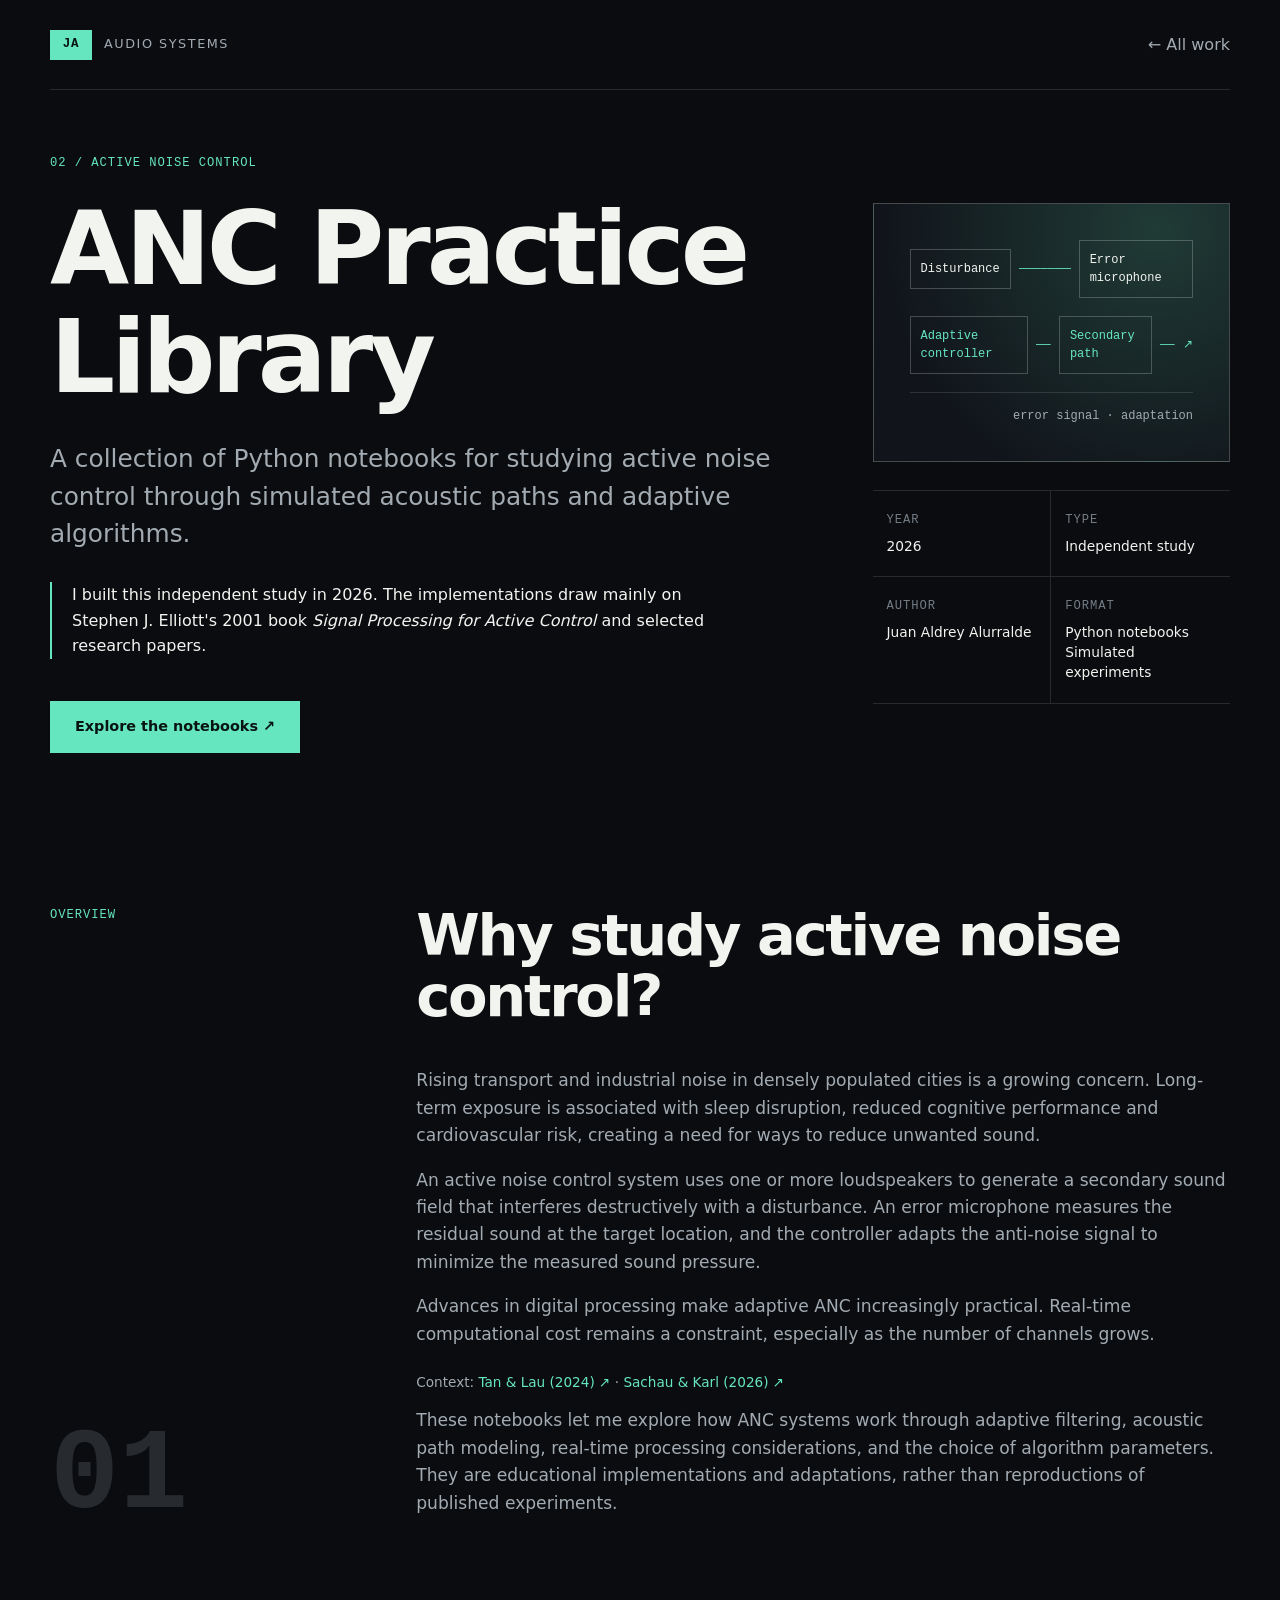
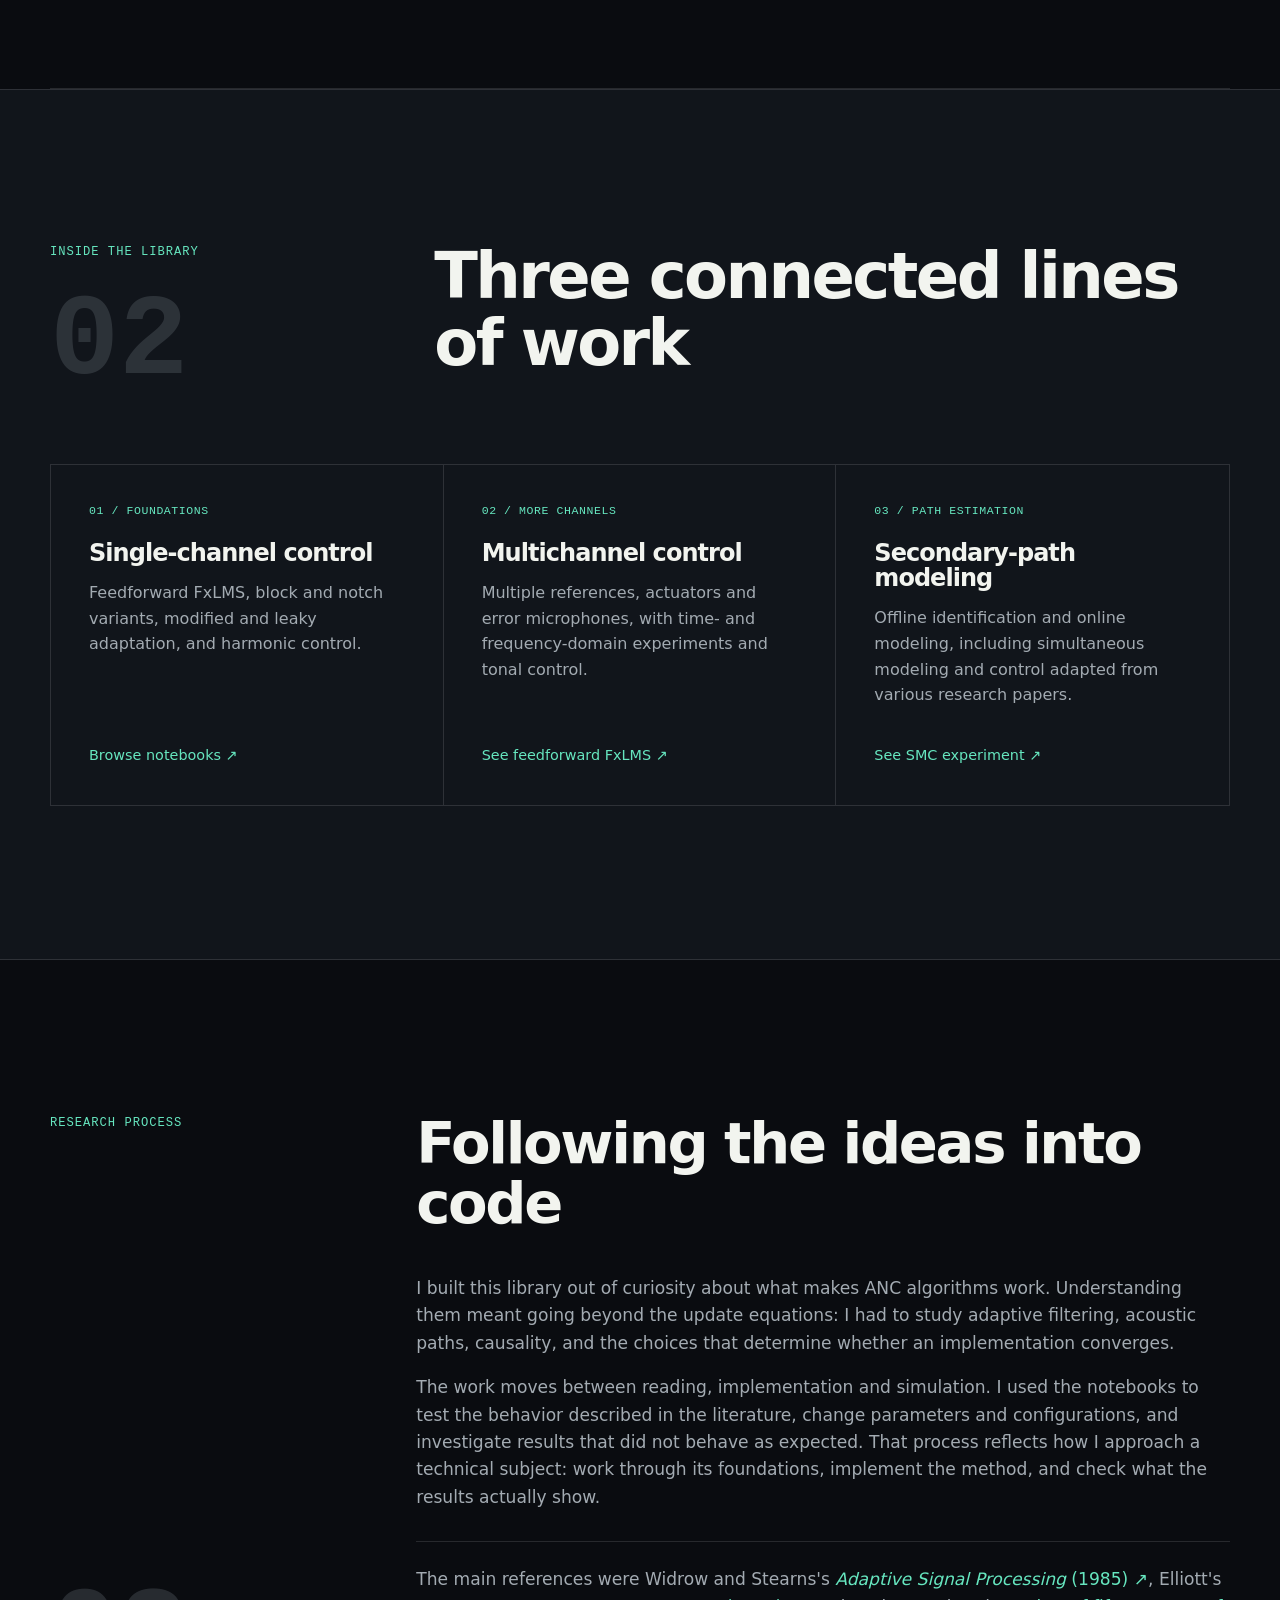
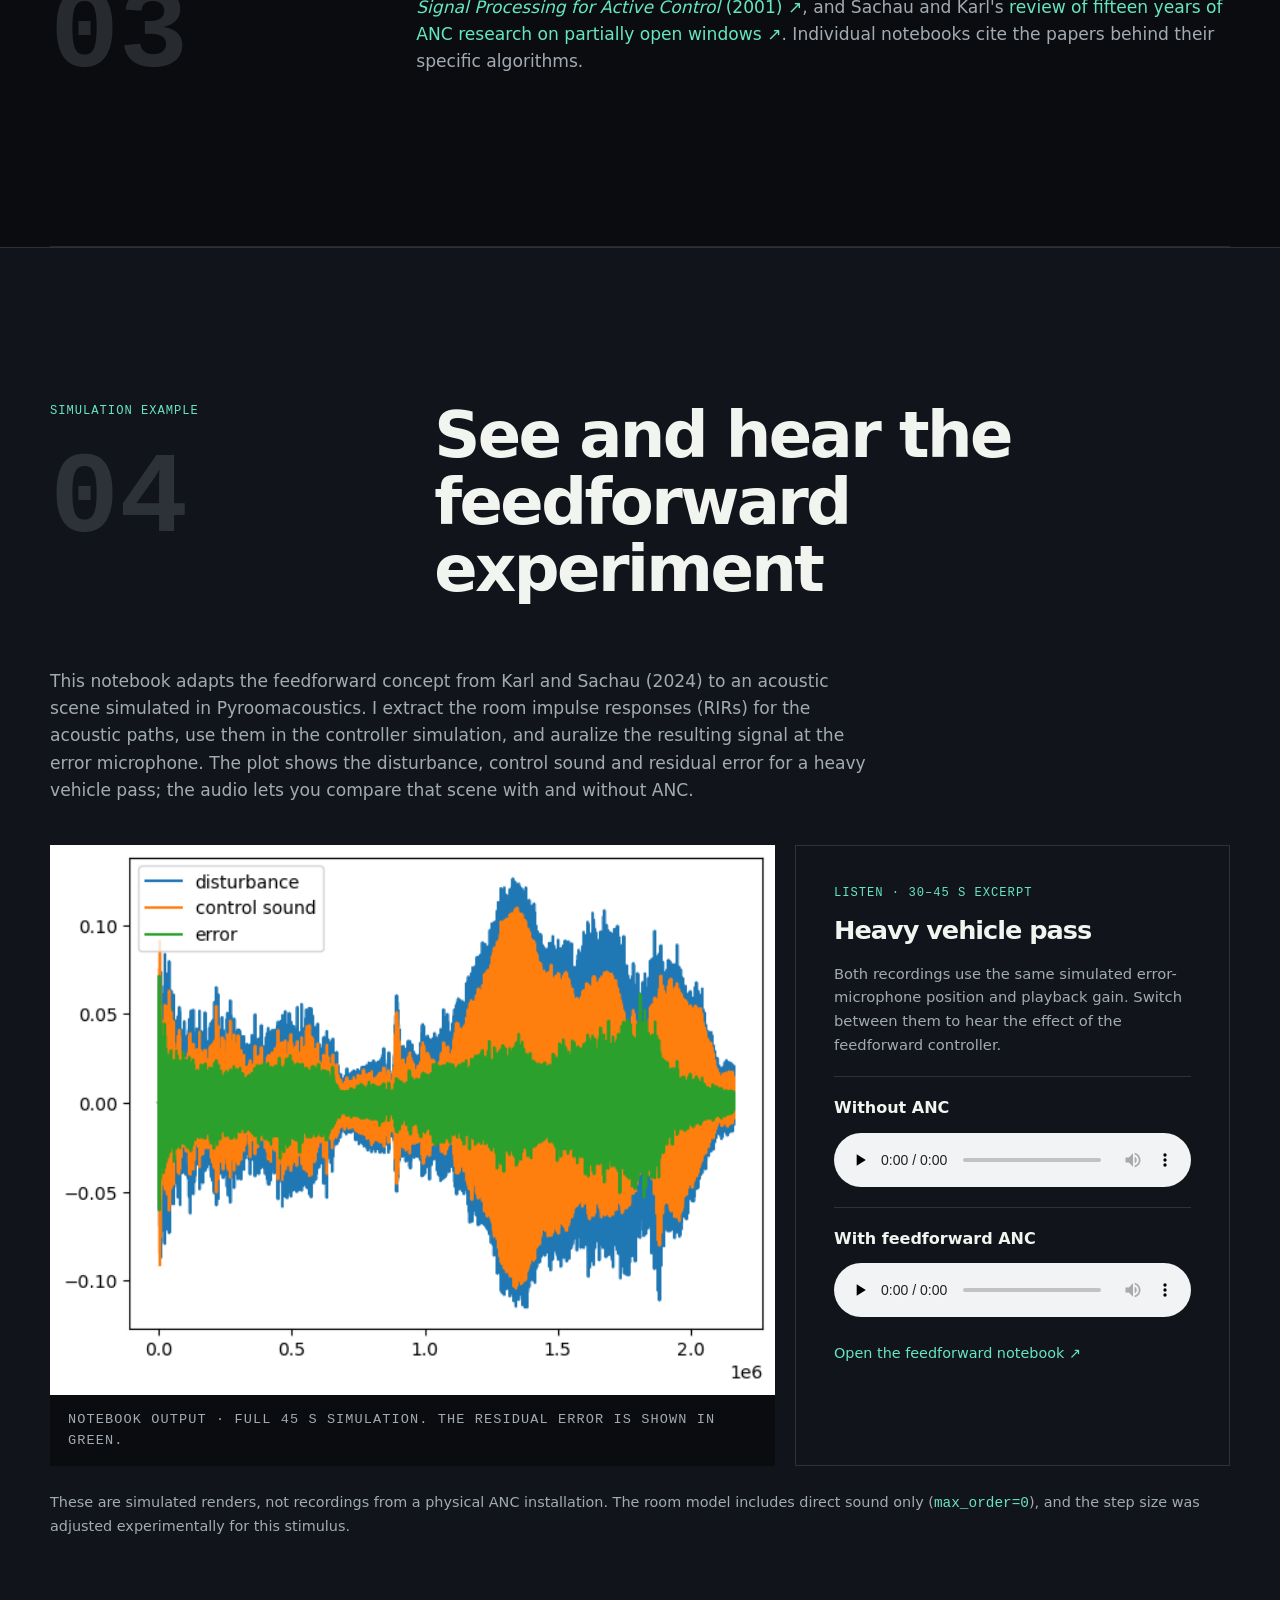
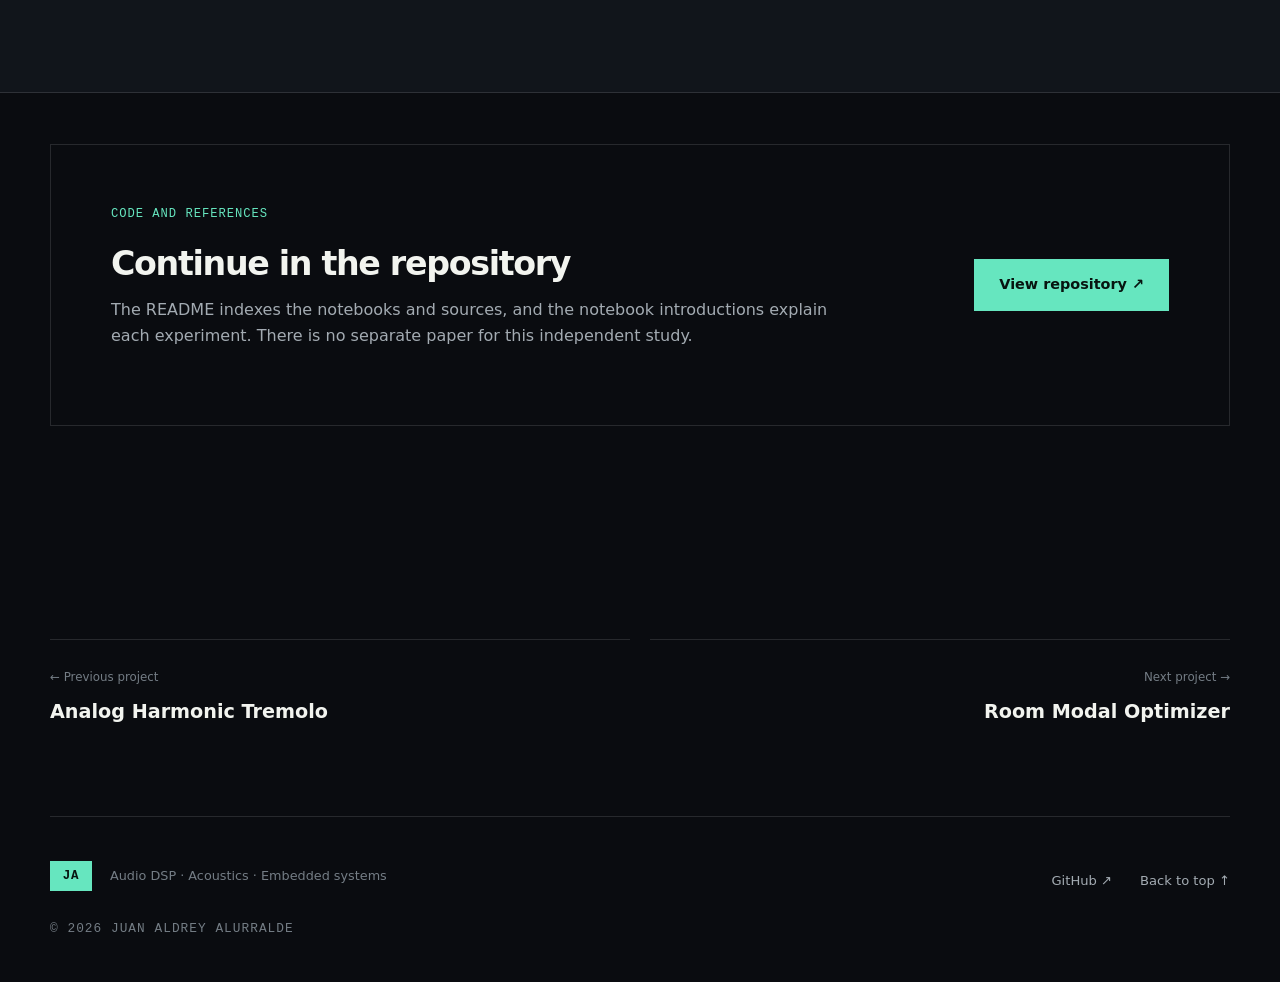
==== projects/anc-practice-library/index.html @ c5799788 "Increase ANC listening level and explain auralization" ====
<!doctype html>
<html lang="en">
  <head>
    <meta charset="utf-8">
    <meta name="viewport" content="width=device-width, initial-scale=1">
    <meta name="description" content="ANC Practice Library — Juan Aldrey Alurralde's 2026 independent study of active noise control algorithms in Python notebooks.">
    <meta name="theme-color" content="#0a0c10">
    <title>ANC Practice Library — Juan Aldrey Alurralde</title>
    <link rel="stylesheet" href="../../styles.css?v=20260929c">
    <script src="../../script.js" defer></script>
  </head>
  <body id="top" class="project-page anc-page">
    <header class="site-header">
      <a class="brand" href="../../" aria-label="Juan Aldrey Alurralde, home"><span class="brand-mark">JA</span><span class="brand-label">audio systems</span></a>
      <a class="back-link" href="../../">← All work</a>
    </header>

    <main>
      <section class="project-hero section-shell">
        <div class="project-hero-copy reveal">
          <p class="eyebrow">02 / Active noise control</p>
          <h1>ANC Practice Library</h1>
          <p class="project-lead">A collection of Python notebooks for studying active noise control through simulated acoustic paths and adaptive algorithms.</p>
          <p class="project-role">I built this independent study in 2026. The implementations draw mainly on Stephen J. Elliott's 2001 book <em>Signal Processing for Active Control</em> and selected research papers.</p>
          <div class="project-actions"><a class="button button-primary" href="https://github.com/JuanAldrey/ANC-practice-library" target="_blank" rel="noreferrer">Explore the notebooks ↗</a></div>
        </div>
        <div class="anc-hero-side reveal">
          <div class="anc-loop" role="img" aria-label="Simplified active noise control loop: disturbance and control sound combine at an error microphone; its error signal guides an adaptive controller.">
            <div class="anc-loop-row"><span>Disturbance</span><span class="anc-loop-line">────────→</span><span>Error microphone</span></div>
            <div class="anc-loop-row"><span>Adaptive controller</span><span class="anc-loop-line">──→</span><span>Secondary path</span><span class="anc-loop-line">──→</span><span>↗</span></div>
            <div class="anc-loop-feedback">error signal · adaptation</div>
          </div>
          <dl class="project-facts">
            <div><dt>Year</dt><dd>2026</dd></div>
            <div><dt>Type</dt><dd>Independent study</dd></div>
            <div><dt>Author</dt><dd>Juan Aldrey Alurralde</dd></div>
            <div><dt>Format</dt><dd>Python notebooks<br>Simulated experiments</dd></div>
          </dl>
        </div>
      </section>

      <section class="case-section section-shell">
        <div class="case-label reveal"><p class="eyebrow">Overview</p><span>01</span></div>
        <div class="case-copy reveal">
          <h2>Why study active noise control?</h2>
          <p>Rising transport and industrial noise in densely populated cities is a growing concern. Long-term exposure is associated with sleep disruption, reduced cognitive performance and cardiovascular risk, creating a need for ways to reduce unwanted sound.</p>
          <p>An active noise control system uses one or more loudspeakers to generate a secondary sound field that interferes destructively with a disturbance. An error microphone measures the residual sound at the target location, and the controller adapts the anti-noise signal to minimize the measured sound pressure.</p>
          <p>Advances in digital processing make adaptive ANC increasingly practical. Real-time computational cost remains a constraint, especially as the number of channels grows.</p>
          <p class="anc-context-sources">Context: <a href="https://doi.org/10.1016/j.apacoust.2024.110120" target="_blank" rel="noreferrer">Tan &amp; Lau (2024) ↗</a> · <a href="https://doi.org/10.1121/2.0002291" target="_blank" rel="noreferrer">Sachau &amp; Karl (2026) ↗</a></p>
          <p>These notebooks let me explore how ANC systems work through adaptive filtering, acoustic path modeling, real-time processing considerations, and the choice of algorithm parameters. They are educational implementations and adaptations, rather than reproductions of published experiments.</p>
        </div>
      </section>

      <section class="anc-tracks section-block">
        <div class="section-shell">
          <div class="section-heading numbered-section-heading reveal"><div class="numbered-heading-label"><p class="eyebrow">Inside the library</p><span aria-hidden="true">02</span></div><h2>Three connected lines of work</h2></div>
          <div class="anc-track-grid reveal">
            <article><span>01 / Foundations</span><h3>Single-channel control</h3><p>Feedforward FxLMS, block and notch variants, modified and leaky adaptation, and harmonic control.</p><a href="https://github.com/JuanAldrey/ANC-practice-library/tree/main/notebooks/Singlechannel" target="_blank" rel="noreferrer">Browse notebooks ↗</a></article>
            <article><span>02 / More channels</span><h3>Multichannel control</h3><p>Multiple references, actuators and error microphones, with time- and frequency-domain experiments and tonal control.</p><a href="https://github.com/JuanAldrey/ANC-practice-library/blob/main/notebooks/Multichannel/FWFxLMS-Karl-Sachau-2024.ipynb" target="_blank" rel="noreferrer">See feedforward FxLMS ↗</a></article>
            <article><span>03 / Path estimation</span><h3>Secondary-path modeling</h3><p>Offline identification and online modeling, including simultaneous modeling and control adapted from various research papers.</p><a href="https://github.com/JuanAldrey/ANC-practice-library/blob/main/notebooks/Multichannel/SMC.ipynb" target="_blank" rel="noreferrer">See SMC experiment ↗</a></article>
          </div>
        </div>
      </section>

      <section class="case-section section-shell anc-examples">
        <div class="case-label reveal"><p class="eyebrow">Research process</p><span>03</span></div>
        <div class="case-copy reveal">
          <h2>Following the ideas into code</h2>
          <p>I built this library out of curiosity about what makes ANC algorithms work. Understanding them meant going beyond the update equations: I had to study adaptive filtering, acoustic paths, causality, and the choices that determine whether an implementation converges.</p>
          <p>The work moves between reading, implementation and simulation. I used the notebooks to test the behavior described in the literature, change parameters and configurations, and investigate results that did not behave as expected. That process reflects how I approach a technical subject: work through its foundations, implement the method, and check what the results actually show.</p>
          <p class="anc-reading">The main references were Widrow and Stearns's <a href="https://isl.stanford.edu/~widrow/publications.html" target="_blank" rel="noreferrer"><em>Adaptive Signal Processing</em> (1985) ↗</a>, Elliott's <a href="https://www.sciencedirect.com/book/monograph/9780122370854/signal-processing-for-active-control" target="_blank" rel="noreferrer"><em>Signal Processing for Active Control</em> (2001) ↗</a>, and Sachau and Karl's <a href="https://doi.org/10.1121/2.0002291" target="_blank" rel="noreferrer">review of fifteen years of ANC research on partially open windows ↗</a>. Individual notebooks cite the papers behind their specific algorithms.</p>
        </div>
      </section>

      <section class="anc-results section-block">
        <div class="section-shell">
          <div class="section-heading numbered-section-heading reveal"><div class="numbered-heading-label"><p class="eyebrow">Simulation example</p><span aria-hidden="true">04</span></div><h2>See and hear the feedforward experiment</h2></div>
          <p class="anc-results-intro reveal">This notebook adapts the feedforward concept from Karl and Sachau (2024) to an acoustic scene simulated in Pyroomacoustics. I extract the room impulse responses (RIRs) for the acoustic paths, use them in the controller simulation, and auralize the resulting signal at the error microphone. The plot shows the disturbance, control sound and residual error for a heavy vehicle pass; the audio lets you compare that scene with and without ANC.</p>
          <div class="anc-demo-grid reveal">
            <figure class="anc-demo-plot"><img src="../../assets/images/anc-feedforward-1.png" alt="Feedforward ANC simulation showing disturbance, control sound and residual error waveforms during a heavy vehicle pass" loading="lazy"><figcaption>Notebook output · full 45 s simulation. The residual error is shown in green.</figcaption></figure>
            <div class="anc-listening-panel">
              <p class="eyebrow">Listen · 30–45 s excerpt</p>
              <h3>Heavy vehicle pass</h3>
              <p>Both recordings use the same simulated error-microphone position and playback gain. Switch between them to hear the effect of the feedforward controller.</p>
              <div class="anc-audio-example"><label for="anc-audio-off">Without ANC</label><audio id="anc-audio-off" controls preload="none" src="../../assets/audio/heavy-vehicle-no-anc.mp3?v=20260929b">Your browser does not support audio playback.</audio></div>
              <div class="anc-audio-example"><label for="anc-audio-on">With feedforward ANC</label><audio id="anc-audio-on" controls preload="none" src="../../assets/audio/heavy-vehicle-feedforward-anc.mp3?v=20260929b">Your browser does not support audio playback.</audio></div>
              <a class="anc-notebook-link" href="https://github.com/JuanAldrey/ANC-practice-library/blob/main/notebooks/Multichannel/FWFxLMS-Karl-Sachau-2024.ipynb" target="_blank" rel="noreferrer">Open the feedforward notebook ↗</a>
            </div>
          </div>
          <p class="anc-results-note reveal">These are simulated renders, not recordings from a physical ANC installation. The room model includes direct sound only (<code>max_order=0</code>), and the step size was adjusted experimentally for this stimulus.</p>
        </div>
      </section>

      <section class="report-section section-block"><div class="section-shell"><div class="report-callout reveal"><div><p class="eyebrow">Code and references</p><h3>Continue in the repository</h3><p>The README indexes the notebooks and sources, and the notebook introductions explain each experiment. There is no separate paper for this independent study.</p></div><a class="button button-primary" href="https://github.com/JuanAldrey/ANC-practice-library" target="_blank" rel="noreferrer">View repository ↗</a></div></div></section>

      <nav class="project-pagination section-shell" aria-label="Project navigation">
        <a href="../harmonic-tremolo/"><span>← Previous project</span><strong>Analog Harmonic Tremolo</strong></a>
        <a href="../room-modal-optimizer/"><span>Next project →</span><strong>Room Modal Optimizer</strong></a>
      </nav>
    </main>
    <footer class="site-footer section-shell"><div><span class="brand-mark">JA</span><p>Audio DSP · Acoustics · Embedded systems</p></div><div class="footer-links"><a href="https://github.com/JuanAldrey" target="_blank" rel="noreferrer">GitHub ↗</a><a href="#top">Back to top ↑</a></div><p class="copyright">© <span data-year></span> Juan Aldrey Alurralde</p></footer>
  </body>
</html>
---- styles.css ----
:root {
  --bg: #0a0c10;
  --bg-elevated: #11151b;
  --surface: #151a21;
  --surface-soft: #1a2028;
  --text: #f2f4ef;
  --muted: #a3abb2;
  --faint: #747d85;
  --line: rgba(255, 255, 255, 0.12);
  --line-strong: rgba(255, 255, 255, 0.22);
  --accent: #66e6bf;
  --accent-dark: #092d27;
  --warm: #ff8b66;
  --shell: min(1180px, calc(100% - 48px));
  --radius: 3px;
}

* { box-sizing: border-box; }
html { scroll-behavior: smooth; }
body {
  margin: 0;
  background: var(--bg);
  color: var(--text);
  font-family: Inter, ui-sans-serif, system-ui, -apple-system, BlinkMacSystemFont, "Segoe UI", sans-serif;
  font-size: 16px;
  line-height: 1.6;
  overflow-x: hidden;
}
body::before {
  content: "";
  position: fixed;
  inset: 0;
  pointer-events: none;
  opacity: 0.28;
  background-image: linear-gradient(rgba(255,255,255,.018) 1px, transparent 1px), linear-gradient(90deg, rgba(255,255,255,.018) 1px, transparent 1px);
  background-size: 32px 32px;
  mask-image: linear-gradient(to bottom, black, transparent 80%);
  z-index: -1;
}

img { display: block; max-width: 100%; }
a { color: inherit; text-decoration: none; }
button, a { -webkit-tap-highlight-color: transparent; }
h1, h2, h3, p { margin-top: 0; }
h1, h2, h3 { letter-spacing: -0.04em; line-height: 1.05; }
h1 { font-size: clamp(3.25rem, 7.8vw, 7.25rem); font-weight: 620; }
h2 { font-size: clamp(2.35rem, 5vw, 4.6rem); font-weight: 590; }
h3 { font-size: clamp(1.6rem, 2.6vw, 2.5rem); font-weight: 580; }

.sr-only { position: absolute; width: 1px; height: 1px; padding: 0; margin: -1px; overflow: hidden; clip: rect(0,0,0,0); white-space: nowrap; border: 0; }
.section-shell { width: var(--shell); margin-inline: auto; }
.section-block { padding-block: clamp(88px, 12vw, 160px); }
.eyebrow, .mono-note, .project-kicker, dt, .copyright, .practice-tools, .flow-title, figcaption {
  font-family: "SFMono-Regular", Consolas, "Liberation Mono", monospace;
  letter-spacing: .08em;
  text-transform: uppercase;
  font-size: .76rem;
}
.eyebrow { color: var(--accent); margin-bottom: 22px; }

.site-header {
  width: var(--shell);
  height: 90px;
  margin-inline: auto;
  display: flex;
  align-items: center;
  justify-content: space-between;
  border-bottom: 1px solid var(--line);
  position: relative;
  z-index: 10;
}
.brand { display: inline-flex; align-items: center; gap: 12px; }
.brand-mark {
  display: inline-grid;
  place-items: center;
  width: 42px;
  height: 30px;
  background: var(--accent);
  color: #071410;
  font: 800 .78rem/1 "SFMono-Regular", Consolas, monospace;
  letter-spacing: .06em;
}
.brand-label { color: var(--muted); font-size: .8rem; letter-spacing: .12em; text-transform: uppercase; }
.site-nav { display: flex; align-items: center; gap: 34px; font-size: .86rem; }
.site-nav a, .back-link { color: var(--muted); transition: color .2s ease; }
.site-nav a:hover, .back-link:hover { color: var(--text); }
.nav-toggle { display: none; background: none; border: 0; padding: 8px; }
.nav-toggle span:not(.sr-only) { display: block; width: 24px; height: 1px; margin: 6px 0; background: var(--text); }

.hero {
  min-height: calc(100vh - 90px);
  padding-top: clamp(42px, 5vw, 72px);
  padding-bottom: clamp(40px, 5vw, 70px);
  display: grid;
  grid-template-columns: minmax(0, 1.35fr) minmax(340px, .65fr);
  align-items: center;
  gap: clamp(50px, 8vw, 120px);
}
.hero { position: relative; isolation: isolate; }
.hero > .scope-display { position: absolute; inset: 8% -8% 0; z-index: -1; display: flex; align-items: center; margin: 0; border: 0; background: none; opacity: .34; pointer-events: none; -webkit-mask-image: linear-gradient(90deg, transparent, #000 18%, #000 82%, transparent); mask-image: linear-gradient(90deg, transparent, #000 18%, #000 82%, transparent); }
.hero > .scope-display svg { width: 100%; height: auto; }
.hero h1 { max-width: 900px; margin-bottom: 34px; font-size: clamp(3.1rem, 6.3vw, 5.8rem); }
.hero-intro { max-width: 700px; color: var(--muted); font-size: clamp(1.08rem, 1.6vw, 1.3rem); line-height: 1.65; }
.status-dot { display: inline-block; width: 7px; height: 7px; margin-right: 9px; background: var(--accent); border-radius: 50%; box-shadow: 0 0 14px var(--accent); }
.hero-actions, .project-actions { display: flex; align-items: center; gap: 28px; margin-top: 42px; }
.button { display: inline-flex; align-items: center; justify-content: center; min-height: 52px; padding: 0 24px; border: 1px solid var(--line-strong); font-weight: 650; font-size: .9rem; transition: transform .2s ease, background .2s ease, border-color .2s ease; }
.button:hover { transform: translateY(-2px); }
.button-primary { background: var(--accent); color: #071410; border-color: var(--accent); }
.button-primary:hover { background: #80edcc; }
.text-link { color: var(--muted); font-size: .92rem; }
.text-link span { color: var(--accent); margin-left: 5px; }

.signal-card { background: rgba(17,21,27,.86); border: 1px solid var(--line); padding: 20px; backdrop-filter: blur(16px); }
.signal-card-top { display: flex; justify-content: space-between; color: var(--faint); font: .68rem/1 "SFMono-Regular", Consolas, monospace; letter-spacing: .1em; }
.live-label { color: var(--accent); }
.grid-line { fill: none; stroke: rgba(102,230,191,.1); stroke-width: 1; }
.signal-line { fill: none; stroke: url(#signalFade); stroke-width: 2.2; vector-effect: non-scaling-stroke; filter: drop-shadow(0 0 6px rgba(102,230,191,.6)); }
.profile-photo { margin: 20px 0 0; overflow: hidden; border: 1px solid var(--line); }
.profile-photo img { display: block; width: 100%; aspect-ratio: 4 / 5; object-fit: cover; object-position: center 45%; }
.profile-grid { margin: 0; display: grid; grid-template-columns: 1fr 1fr; border-top: 1px solid var(--line); }
.profile-grid div { padding: 18px 10px 4px; border-bottom: 1px solid var(--line); }
.profile-grid div:nth-child(odd) { border-right: 1px solid var(--line); }
dt { color: var(--faint); margin-bottom: 6px; }
dd { margin: 0; font-size: .86rem; color: var(--text); }

.section-heading { display: grid; grid-template-columns: .42fr 1fr; column-gap: 50px; align-items: start; margin-bottom: 64px; }
.section-heading .eyebrow { grid-row: 1 / 3; }
.section-heading h2 { margin-bottom: 20px; max-width: 800px; }
.section-heading > p:last-child { color: var(--muted); max-width: 640px; font-size: 1.05rem; }
#work { padding-top: clamp(56px, 5vw, 76px); }

.project-card { display: grid; grid-template-columns: 1.15fr .85fr; min-height: 560px; background: var(--bg-elevated); border: 1px solid var(--line); overflow: hidden; transition: border-color .25s ease, transform .25s ease; }
.project-carousel-track { display: flex; gap: 24px; overflow: hidden; scroll-behavior: smooth; }
.project-carousel-track::-webkit-scrollbar { display: none; }
.project-carousel-track .project-card { flex: 0 0 100%; scroll-snap-align: start; }
.project-carousel-controls { display: flex; align-items: center; justify-content: space-between; margin-top: 22px; }
.project-carousel-count { color: var(--muted); font: .78rem/1 "SFMono-Regular", Consolas, monospace; letter-spacing: .1em; }
.project-carousel-count [data-carousel-current] { color: var(--accent); }
.project-carousel-buttons { display: flex; gap: 10px; }
.project-carousel-arrow { width: 52px; height: 52px; border: 1px solid var(--line-strong); color: var(--text); background: var(--bg-elevated); font-size: 1.4rem; cursor: pointer; transition: color .2s ease, border-color .2s ease; }
.project-carousel-arrow:hover:not(:disabled) { color: var(--accent); border-color: var(--accent); }
.project-carousel-arrow:disabled { opacity: .35; cursor: default; }
.project-carousel-arrow:focus-visible { outline: 2px solid var(--accent); outline-offset: 3px; }
.project-card:hover { border-color: rgba(102,230,191,.55); transform: translateY(-4px); }
.project-visual-anc { background: radial-gradient(circle at 78% 22%, #25433e, #132023 65%, #10181b); }
.project-visual-anc .project-index { color: var(--accent); }
.anc-card-diagram { width: 100%; display: flex; flex-wrap: wrap; align-items: center; justify-content: center; gap: 12px; color: var(--accent); font: .72rem/1.4 "SFMono-Regular", Consolas, monospace; letter-spacing: .07em; text-align: center; }
.anc-card-source { width: 100%; color: var(--muted); }
.anc-card-wave { width: 100%; font-size: 2rem; letter-spacing: .45em; }
.anc-card-node, .anc-card-target { border: 1px solid rgba(102,230,191,.5); padding: 17px 12px; min-height: 66px; display: grid; place-items: center; }
.anc-card-target b { font-size: 1rem; }
.anc-card-arrow { font-size: 1.4rem; }
.project-visual { position: relative; display: grid; place-items: center; min-height: 440px; padding: clamp(24px, 5vw, 70px); background: #f2f2ed; overflow: hidden; }
.project-visual::after { content: ""; position: absolute; inset: 0; background: linear-gradient(135deg, transparent 60%, rgba(10,12,16,.08)); }
.project-visual img { width: 100%; max-height: 420px; object-fit: contain; filter: contrast(1.04); }
.project-visual-interface { padding: clamp(16px, 2vw, 28px); background: #303030; }
.project-visual-interface .project-index { color: #fff; opacity: .25; }
.project-index { position: absolute; left: 22px; bottom: 14px; color: #0a0c10; font: 700 clamp(3rem, 7vw, 6rem)/1 "SFMono-Regular", Consolas, monospace; opacity: .14; }
.project-summary { padding: clamp(36px, 6vw, 80px); display: flex; flex-direction: column; justify-content: center; }
.project-kicker { display: flex; justify-content: space-between; color: var(--accent); margin-bottom: 28px; }
.project-card-note { align-self: flex-start; margin: -10px 0 22px; padding-left: 12px; border-left: 2px solid var(--accent); color: var(--accent); font: .69rem/1.5 "SFMono-Regular", Consolas, monospace; letter-spacing: .055em; text-transform: uppercase; }
.project-summary h3 { margin-bottom: 24px; }
.project-summary > p { color: var(--muted); font-size: 1.05rem; }
.tag-list { display: flex; flex-wrap: wrap; gap: 8px; list-style: none; padding: 0; margin: 26px 0 44px; }
.tag-list li { border: 1px solid var(--line); padding: 7px 10px; color: var(--muted); font-size: .73rem; }
.card-link { margin-top: auto; padding-top: 20px; border-top: 1px solid var(--line); font-weight: 650; }
.card-link span { float: right; color: var(--accent); }

.practice-section, .engineering-material { background: var(--bg-elevated); border-block: 1px solid var(--line); }
.practice-grid { display: grid; grid-template-columns: repeat(3, 1fr); border: 1px solid var(--line); }
.practice-card { position: relative; padding: clamp(32px, 4vw, 56px); min-height: 390px; border-right: 1px solid var(--line); }
.practice-card:last-child { border-right: 0; }
.practice-icon { display: block; width: 58px; height: 58px; margin-bottom: 32px; color: var(--accent); }
.practice-card h3 { margin: 8px 0 22px; font-size: 2rem; }
.practice-card > p:not(.practice-tools) { color: var(--muted); }
.practice-tools { position: absolute; left: clamp(32px, 4vw, 56px); bottom: 36px; color: var(--faint); margin: 0; }

.about { display: grid; grid-template-columns: minmax(260px, 400px) minmax(0, 1fr); align-items: center; gap: clamp(48px, 7vw, 100px); }
.about-copy h2 { margin-bottom: 36px; }
.about-copy p:not(.eyebrow) { max-width: 65ch; color: var(--muted); font-size: clamp(1.05rem, 1.5vw, 1.2rem); line-height: 1.7; }
.about-copy p:not(.eyebrow) + p { margin-top: 26px; }
.about-photo { margin: 0; background: var(--bg-elevated); border: 1px solid var(--line); }
.about-photo img { width: 100%; aspect-ratio: 4 / 5; object-fit: cover; object-position: center 45%; }

.site-footer { padding-block: 44px; border-top: 1px solid var(--line); display: grid; grid-template-columns: 1fr auto; gap: 28px; align-items: end; }
.site-footer > div:first-child { display: flex; align-items: center; gap: 18px; }
.site-footer p { margin: 0; color: var(--faint); font-size: .8rem; }
.footer-links { display: flex; gap: 28px; color: var(--muted); font-size: .82rem; }
.copyright { grid-column: 1 / -1; }

/* Project page */
.project-hero { padding-block: clamp(42px, 5vw, 72px) clamp(70px, 10vw, 120px); display: grid; grid-template-columns: 1.35fr .65fr; gap: 80px; align-items: end; }
.project-hero-side { align-self: stretch; display: flex; flex-direction: column; justify-content: space-between; gap: 52px; }
.tremolo-hero-image { margin: 0; overflow: hidden; }
.tremolo-hero-image img { display: block; width: 100%; height: auto; }
.tremolo-page .project-hero { align-items: start; }
.tremolo-page .project-hero-side { align-self: start; }
.tremolo-motif { margin: 0; padding: 22px 12px 12px; border: 1px solid var(--line); background: rgba(17,21,27,.4); }
.tremolo-motif figcaption, .motif-legend { color: var(--faint); font: .68rem/1.4 "SFMono-Regular", Consolas, monospace; letter-spacing: .1em; text-transform: uppercase; }
.tremolo-motif svg { display: block; width: 100%; height: auto; margin: 16px 0 2px; }
.motif-guide { fill: none; stroke: rgba(255,255,255,.08); stroke-width: 1; }
.motif-low, .motif-high { fill: none; stroke-width: 2; vector-effect: non-scaling-stroke; }
.motif-low { stroke: var(--accent); }
.motif-high { stroke: var(--warm); }
.motif-legend { display: flex; justify-content: space-between; }
.motif-legend span:first-child { color: var(--accent); }
.motif-legend span:last-child { color: var(--warm); }
.project-hero h1 { font-size: clamp(4rem, 9vw, 8.2rem); margin-bottom: 30px; }
.project-lead { color: var(--muted); font-size: clamp(1.2rem, 2vw, 1.55rem); max-width: 820px; line-height: 1.5; }
.project-facts { margin: 0; display: grid; grid-template-columns: 1fr 1fr; border-top: 1px solid var(--line); }
.project-facts div { padding: 20px 14px; border-bottom: 1px solid var(--line); }
.project-facts div:nth-child(odd) { border-right: 1px solid var(--line); }
.project-facts dd { line-height: 1.45; }
.wide-visual { width: min(1480px, calc(100% - 24px)); margin: 0 auto; padding: clamp(20px, 4vw, 60px); background: #efefe9; }
.wide-visual-grid { display: grid; grid-template-columns: 1fr 1fr; gap: clamp(30px, 5vw, 80px); }
.wide-visual figure, .material-grid figure { margin: 0; }
.wide-visual img { width: 100%; height: clamp(300px, 36vw, 540px); object-fit: contain; }
.wide-visual figcaption { color: #333a3d; border-top: 1px solid rgba(0,0,0,.16); padding-top: 12px; }
.case-section { padding-block: clamp(90px, 12vw, 160px); display: grid; grid-template-columns: .34fr 1fr; gap: clamp(40px, 7vw, 100px); border-bottom: 1px solid var(--line); }
.case-label { display: flex; flex-direction: column; justify-content: space-between; }
.case-label > span { color: var(--faint); font: 700 clamp(4rem, 9vw, 8rem)/1 "SFMono-Regular", Consolas, monospace; opacity: .28; }
.case-copy { max-width: 840px; }
.case-copy h2 { font-size: clamp(2.4rem, 4.5vw, 4.3rem); margin-bottom: 40px; }
.case-copy > p, .numbered-list { color: var(--muted); font-size: 1.07rem; }
.numbered-list { list-style: none; counter-reset: sections; margin: 32px 0 0; padding: 0; }
.numbered-list li { counter-increment: sections; position: relative; padding: 22px 0 22px 58px; border-top: 1px solid var(--line); }
.numbered-list li::before { content: "0" counter(sections); position: absolute; left: 0; color: var(--accent); font-family: "SFMono-Regular", Consolas, monospace; }
.signal-flow-section { background: var(--bg-elevated); border-bottom: 1px solid var(--line); }
.flow-grid { border: 1px solid var(--line); }
.flow-lane { display: grid; grid-template-columns: .32fr 1fr .58fr; align-items: center; gap: 30px; padding: 36px; border-bottom: 1px solid var(--line); }
.flow-lane:last-child { border-bottom: 0; }
.flow-title { color: var(--text); }
.flow-title span { color: var(--accent); display: block; margin-bottom: 7px; }
.flow-steps { display: flex; align-items: center; flex-wrap: wrap; gap: 10px; }
.flow-steps span { border: 1px solid var(--line-strong); padding: 9px 12px; font-size: .78rem; }
.flow-steps i { color: var(--accent); font-style: normal; }
.flow-lane p { color: var(--muted); margin: 0; font-size: .9rem; }
.spec-grid { display: grid; grid-template-columns: repeat(3, 1fr); border: 1px solid var(--line); }
.spec-grid article { min-height: 170px; padding: 30px; border-right: 1px solid var(--line); border-bottom: 1px solid var(--line); display: flex; flex-direction: column; justify-content: space-between; }
.spec-grid article:nth-child(3n) { border-right: 0; }
.spec-grid article:nth-last-child(-n+3) { border-bottom: 0; }
.spec-grid strong { color: var(--accent); font: 600 clamp(1.7rem, 3vw, 2.6rem)/1 "SFMono-Regular", Consolas, monospace; letter-spacing: -.06em; }
.spec-grid span { color: var(--muted); font-size: .83rem; }
.collaboration-section { border-bottom: 0; }
.presentation-gallery { display: grid; grid-template-columns: repeat(4, minmax(0, 1fr)); gap: 16px; }
.presentation-photo { display: flex; flex-direction: column; margin: 0; min-width: 0; background: var(--bg-elevated); border: 1px solid var(--line); }
.presentation-photo img { width: 100%; height: 260px; object-fit: contain; }
.presentation-photo figcaption { margin-top: auto; color: var(--muted); padding: 16px; border-top: 1px solid var(--line); font-size: .76rem; }
.report-section { padding-top: clamp(32px, 4vw, 56px); }
.material-grid { display: grid; grid-template-columns: 1fr 1fr; gap: 20px; }
.material-grid figure { background: #efefe9; padding: clamp(22px, 4vw, 50px); }
.material-grid img { width: 100%; height: clamp(280px, 34vw, 500px); object-fit: contain; }
.material-grid figcaption { color: #333a3d; padding-top: 22px; border-top: 1px solid rgba(0,0,0,.15); }
.material-grid figcaption span { color: #0d755f; margin-right: 14px; }
.report-callout { padding: clamp(30px, 5vw, 60px); border: 1px solid var(--line); display: flex; justify-content: space-between; align-items: center; gap: 60px; }
.report-callout h3 { max-width: 650px; margin-bottom: 16px; }
.report-callout p:not(.eyebrow) { color: var(--muted); max-width: 730px; }
.report-callout .button { flex: 0 0 auto; }
.project-pagination { padding-block: 60px; display: grid; grid-template-columns: 1fr; gap: 20px; }
.project-pagination > * { padding: 28px 0; border-top: 1px solid var(--line); }
.project-pagination a { transition: border-color .2s ease; }
.project-pagination a:hover { border-color: var(--accent); }
.project-pagination span { display: block; color: var(--faint); font-size: .74rem; margin-bottom: 10px; }
.project-pagination strong { font-size: 1.2rem; }

.reveal { opacity: 0; transform: translateY(18px); transition: opacity .7s ease, transform .7s ease; }
.reveal.is-visible { opacity: 1; transform: none; }
@media (prefers-reduced-motion: reduce) {
  html { scroll-behavior: auto; }
  .reveal { opacity: 1; transform: none; transition: none; }
  .project-card, .button { transition: none; }
}

@media (max-width: 980px) {
  :root { --shell: min(100% - 36px, 760px); }
  .hero, .project-hero { grid-template-columns: 1fr; min-height: auto; }
  .hero { padding-block: 48px; }
  .hero > .scope-display { inset: 0; opacity: .18; }
  .signal-card { max-width: 620px; }
  .section-heading, .case-section { grid-template-columns: 1fr; }
  .about { grid-template-columns: minmax(220px, .75fr) minmax(0, 1.25fr); gap: 36px; }
  .section-heading .eyebrow { grid-row: auto; }
  .project-card { grid-template-columns: 1fr; }
  .practice-grid { grid-template-columns: 1fr; }
  .practice-card { min-height: 0; border-right: 0; border-bottom: 1px solid var(--line); display: flex; flex-direction: column; }
  .practice-tools { position: static; margin-top: auto; padding-top: 32px; }
  .practice-card:last-child { border-bottom: 0; }
  .case-label { flex-direction: row; }
  .case-label > span { font-size: 4rem; }
  .flow-lane { grid-template-columns: 1fr; }
  .presentation-gallery { grid-template-columns: repeat(2, minmax(0, 1fr)); }
  .report-callout { align-items: flex-start; flex-direction: column; }
}

@media (max-width: 680px) {
  :root { --shell: calc(100% - 28px); }
  .site-header { height: 74px; }
  .brand-label { display: none; }
  .nav-toggle { display: block; }
  .site-nav { position: absolute; left: 0; right: 0; top: 74px; display: none; flex-direction: column; align-items: flex-start; gap: 0; padding: 16px; background: var(--bg-elevated); border: 1px solid var(--line); }
  .site-nav.is-open { display: flex; }
  .site-nav a { width: 100%; padding: 14px 4px; border-bottom: 1px solid var(--line); }
  h1 { font-size: clamp(3rem, 16vw, 5rem); }
  .hero { overflow: clip; }
  .hero > .scope-display { inset: 0; align-items: flex-start; padding-top: clamp(110px, 35vw, 190px); opacity: .15; -webkit-mask-image: linear-gradient(to bottom, transparent, #000 20%, #000 45%, transparent 67%); mask-image: linear-gradient(to bottom, transparent, #000 20%, #000 45%, transparent 67%); }
  .hero > .scope-display svg { width: 100%; }
  .hero-copy, .signal-card, .project-carousel, .project-carousel-track, .project-card, .project-summary { min-width: 0; }
  .project-carousel-track { max-width: 100%; }
  .practice-card { padding-block: 34px; }
  .practice-icon { margin-bottom: 20px; }
  .hero-actions, .project-actions { align-items: flex-start; flex-direction: column; }
  #work .project-card { min-height: 0; }
  #work .project-visual { min-height: 0; aspect-ratio: 16 / 10; padding: 20px; }
  #work .project-visual img { max-height: 210px; }
  #work .project-summary { padding: 28px; }
  #work .project-kicker { margin-bottom: 20px; }
  #work .project-card-note { margin: 0 0 18px; font-size: .64rem; }
  #work .project-summary h3 { margin-bottom: 16px; }
  #work .tag-list { margin: 18px 0 26px; }
  .project-visual { min-height: 320px; }
  .profile-grid { grid-template-columns: 1fr; }
  .profile-grid div:nth-child(odd) { border-right: 0; }
  .project-kicker { flex-direction: column; gap: 6px; }
  .wide-visual-grid, .material-grid, .presentation-gallery, .spec-grid, .project-pagination { grid-template-columns: 1fr; }
  .about { grid-template-columns: 1fr; gap: 36px; }
  .about-photo { max-width: 340px; }
  .wide-visual { width: 100%; }
  .spec-grid article, .spec-grid article:nth-child(3n) { border-right: 0; border-bottom: 1px solid var(--line); }
  .spec-grid article:last-child { border-bottom: 0; }
  .flow-lane { padding: 26px 20px; }
  .flow-steps { gap: 7px; }
  .site-footer { grid-template-columns: 1fr; align-items: start; }
  .footer-links { flex-direction: column; gap: 10px; }
  .copyright { grid-column: 1; }
}

/* Room Modal Optimizer */
.modal-page .project-hero { align-items: stretch; padding-bottom: clamp(36px, 5vw, 64px); }
.modal-page .project-hero + .case-section { padding-top: clamp(54px, 7vw, 90px); }
.modal-page .project-hero h1 { font-size: clamp(4rem, 8.2vw, 7.3rem); }
.project-role { color: var(--text); max-width: 700px; border-left: 2px solid var(--accent); padding-left: 20px; margin-top: 30px; }
.modal-hero-side { align-self: stretch; display: flex; flex-direction: column; justify-content: flex-end; }
.modal-hero-image { margin: 0 0 32px; }
.modal-hero-image img { width: 100%; height: auto; max-height: 340px; object-fit: contain; }
.modal-section-heading .modal-heading-label { display: flex; flex-direction: column; justify-content: space-between; grid-row: 1 / 3; min-height: 120px; }
.numbered-section-heading .numbered-heading-label { display: flex; flex-direction: column; justify-content: space-between; grid-row: 1 / 3; min-height: 120px; }
.numbered-heading-label > span { color: var(--faint); font: 700 clamp(4rem, 9vw, 8rem)/1 "SFMono-Regular", Consolas, monospace; opacity: .28; }
.numbered-section-heading .eyebrow { grid-row: auto; }
.numbered-section-heading h2 { grid-column: 2; }
.modal-heading-label > span { color: var(--faint); font: 700 clamp(4rem, 9vw, 8rem)/1 "SFMono-Regular", Consolas, monospace; opacity: .28; }
.modal-section-heading .eyebrow { grid-row: auto; }
.modal-section-heading h2 { grid-column: 2; }
.modal-flow { list-style: none; padding: 0; margin: 0; display: grid; grid-template-columns: repeat(5, minmax(0, 1fr)); border: 1px solid var(--line); }
.modal-flow li { min-width: 0; padding: 25px 18px; border-right: 1px solid var(--line); }
.modal-flow li:last-child { border-right: 0; }
.modal-flow li > span, .modal-checks article > span { color: var(--accent); font: .72rem/1.4 "SFMono-Regular", Consolas, monospace; letter-spacing: .05em; }
.modal-flow strong { display: block; margin: 20px 0 12px; font-size: 1.1rem; line-height: 1.25; }
.modal-flow p, .flow-note { color: var(--muted); font-size: .87rem; line-height: 1.55; }
.flow-note { margin: 22px 0 0; }
.modal-checks { border-top: 1px solid var(--line); }
.modal-checks article { padding: 26px 0; border-bottom: 1px solid var(--line); }
.modal-checks h3 { margin: 12px 0; font-size: 1.35rem; }
.modal-checks p { color: var(--muted); margin: 0; }
.modal-results { padding-block: clamp(90px, 12vw, 160px); background: var(--bg-elevated); border-block: 1px solid var(--line); }
.modal-results-intro { color: var(--muted); width: 100%; max-width: none; margin-bottom: 54px; font-size: 1.1rem; }
.modal-result-grid { display: grid; grid-template-columns: 1fr 1fr; gap: clamp(30px, 5vw, 70px); align-items: start; }
.modal-table { width: 100%; border-collapse: collapse; font-size: .9rem; }
.modal-table caption { text-align: left; font-size: 1.25rem; font-weight: 700; margin-bottom: 22px; }
.modal-table th, .modal-table td { text-align: left; border-bottom: 1px solid var(--line); padding: 16px 10px; }
.modal-table th:first-child, .modal-table td:first-child { padding-left: 0; }
.modal-table thead { color: var(--faint); font-size: .74rem; }
.modal-table tbody th { font-weight: 500; }
.modal-table .modal-best { color: var(--accent); }
.modal-table-wrap > p { color: var(--muted); line-height: 1.7; margin-top: 34px; }
.modal-result-figure, .modal-convergence { margin: 0; }
.modal-result-figure img, .modal-convergence img { width: 100%; display: block; background: #fff; }
.modal-result-figure figcaption, .modal-convergence figcaption { color: var(--muted); font-size: .85rem; padding-top: 14px; }
.modal-convergence-panel { display: grid; grid-template-columns: 1fr 1fr; gap: clamp(30px, 5vw, 70px); align-items: center; margin-top: 70px; padding-top: 48px; border-top: 1px solid var(--line); }
.modal-convergence-copy h3 { font-size: clamp(1.7rem, 2.8vw, 2.6rem); margin-bottom: 22px; }
.modal-convergence-copy p:last-child { color: var(--muted); max-width: 52ch; }
.modal-convergence img { max-height: 350px; object-fit: contain; }
.project-pagination:has(a + a) { grid-template-columns: 1fr 1fr; }
.project-pagination:has(a + a) a:last-child { text-align: right; }

/* ANC Practice Library */
.anc-page .project-hero { align-items: center; padding-bottom: clamp(36px, 5vw, 64px); }
.anc-page .project-hero h1 { font-size: clamp(3.6rem, 8vw, 7.3rem); }
.anc-page .project-hero + .case-section { padding-top: clamp(54px, 7vw, 90px); }
.anc-hero-side { display: grid; gap: 28px; }
.anc-loop { padding: clamp(22px, 3vw, 36px); border: 1px solid var(--line-strong); background: radial-gradient(circle at 80% 10%, #203b36, var(--bg-elevated) 75%); font: .75rem/1.5 "SFMono-Regular", Consolas, monospace; }
.anc-loop-row { display: flex; align-items: center; justify-content: space-between; gap: 8px; margin-bottom: 18px; }
.anc-loop-row span:first-child, .anc-loop-row span:nth-child(3):not(.anc-loop-line) { border: 1px solid var(--line-strong); padding: 10px; }
.anc-loop-row:first-child { color: var(--text); }
.anc-loop-row:nth-child(2) { color: var(--accent); }
.anc-loop-line { color: var(--accent); white-space: nowrap; overflow: hidden; }
.anc-loop-feedback { border-top: 1px solid var(--line); padding-top: 14px; color: var(--muted); text-align: right; }
.anc-tracks, .anc-results { background: var(--bg-elevated); border-block: 1px solid var(--line); }
.anc-track-grid { display: grid; grid-template-columns: repeat(3, minmax(0, 1fr)); border: 1px solid var(--line); }
.anc-track-grid article { padding: clamp(24px, 3vw, 38px); border-right: 1px solid var(--line); display: flex; flex-direction: column; }
.anc-track-grid article:last-child { border-right: 0; }
.anc-track-grid article > span { color: var(--accent); font: .72rem/1.4 "SFMono-Regular", Consolas, monospace; letter-spacing: .05em; text-transform: uppercase; }
.anc-track-grid h3 { font-size: 1.5rem; margin: 22px 0 14px; }
.anc-track-grid p { color: var(--muted); }
.anc-track-grid a { color: var(--accent); font-size: .9rem; margin-top: auto; padding-top: 20px; }
.anc-reading { border-top: 1px solid var(--line); padding-top: 24px; margin-top: 30px; }
.anc-reading a { color: var(--accent); }
.anc-results-intro { max-width: 830px; margin: -20px 0 40px; color: var(--muted); font-size: 1.07rem; }
.anc-demo-grid { display: grid; grid-template-columns: minmax(0, 1.25fr) minmax(300px, .75fr); gap: 20px; align-items: stretch; }
.anc-demo-plot { margin: 0; min-width: 0; background: #fff; display: flex; flex-direction: column; }
.anc-demo-plot img { display: block; width: 100%; flex: 1; object-fit: contain; }
.anc-demo-plot figcaption { padding: 14px 18px; background: var(--bg); color: var(--muted); font-size: .85rem; }
.anc-listening-panel { border: 1px solid var(--line); padding: clamp(24px, 3vw, 38px); }
.anc-listening-panel .eyebrow { margin-bottom: 14px; }
.anc-listening-panel h3 { margin: 0 0 18px; font-size: 1.6rem; }
.anc-listening-panel > p:not(.eyebrow) { color: var(--muted); font-size: .92rem; }
.anc-audio-example { border-top: 1px solid var(--line); padding-top: 18px; margin-top: 20px; }
.anc-audio-example label { display: block; margin-bottom: 12px; font-weight: 650; }
.anc-audio-example audio { display: block; width: 100%; }
.anc-notebook-link { display: inline-block; color: var(--accent); margin-top: 25px; font-size: .9rem; }
.anc-results-note { color: var(--muted); margin: 25px 0 0; font-size: .9rem; }
.anc-results-note code { color: var(--accent); }
.anc-context-sources { margin-top: 24px; font-size: .85rem !important; }
.anc-context-sources a { color: var(--accent); }
@media (max-width: 980px) {
  .anc-track-grid { grid-template-columns: 1fr; }
  .anc-track-grid article { border-right: 0; border-bottom: 1px solid var(--line); }
  .anc-track-grid article:last-child { border-bottom: 0; }
  .anc-demo-grid { grid-template-columns: 1fr; }
}
@media (max-width: 680px) {
  .anc-card-diagram { font-size: .56rem; gap: 5px; }
  .anc-card-node, .anc-card-target { padding: 8px 5px; min-height: 50px; }
  .anc-loop { font-size: .62rem; }
  .anc-loop-row { gap: 4px; }
}
@media (max-width: 980px) {
  .modal-flow { grid-template-columns: repeat(2, minmax(0, 1fr)); }
  .modal-flow li { border-bottom: 1px solid var(--line); }
  .modal-result-grid, .modal-convergence-panel { grid-template-columns: 1fr; }
  .modal-section-heading .modal-heading-label { min-height: 0; flex-direction: row; align-items: start; }
  .modal-heading-label > span { font-size: 4rem; }
  .modal-section-heading h2 { grid-column: 1; }
  .numbered-section-heading .numbered-heading-label { min-height: 0; flex-direction: row; align-items: start; }
  .numbered-heading-label > span { font-size: 4rem; }
  .numbered-section-heading h2 { grid-column: 1; }
}
@media (max-width: 680px) {
  .modal-flow { grid-template-columns: 1fr; }
  .modal-flow li { border-right: 0; }
  .modal-table { font-size: .78rem; }
  .modal-table th, .modal-table td { padding: 12px 5px; }
  .project-pagination:has(a + a) { grid-template-columns: 1fr; }
  .project-pagination:has(a + a) a:last-child { text-align: left; }
}

/* Paper presentation */
.modal-paper-note, .project-presentation-note { display: inline-block; margin: 0 0 20px; padding-bottom: 9px; border-bottom: 1px solid var(--accent); color: var(--accent); font: .78rem/1.4 "SFMono-Regular", Consolas, monospace; letter-spacing: .06em; text-transform: uppercase; }
.button-pending, .button-pending:disabled { color: var(--muted); background: transparent; border-color: var(--line-strong); cursor: not-allowed; opacity: .75; }
.report-actions { display: flex; flex-wrap: wrap; justify-content: flex-end; gap: 12px; }
@media (max-width: 980px) { .report-actions { justify-content: flex-start; } }
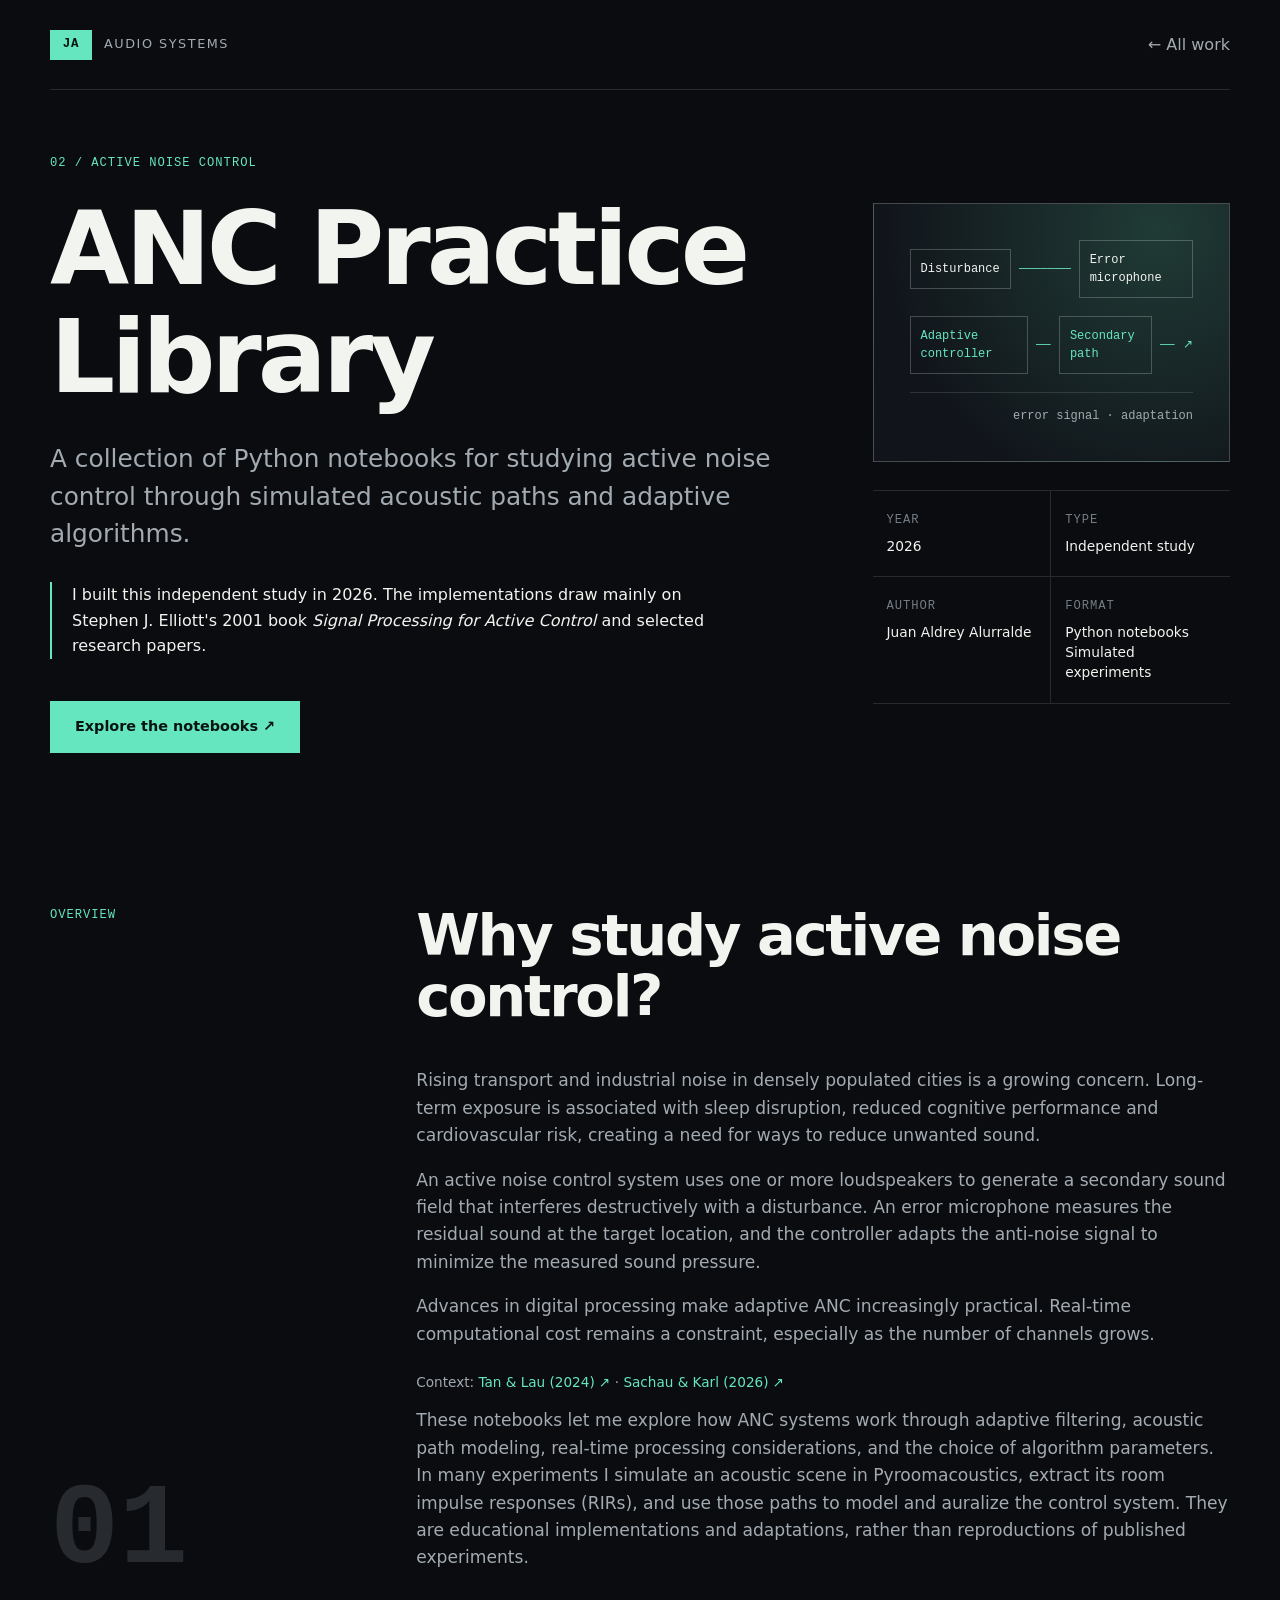
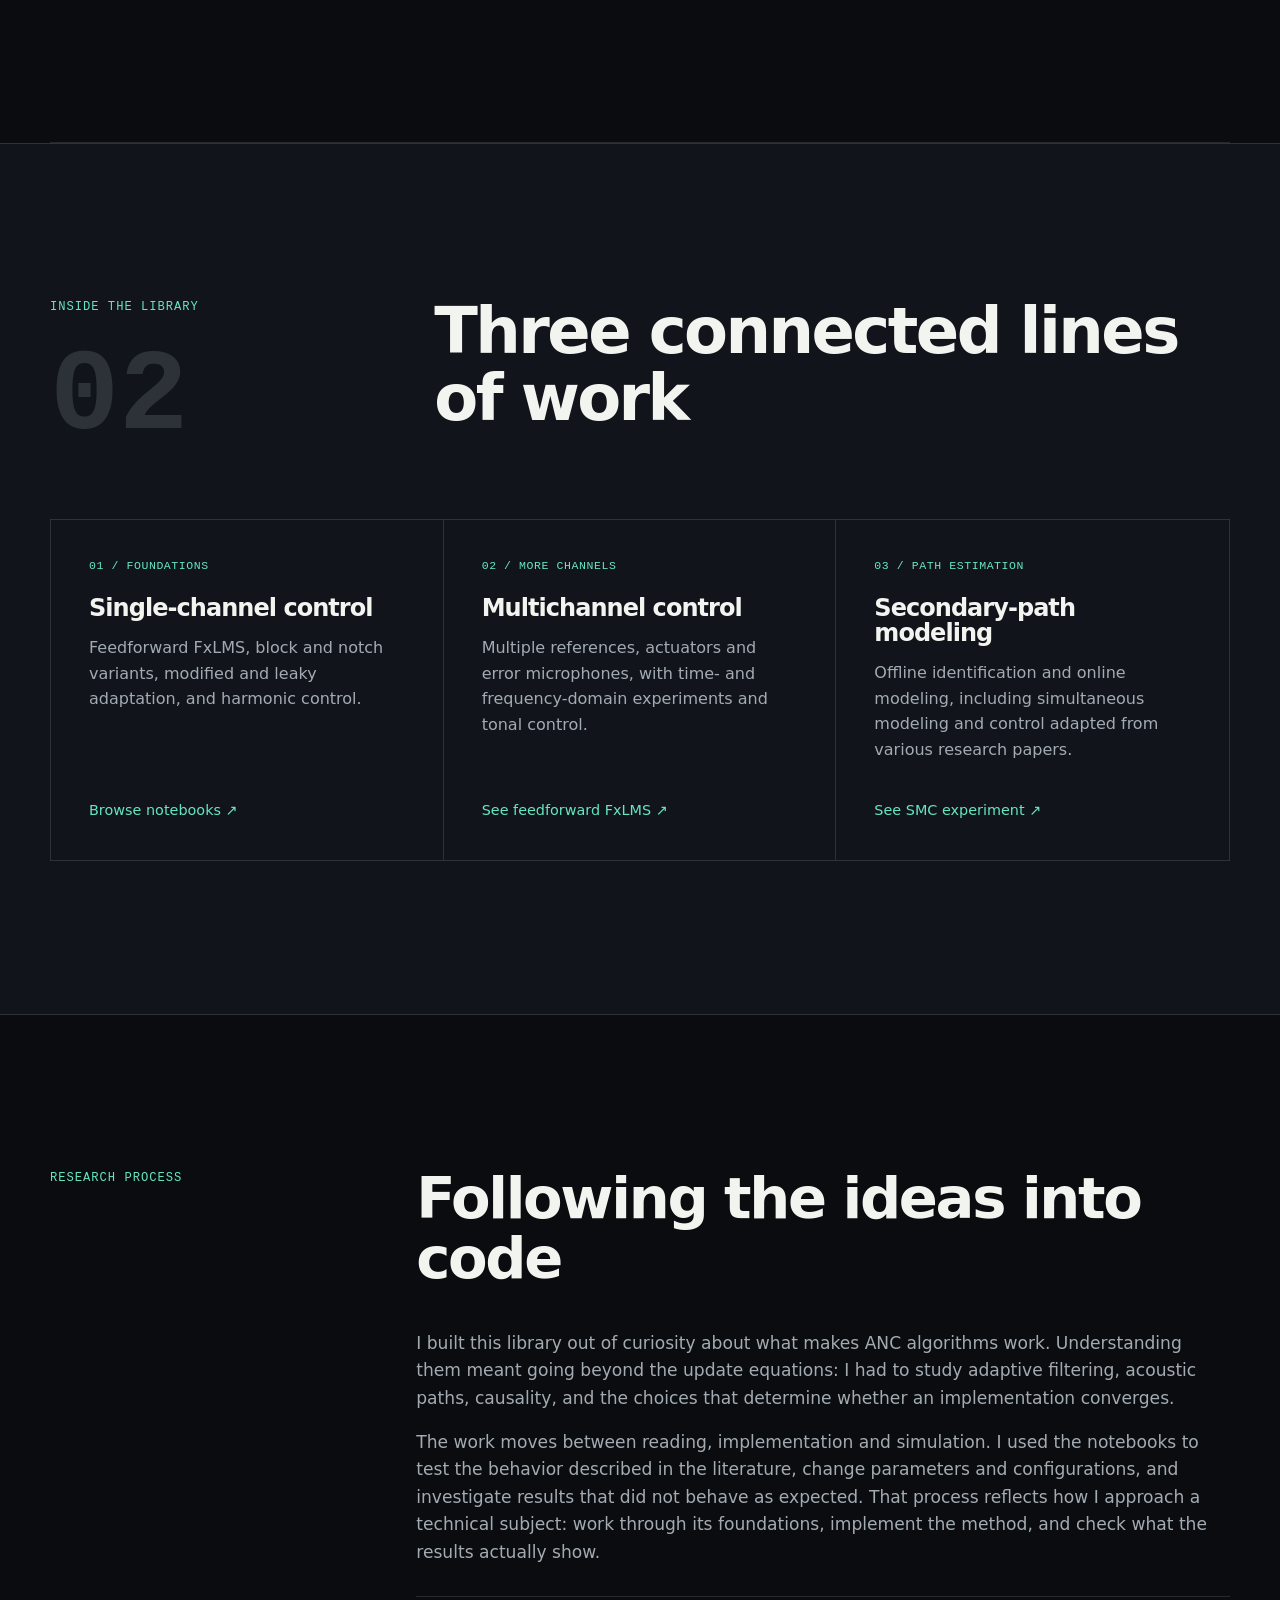
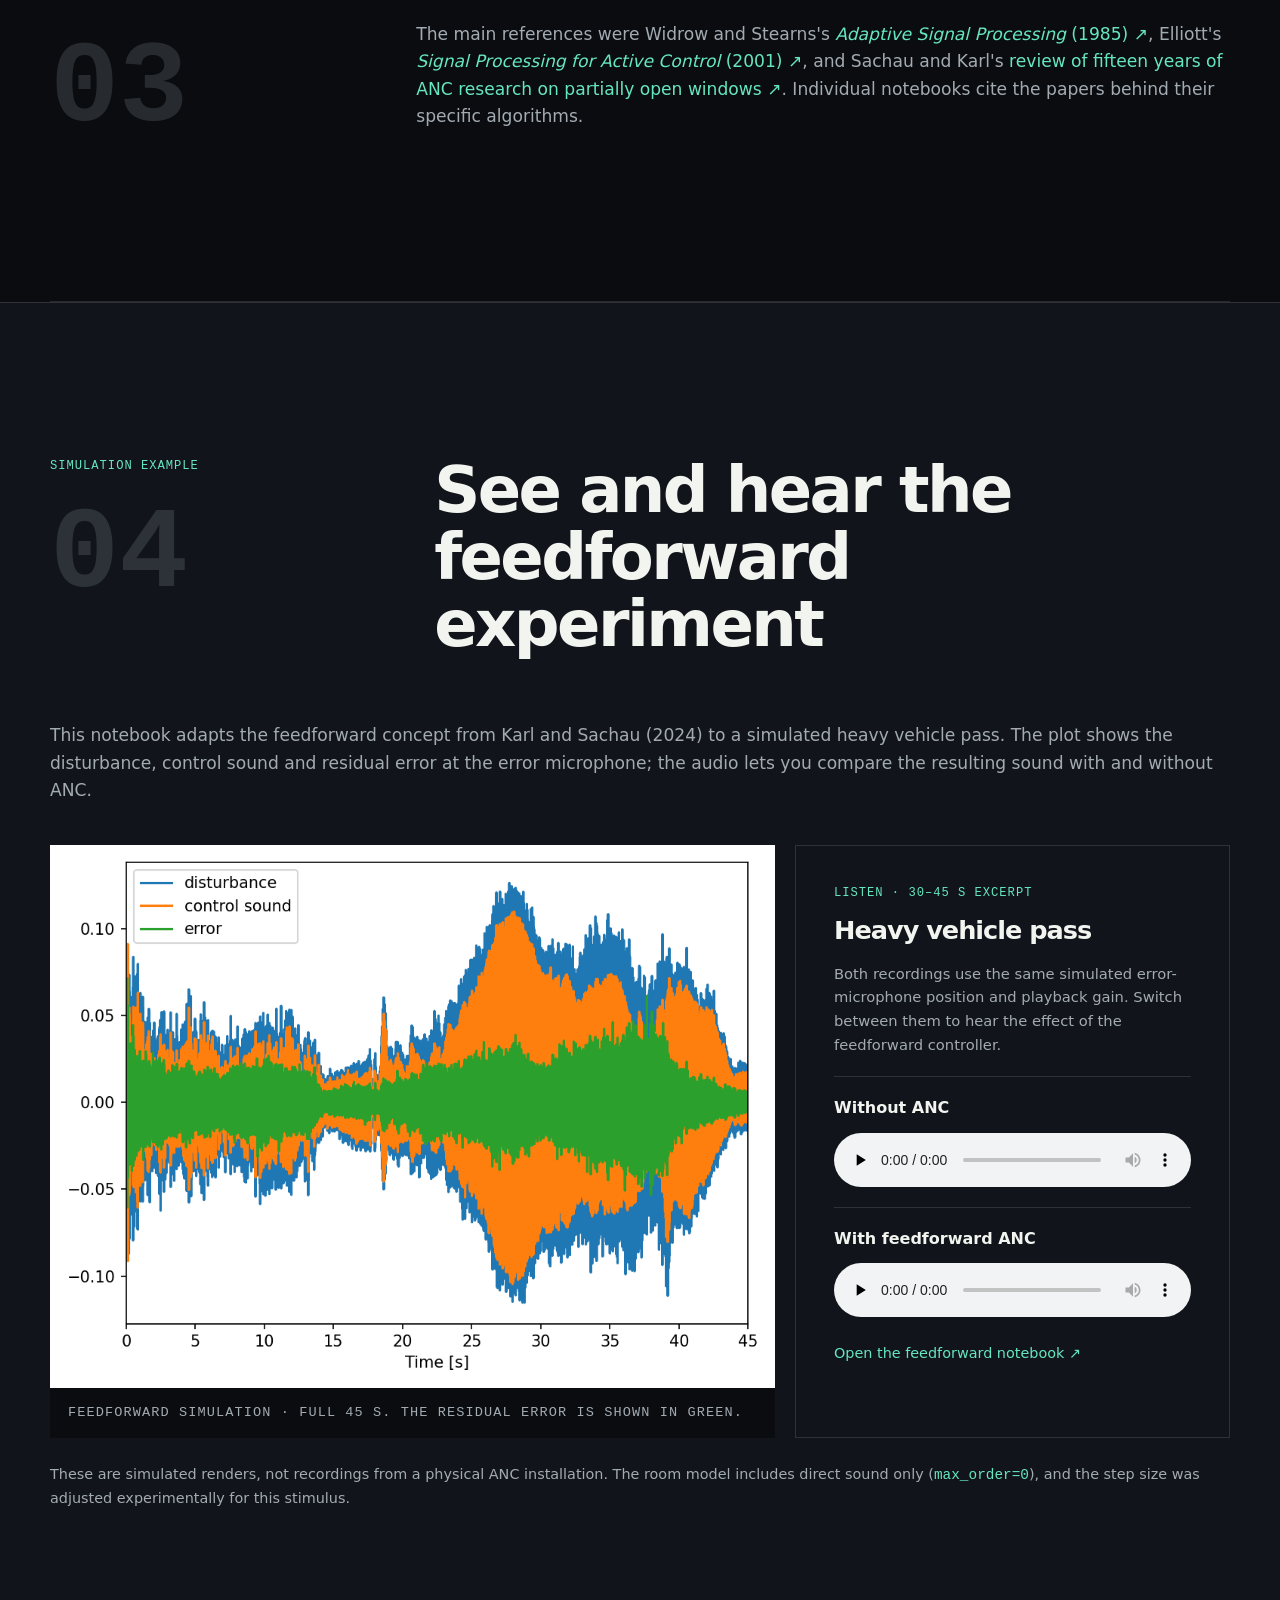
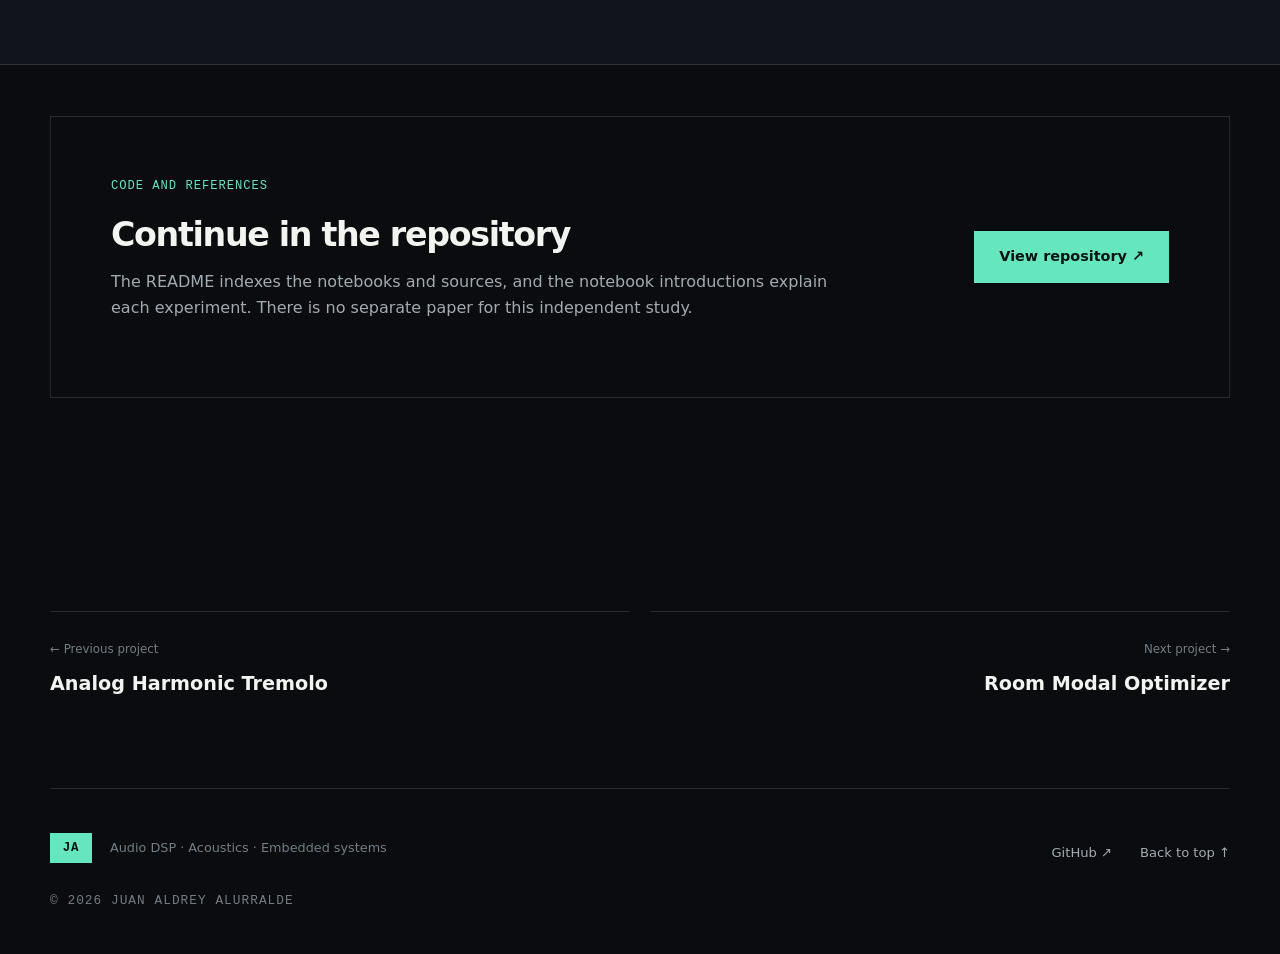
==== commit e2da75cc: "Move simulation method earlier and plot ANC time in seconds" ====
--- a/projects/anc-practice-library/index.html
+++ b/projects/anc-practice-library/index.html
@@ -6,7 +6,7 @@
     <meta name="description" content="ANC Practice Library — Juan Aldrey Alurralde's 2026 independent study of active noise control algorithms in Python notebooks.">
     <meta name="theme-color" content="#0a0c10">
     <title>ANC Practice Library — Juan Aldrey Alurralde</title>
-    <link rel="stylesheet" href="../../styles.css?v=20260929c">
+    <link rel="stylesheet" href="../../styles.css?v=20260929d">
     <script src="../../script.js" defer></script>
   </head>
   <body id="top" class="project-page anc-page">
@@ -47,7 +47,7 @@
           <p>An active noise control system uses one or more loudspeakers to generate a secondary sound field that interferes destructively with a disturbance. An error microphone measures the residual sound at the target location, and the controller adapts the anti-noise signal to minimize the measured sound pressure.</p>
           <p>Advances in digital processing make adaptive ANC increasingly practical. Real-time computational cost remains a constraint, especially as the number of channels grows.</p>
           <p class="anc-context-sources">Context: <a href="https://doi.org/10.1016/j.apacoust.2024.110120" target="_blank" rel="noreferrer">Tan &amp; Lau (2024) ↗</a> · <a href="https://doi.org/10.1121/2.0002291" target="_blank" rel="noreferrer">Sachau &amp; Karl (2026) ↗</a></p>
-          <p>These notebooks let me explore how ANC systems work through adaptive filtering, acoustic path modeling, real-time processing considerations, and the choice of algorithm parameters. They are educational implementations and adaptations, rather than reproductions of published experiments.</p>
+          <p>These notebooks let me explore how ANC systems work through adaptive filtering, acoustic path modeling, real-time processing considerations, and the choice of algorithm parameters. In many experiments I simulate an acoustic scene in Pyroomacoustics, extract its room impulse responses (RIRs), and use those paths to model and auralize the control system. They are educational implementations and adaptations, rather than reproductions of published experiments.</p>
         </div>
       </section>
 
@@ -75,9 +75,9 @@
       <section class="anc-results section-block">
         <div class="section-shell">
           <div class="section-heading numbered-section-heading reveal"><div class="numbered-heading-label"><p class="eyebrow">Simulation example</p><span aria-hidden="true">04</span></div><h2>See and hear the feedforward experiment</h2></div>
-          <p class="anc-results-intro reveal">This notebook adapts the feedforward concept from Karl and Sachau (2024) to an acoustic scene simulated in Pyroomacoustics. I extract the room impulse responses (RIRs) for the acoustic paths, use them in the controller simulation, and auralize the resulting signal at the error microphone. The plot shows the disturbance, control sound and residual error for a heavy vehicle pass; the audio lets you compare that scene with and without ANC.</p>
+          <p class="anc-results-intro reveal">This notebook adapts the feedforward concept from Karl and Sachau (2024) to a simulated heavy vehicle pass. The plot shows the disturbance, control sound and residual error at the error microphone; the audio lets you compare the resulting sound with and without ANC.</p>
           <div class="anc-demo-grid reveal">
-            <figure class="anc-demo-plot"><img src="../../assets/images/anc-feedforward-1.png" alt="Feedforward ANC simulation showing disturbance, control sound and residual error waveforms during a heavy vehicle pass" loading="lazy"><figcaption>Notebook output · full 45 s simulation. The residual error is shown in green.</figcaption></figure>
+            <figure class="anc-demo-plot"><img src="../../assets/images/anc-feedforward-seconds.png" alt="Feedforward ANC simulation showing disturbance, control sound and residual error over 45 seconds during a heavy vehicle pass" loading="lazy"><figcaption>Feedforward simulation · full 45 s. The residual error is shown in green.</figcaption></figure>
             <div class="anc-listening-panel">
               <p class="eyebrow">Listen · 30–45 s excerpt</p>
               <h3>Heavy vehicle pass</h3>
--- a/styles.css
+++ b/styles.css
@@ -404,7 +404,7 @@
 .anc-track-grid a { color: var(--accent); font-size: .9rem; margin-top: auto; padding-top: 20px; }
 .anc-reading { border-top: 1px solid var(--line); padding-top: 24px; margin-top: 30px; }
 .anc-reading a { color: var(--accent); }
-.anc-results-intro { max-width: 830px; margin: -20px 0 40px; color: var(--muted); font-size: 1.07rem; }
+.anc-results-intro { width: 100%; margin: -20px 0 40px; color: var(--muted); font-size: 1.07rem; }
 .anc-demo-grid { display: grid; grid-template-columns: minmax(0, 1.25fr) minmax(300px, .75fr); gap: 20px; align-items: stretch; }
 .anc-demo-plot { margin: 0; min-width: 0; background: #fff; display: flex; flex-direction: column; }
 .anc-demo-plot img { display: block; width: 100%; flex: 1; object-fit: contain; }
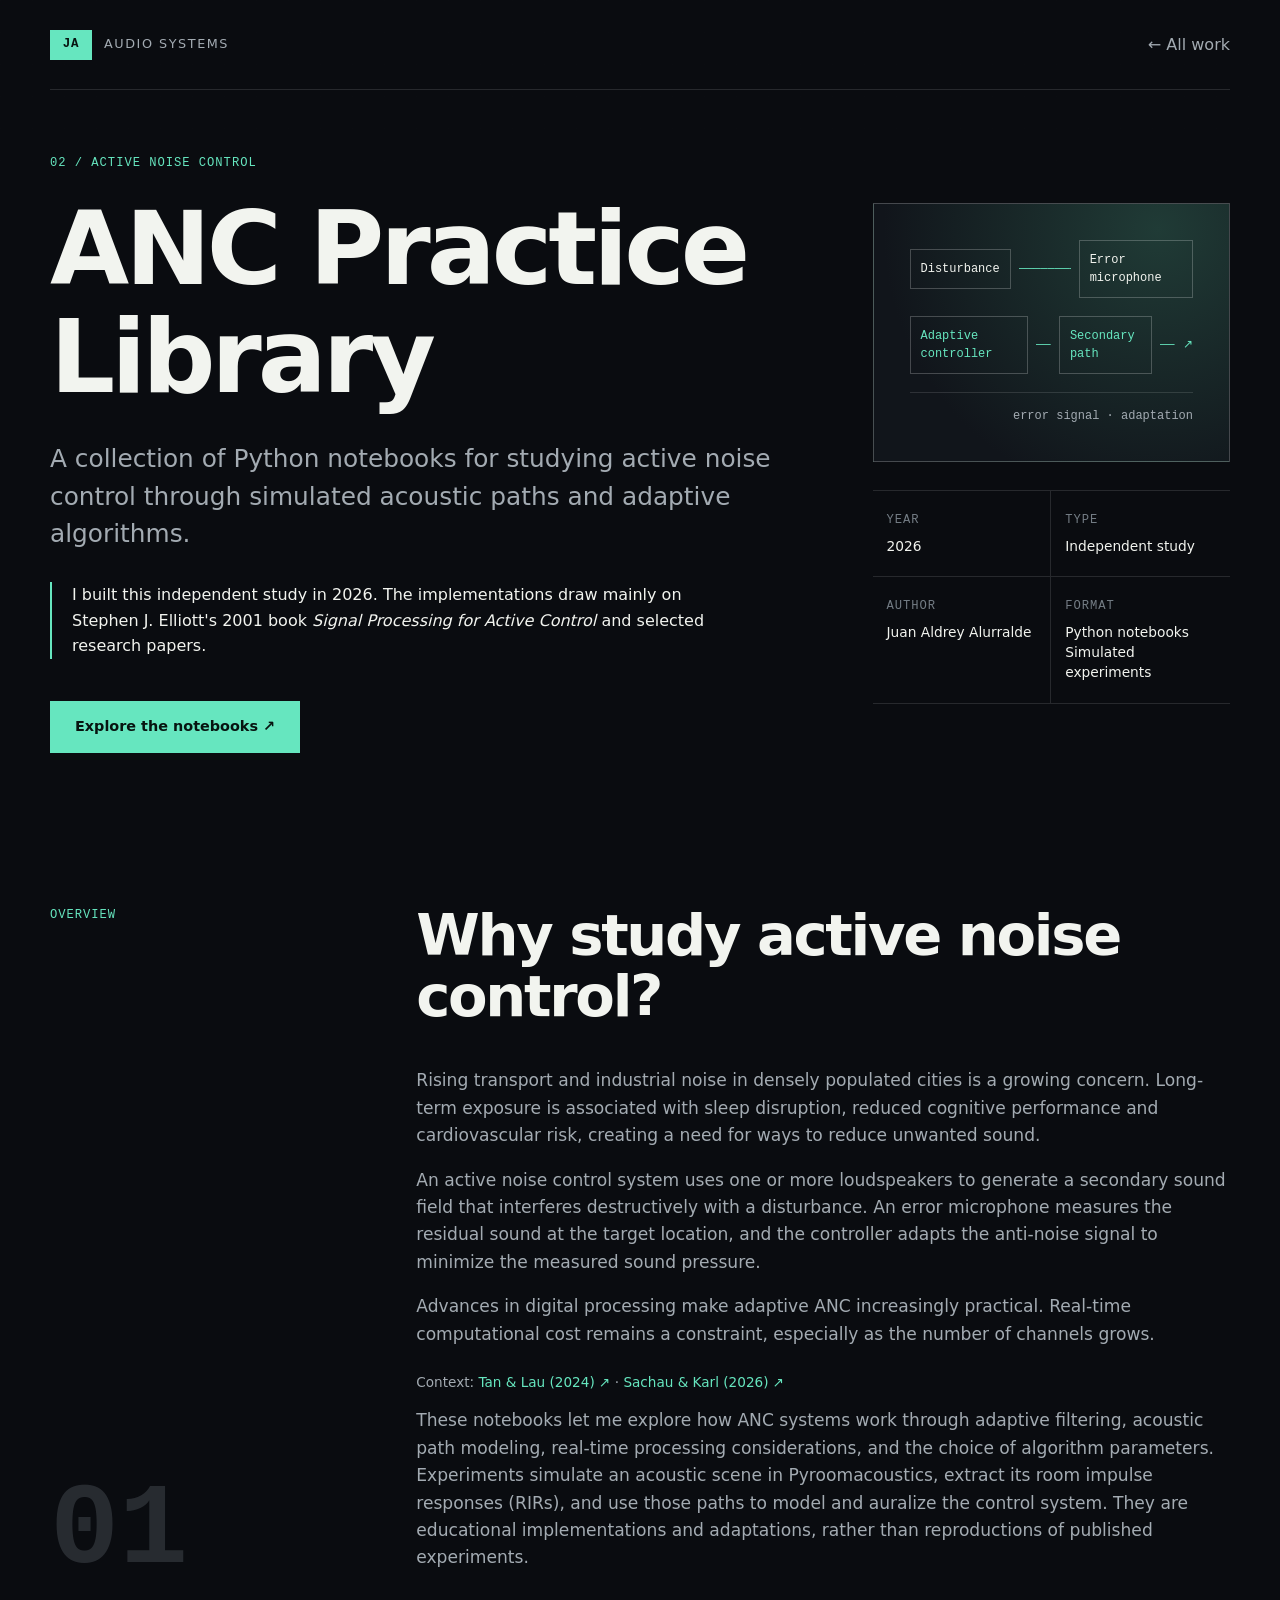
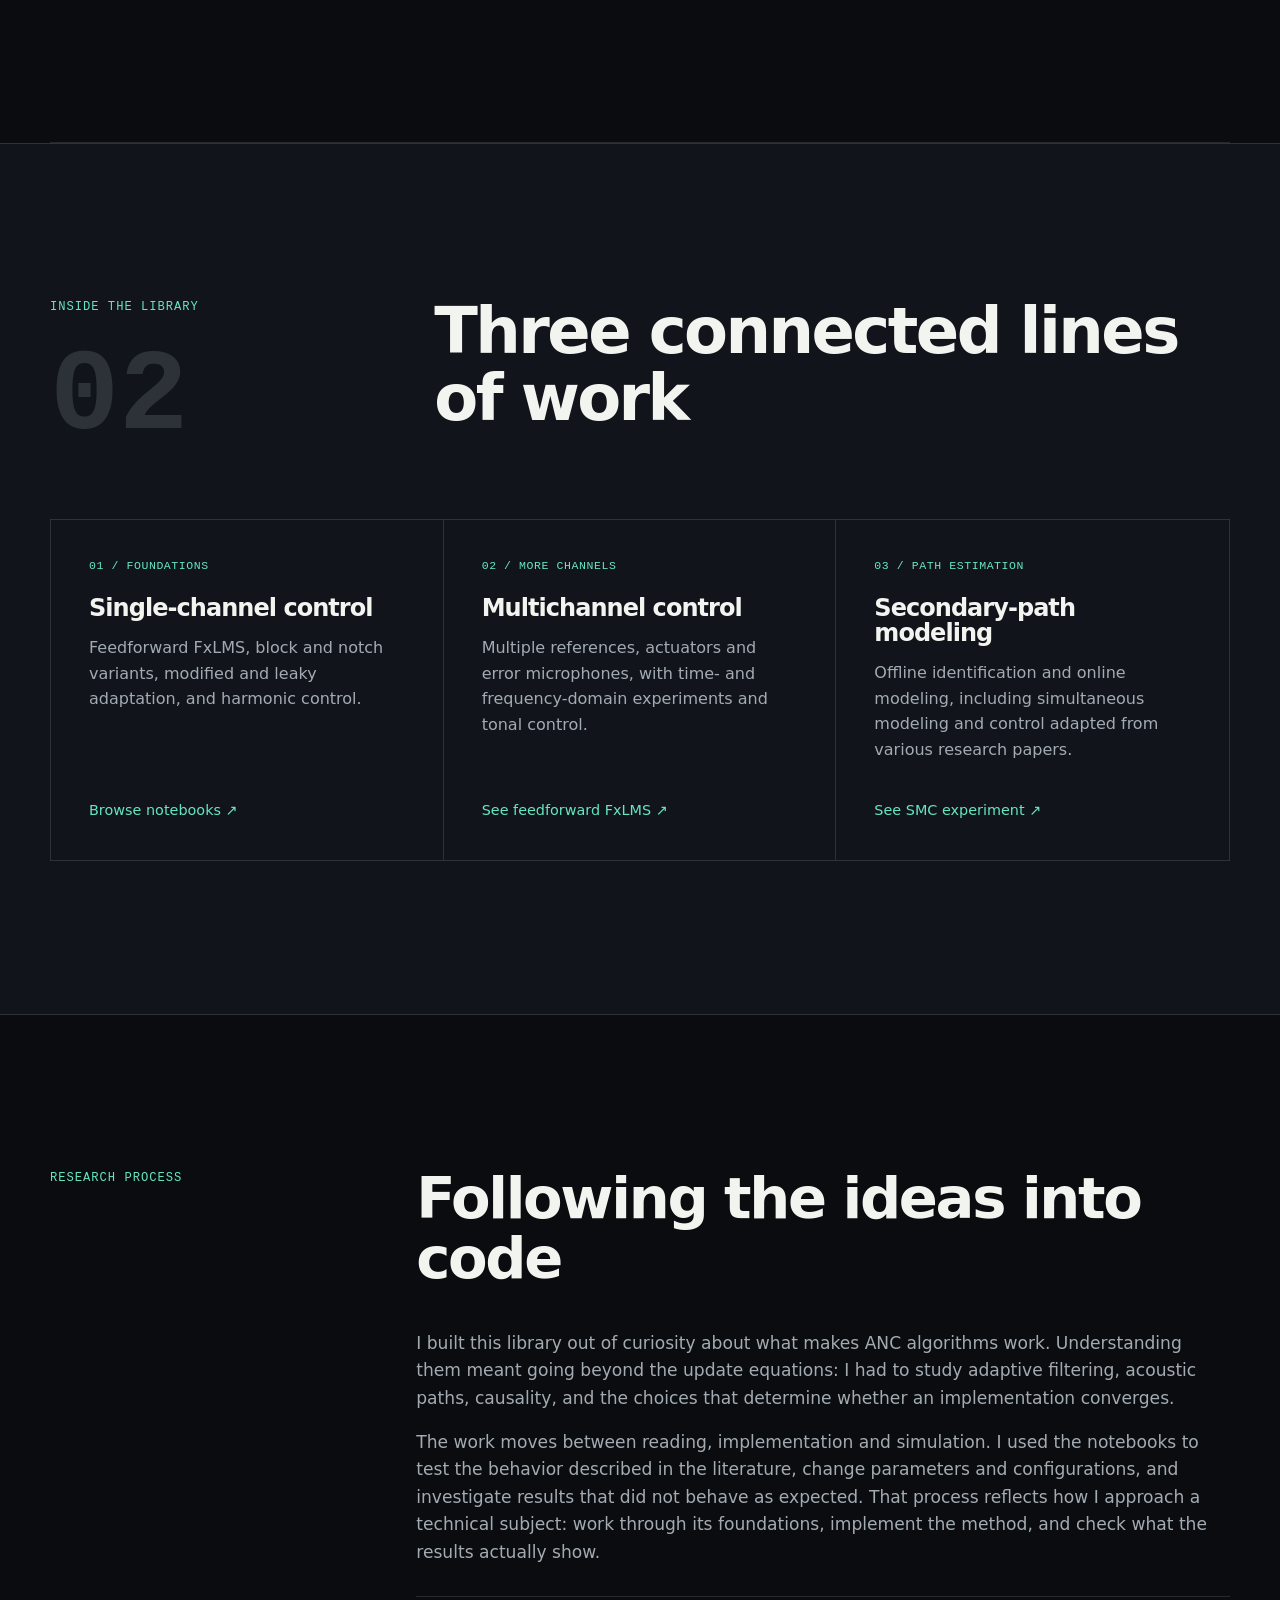
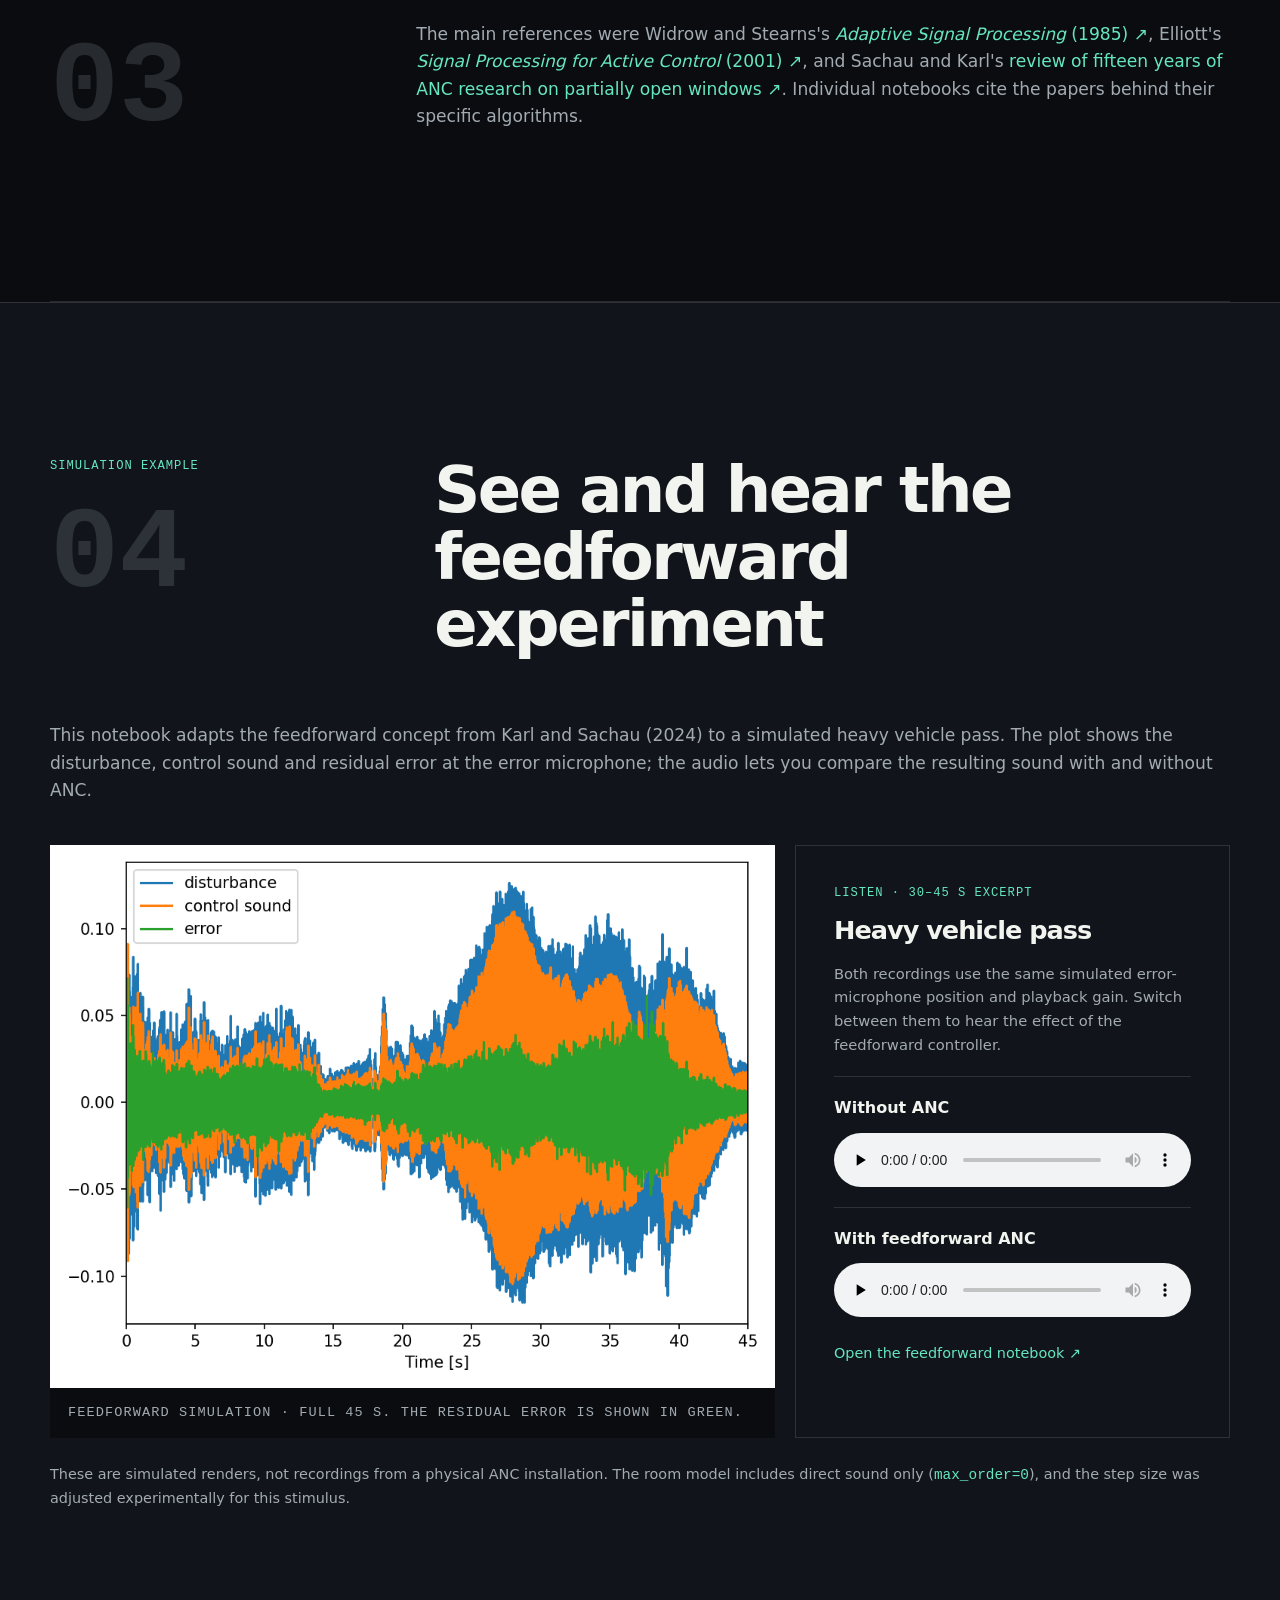
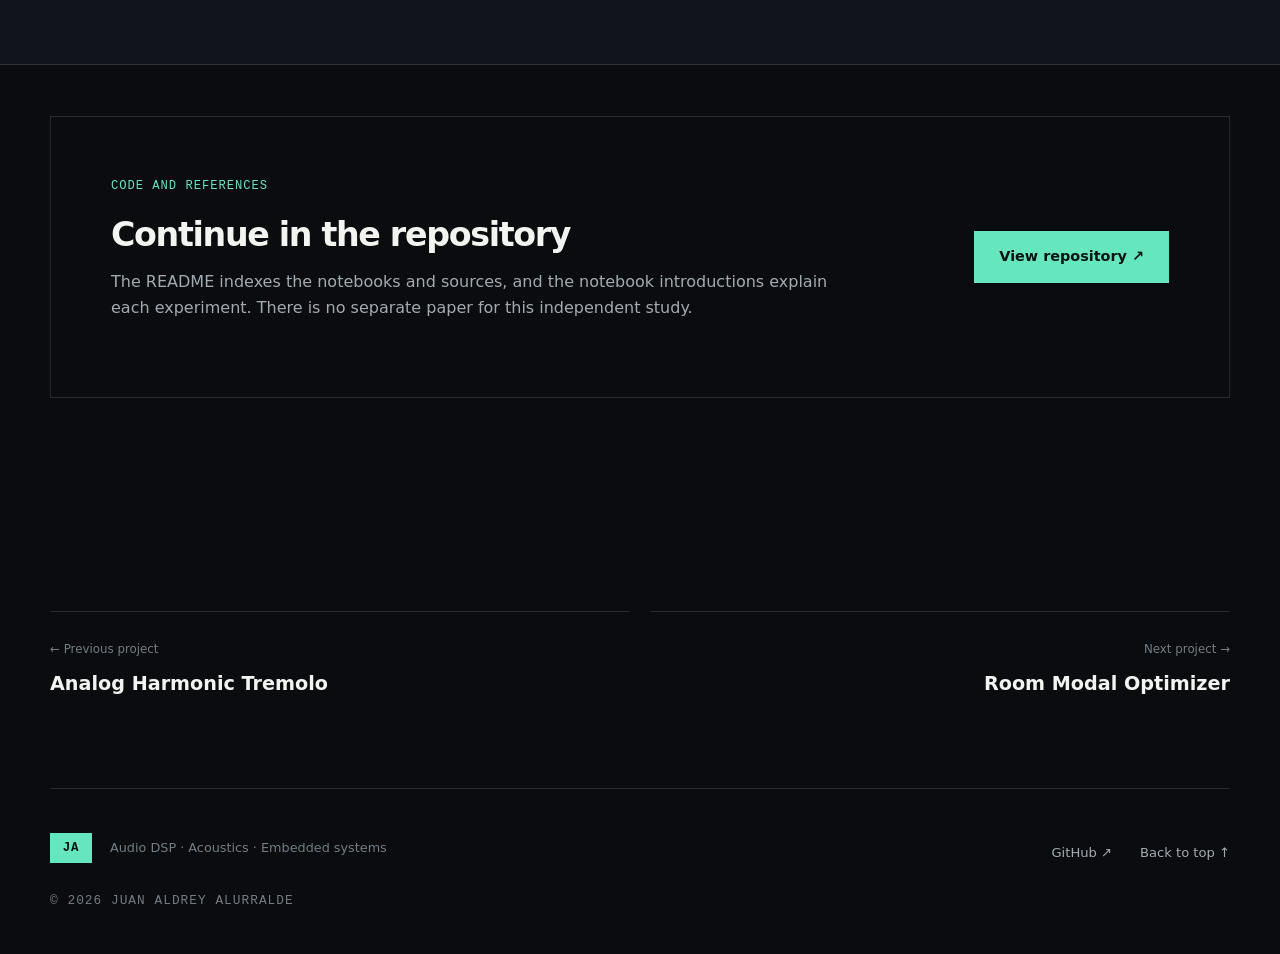
==== commit 2cc9f430: "Update index.html" ====
--- a/projects/anc-practice-library/index.html
+++ b/projects/anc-practice-library/index.html
@@ -47,7 +47,7 @@
           <p>An active noise control system uses one or more loudspeakers to generate a secondary sound field that interferes destructively with a disturbance. An error microphone measures the residual sound at the target location, and the controller adapts the anti-noise signal to minimize the measured sound pressure.</p>
           <p>Advances in digital processing make adaptive ANC increasingly practical. Real-time computational cost remains a constraint, especially as the number of channels grows.</p>
           <p class="anc-context-sources">Context: <a href="https://doi.org/10.1016/j.apacoust.2024.110120" target="_blank" rel="noreferrer">Tan &amp; Lau (2024) ↗</a> · <a href="https://doi.org/10.1121/2.0002291" target="_blank" rel="noreferrer">Sachau &amp; Karl (2026) ↗</a></p>
-          <p>These notebooks let me explore how ANC systems work through adaptive filtering, acoustic path modeling, real-time processing considerations, and the choice of algorithm parameters. In many experiments I simulate an acoustic scene in Pyroomacoustics, extract its room impulse responses (RIRs), and use those paths to model and auralize the control system. They are educational implementations and adaptations, rather than reproductions of published experiments.</p>
+          <p>These notebooks let me explore how ANC systems work through adaptive filtering, acoustic path modeling, real-time processing considerations, and the choice of algorithm parameters. Experiments simulate an acoustic scene in Pyroomacoustics, extract its room impulse responses (RIRs), and use those paths to model and auralize the control system. They are educational implementations and adaptations, rather than reproductions of published experiments.</p>
         </div>
       </section>
 
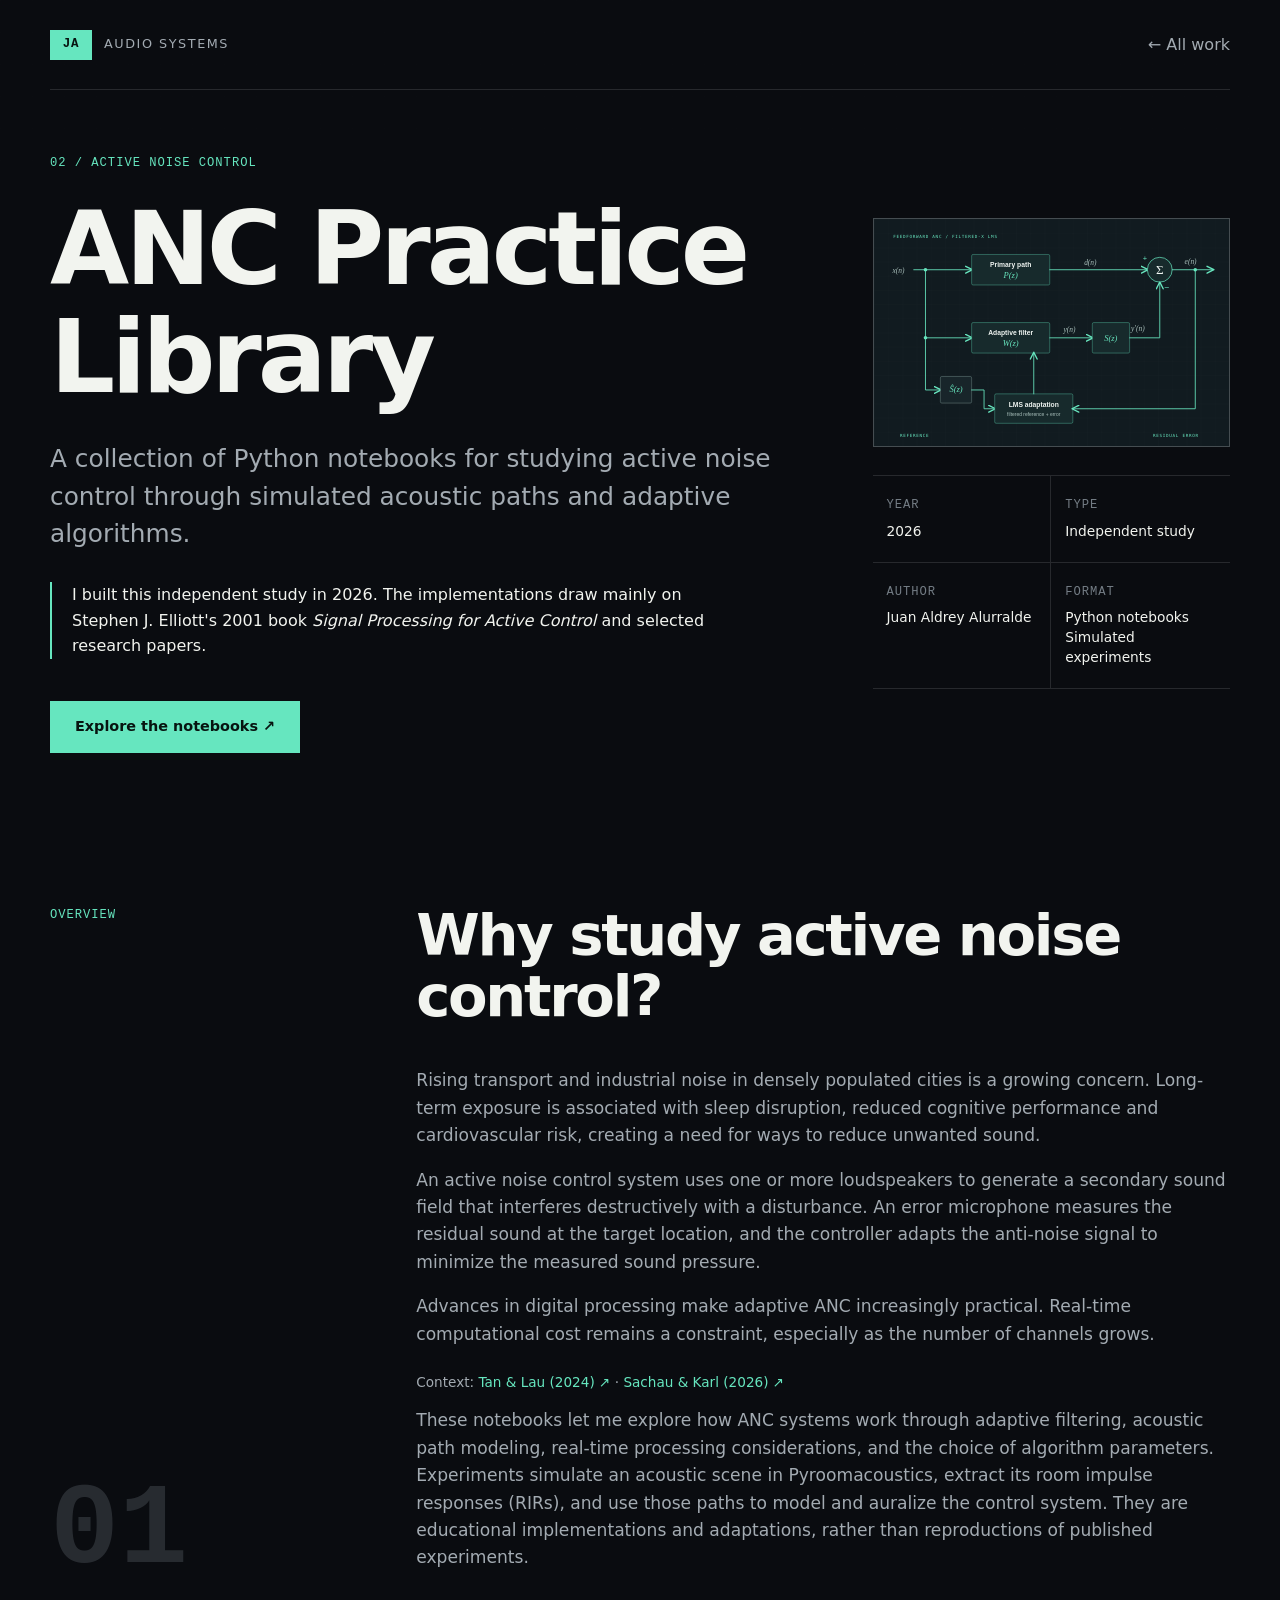
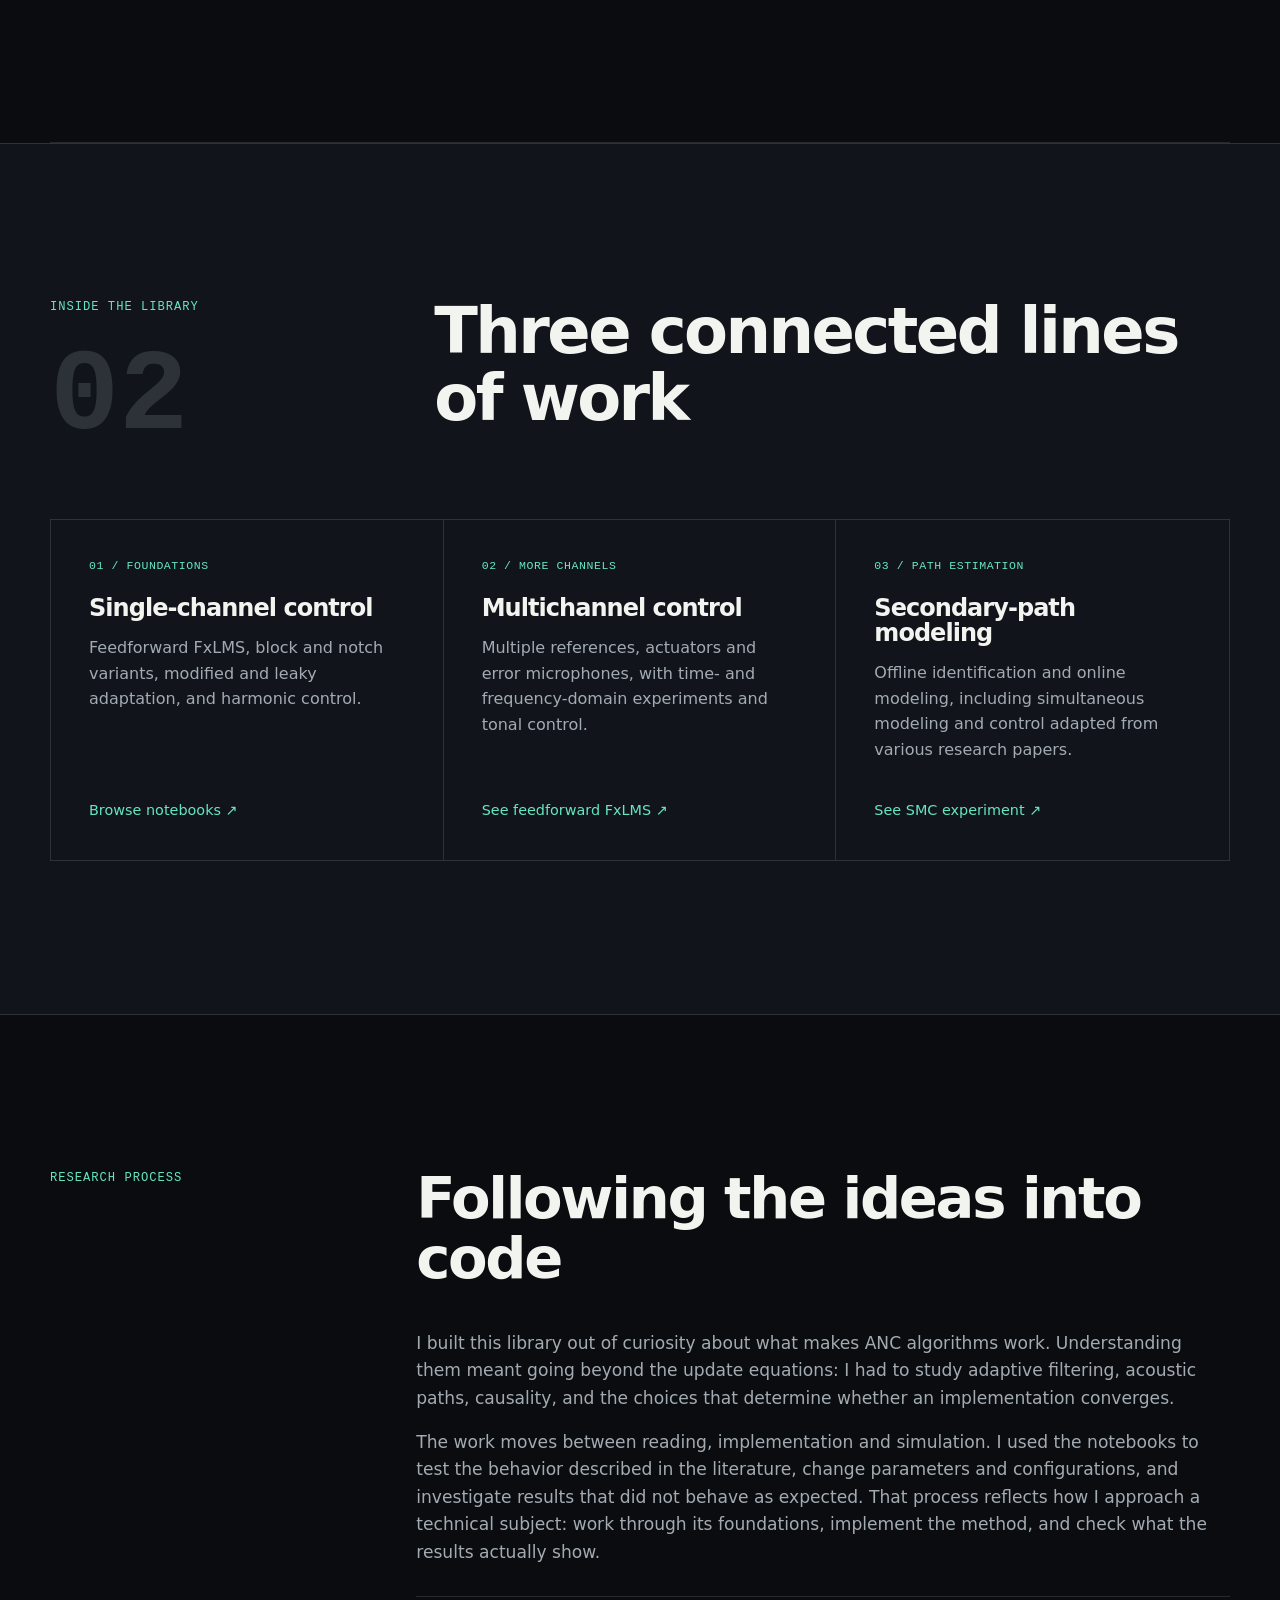
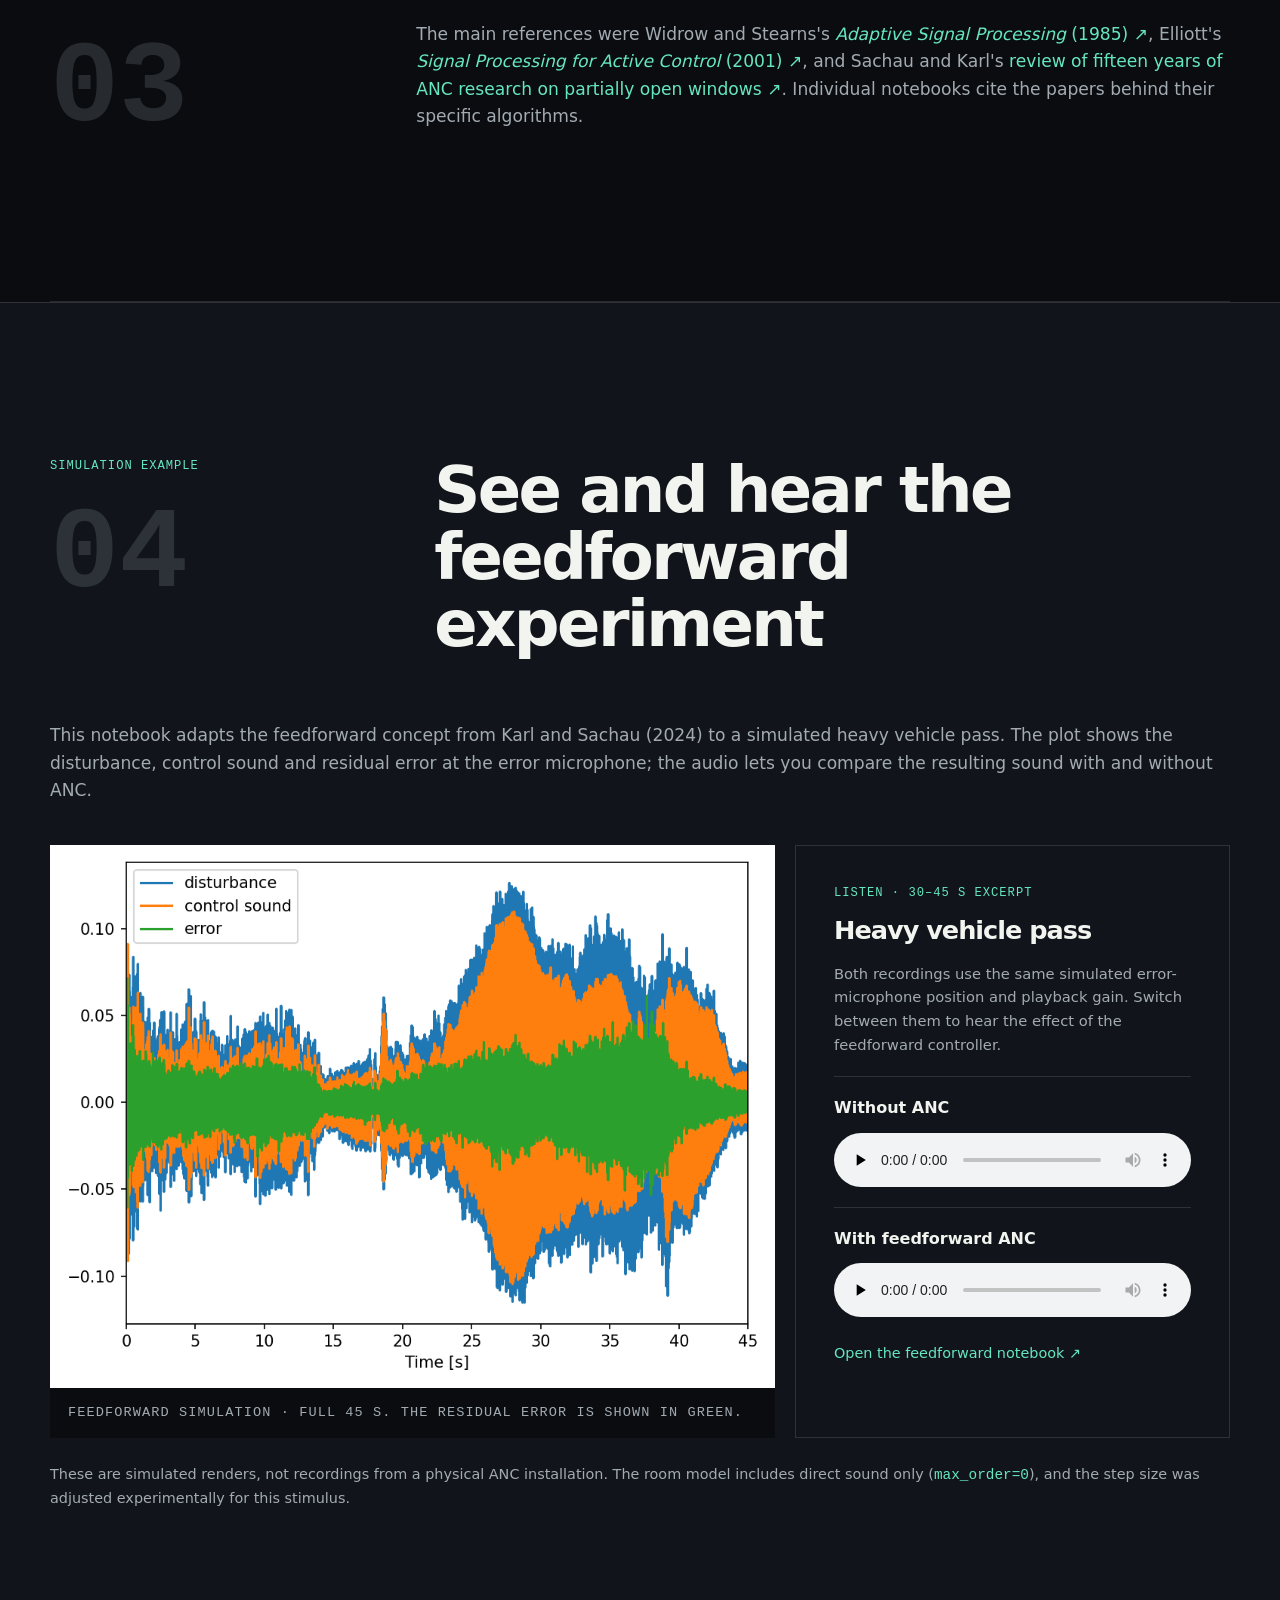
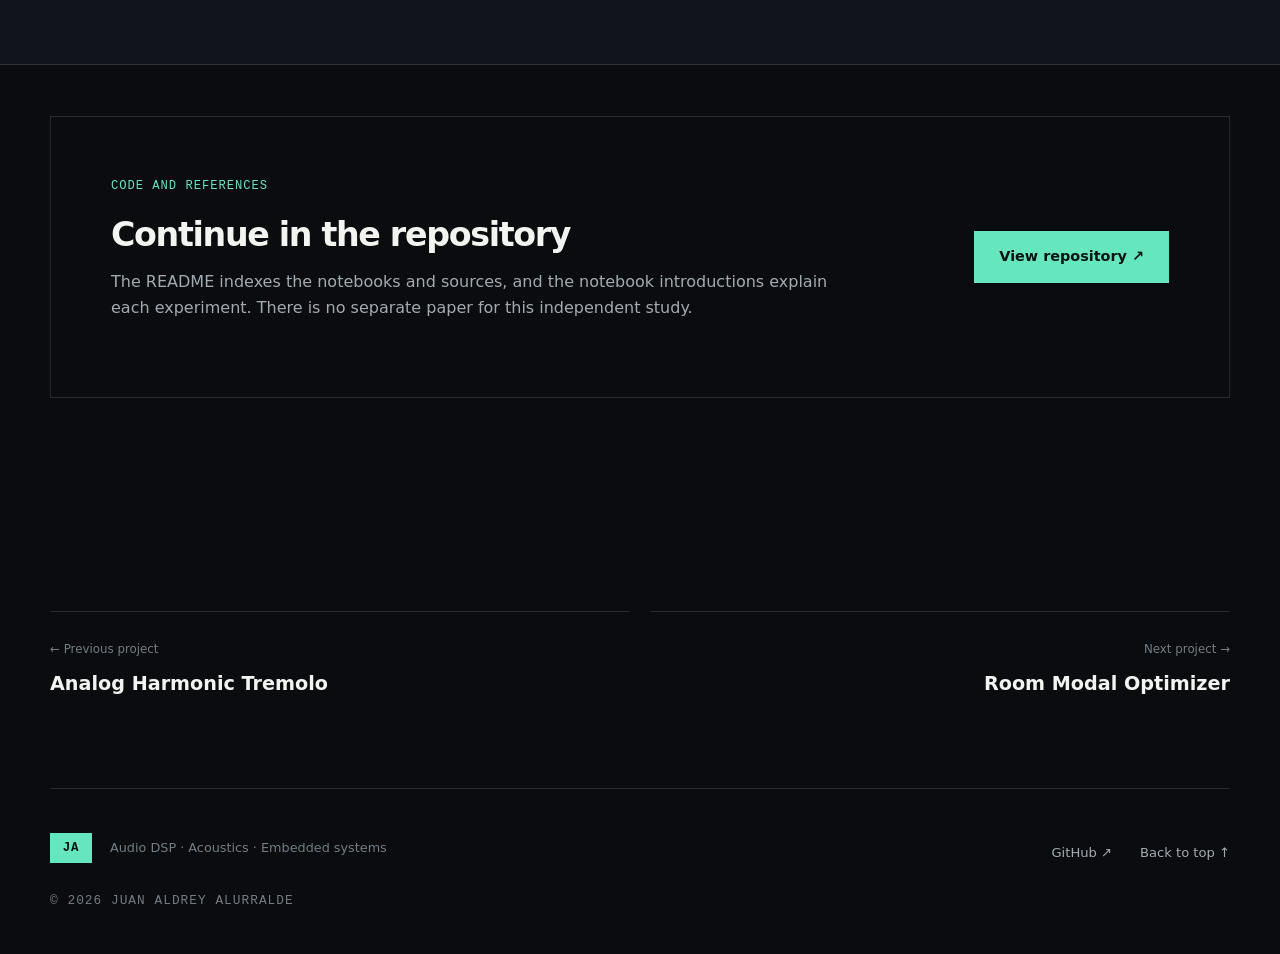
==== commit 61cebfa2: "Replace ANC visuals with FxLMS block diagram" ====
--- a/projects/anc-practice-library/index.html
+++ b/projects/anc-practice-library/index.html
@@ -6,7 +6,7 @@
     <meta name="description" content="ANC Practice Library — Juan Aldrey Alurralde's 2026 independent study of active noise control algorithms in Python notebooks.">
     <meta name="theme-color" content="#0a0c10">
     <title>ANC Practice Library — Juan Aldrey Alurralde</title>
-    <link rel="stylesheet" href="../../styles.css?v=20260929d">
+    <link rel="stylesheet" href="../../styles.css?v=20260929e">
     <script src="../../script.js" defer></script>
   </head>
   <body id="top" class="project-page anc-page">
@@ -25,11 +25,7 @@
           <div class="project-actions"><a class="button button-primary" href="https://github.com/JuanAldrey/ANC-practice-library" target="_blank" rel="noreferrer">Explore the notebooks ↗</a></div>
         </div>
         <div class="anc-hero-side reveal">
-          <div class="anc-loop" role="img" aria-label="Simplified active noise control loop: disturbance and control sound combine at an error microphone; its error signal guides an adaptive controller.">
-            <div class="anc-loop-row"><span>Disturbance</span><span class="anc-loop-line">────────→</span><span>Error microphone</span></div>
-            <div class="anc-loop-row"><span>Adaptive controller</span><span class="anc-loop-line">──→</span><span>Secondary path</span><span class="anc-loop-line">──→</span><span>↗</span></div>
-            <div class="anc-loop-feedback">error signal · adaptation</div>
-          </div>
+          <div class="anc-loop"><img src="../../assets/images/anc-fxlms-diagram.svg" alt="Filtered-x LMS block diagram showing the primary path P(z), adaptive filter W(z), secondary path S(z), estimated secondary path, LMS adaptation, and error feedback"></div>
           <dl class="project-facts">
             <div><dt>Year</dt><dd>2026</dd></div>
             <div><dt>Type</dt><dd>Independent study</dd></div>
--- a/styles.css
+++ b/styles.css
@@ -144,12 +144,7 @@
 .project-card:hover { border-color: rgba(102,230,191,.55); transform: translateY(-4px); }
 .project-visual-anc { background: radial-gradient(circle at 78% 22%, #25433e, #132023 65%, #10181b); }
 .project-visual-anc .project-index { color: var(--accent); }
-.anc-card-diagram { width: 100%; display: flex; flex-wrap: wrap; align-items: center; justify-content: center; gap: 12px; color: var(--accent); font: .72rem/1.4 "SFMono-Regular", Consolas, monospace; letter-spacing: .07em; text-align: center; }
-.anc-card-source { width: 100%; color: var(--muted); }
-.anc-card-wave { width: 100%; font-size: 2rem; letter-spacing: .45em; }
-.anc-card-node, .anc-card-target { border: 1px solid rgba(102,230,191,.5); padding: 17px 12px; min-height: 66px; display: grid; place-items: center; }
-.anc-card-target b { font-size: 1rem; }
-.anc-card-arrow { font-size: 1.4rem; }
+.project-visual-anc .anc-diagram-image { width: 112%; max-width: none; max-height: none; filter: none; }
 .project-visual { position: relative; display: grid; place-items: center; min-height: 440px; padding: clamp(24px, 5vw, 70px); background: #f2f2ed; overflow: hidden; }
 .project-visual::after { content: ""; position: absolute; inset: 0; background: linear-gradient(135deg, transparent 60%, rgba(10,12,16,.08)); }
 .project-visual img { width: 100%; max-height: 420px; object-fit: contain; filter: contrast(1.04); }
@@ -387,13 +382,8 @@
 .anc-page .project-hero h1 { font-size: clamp(3.6rem, 8vw, 7.3rem); }
 .anc-page .project-hero + .case-section { padding-top: clamp(54px, 7vw, 90px); }
 .anc-hero-side { display: grid; gap: 28px; }
-.anc-loop { padding: clamp(22px, 3vw, 36px); border: 1px solid var(--line-strong); background: radial-gradient(circle at 80% 10%, #203b36, var(--bg-elevated) 75%); font: .75rem/1.5 "SFMono-Regular", Consolas, monospace; }
-.anc-loop-row { display: flex; align-items: center; justify-content: space-between; gap: 8px; margin-bottom: 18px; }
-.anc-loop-row span:first-child, .anc-loop-row span:nth-child(3):not(.anc-loop-line) { border: 1px solid var(--line-strong); padding: 10px; }
-.anc-loop-row:first-child { color: var(--text); }
-.anc-loop-row:nth-child(2) { color: var(--accent); }
-.anc-loop-line { color: var(--accent); white-space: nowrap; overflow: hidden; }
-.anc-loop-feedback { border-top: 1px solid var(--line); padding-top: 14px; color: var(--muted); text-align: right; }
+.anc-loop { border: 1px solid var(--line-strong); background: #111b20; }
+.anc-loop img { display: block; width: 100%; height: auto; }
 .anc-tracks, .anc-results { background: var(--bg-elevated); border-block: 1px solid var(--line); }
 .anc-track-grid { display: grid; grid-template-columns: repeat(3, minmax(0, 1fr)); border: 1px solid var(--line); }
 .anc-track-grid article { padding: clamp(24px, 3vw, 38px); border-right: 1px solid var(--line); display: flex; flex-direction: column; }
@@ -428,10 +418,6 @@
   .anc-demo-grid { grid-template-columns: 1fr; }
 }
 @media (max-width: 680px) {
-  .anc-card-diagram { font-size: .56rem; gap: 5px; }
-  .anc-card-node, .anc-card-target { padding: 8px 5px; min-height: 50px; }
-  .anc-loop { font-size: .62rem; }
-  .anc-loop-row { gap: 4px; }
 }
 @media (max-width: 980px) {
   .modal-flow { grid-template-columns: repeat(2, minmax(0, 1fr)); }
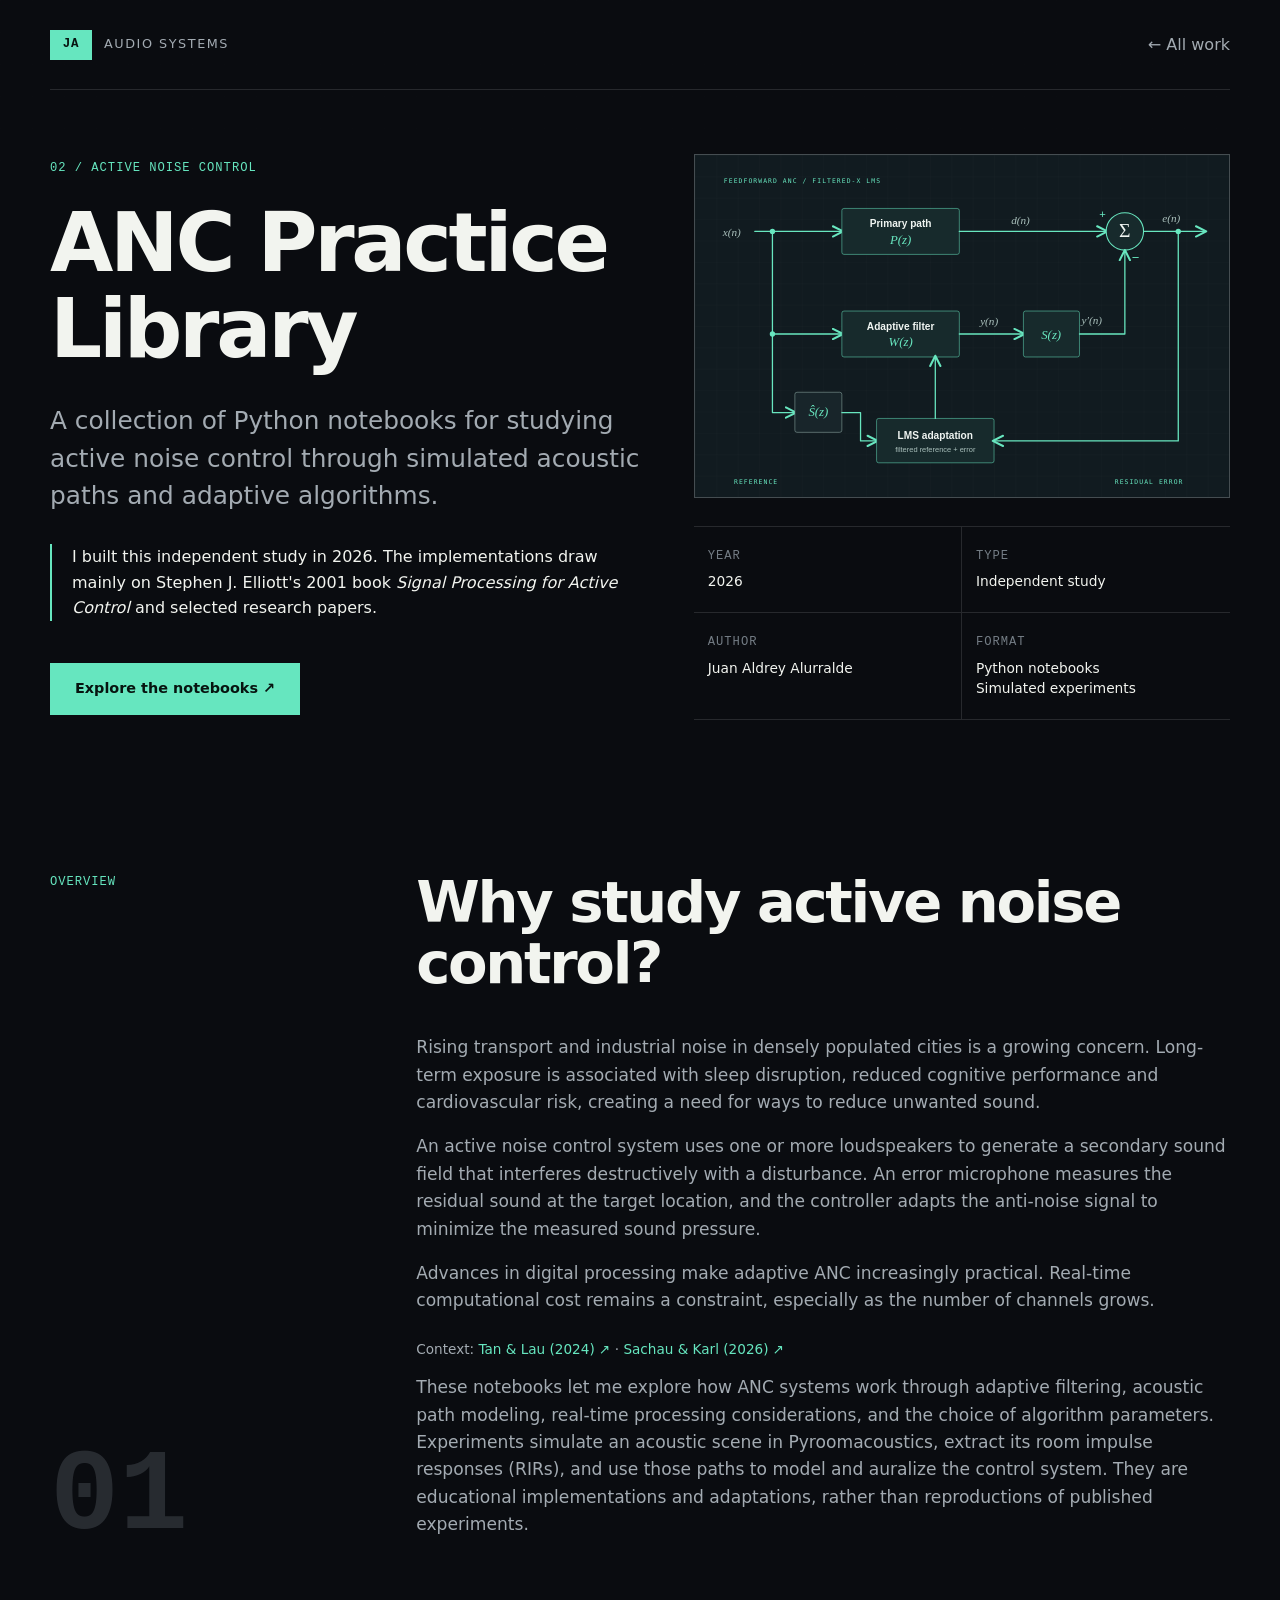
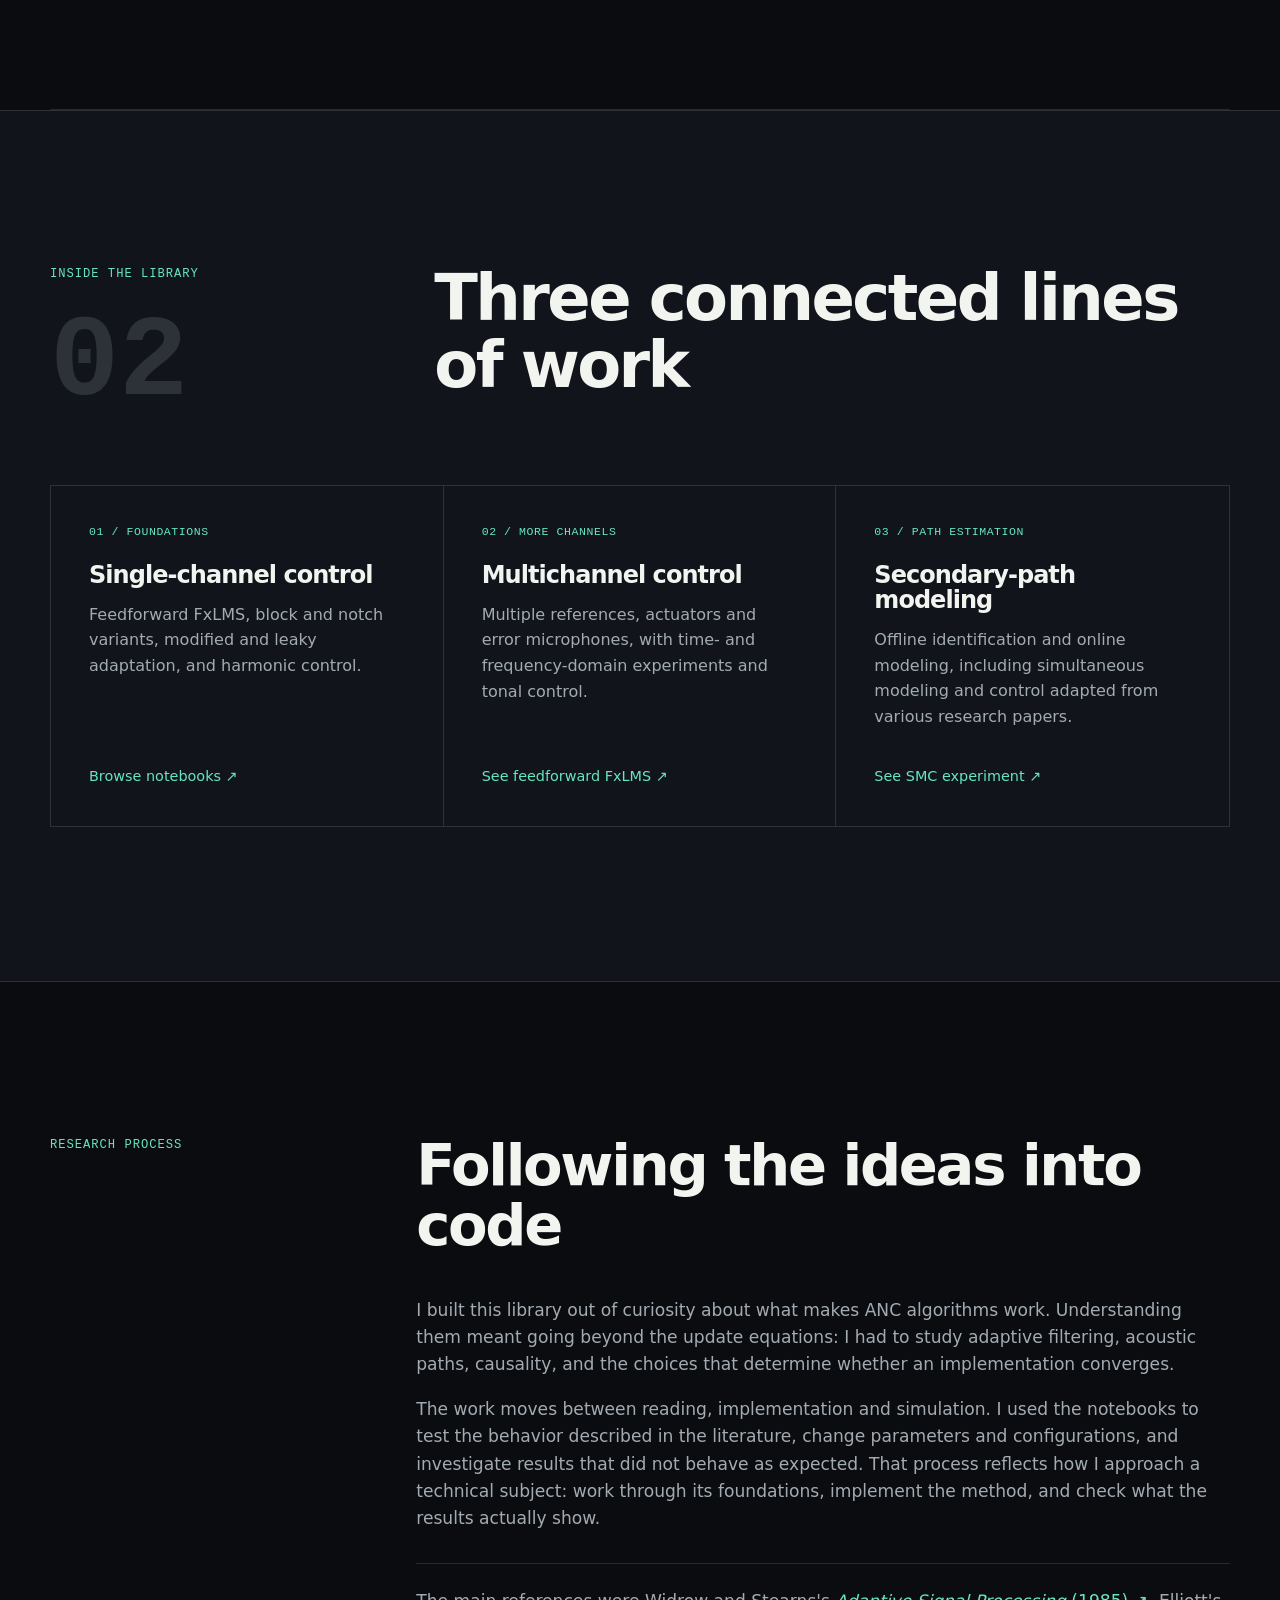
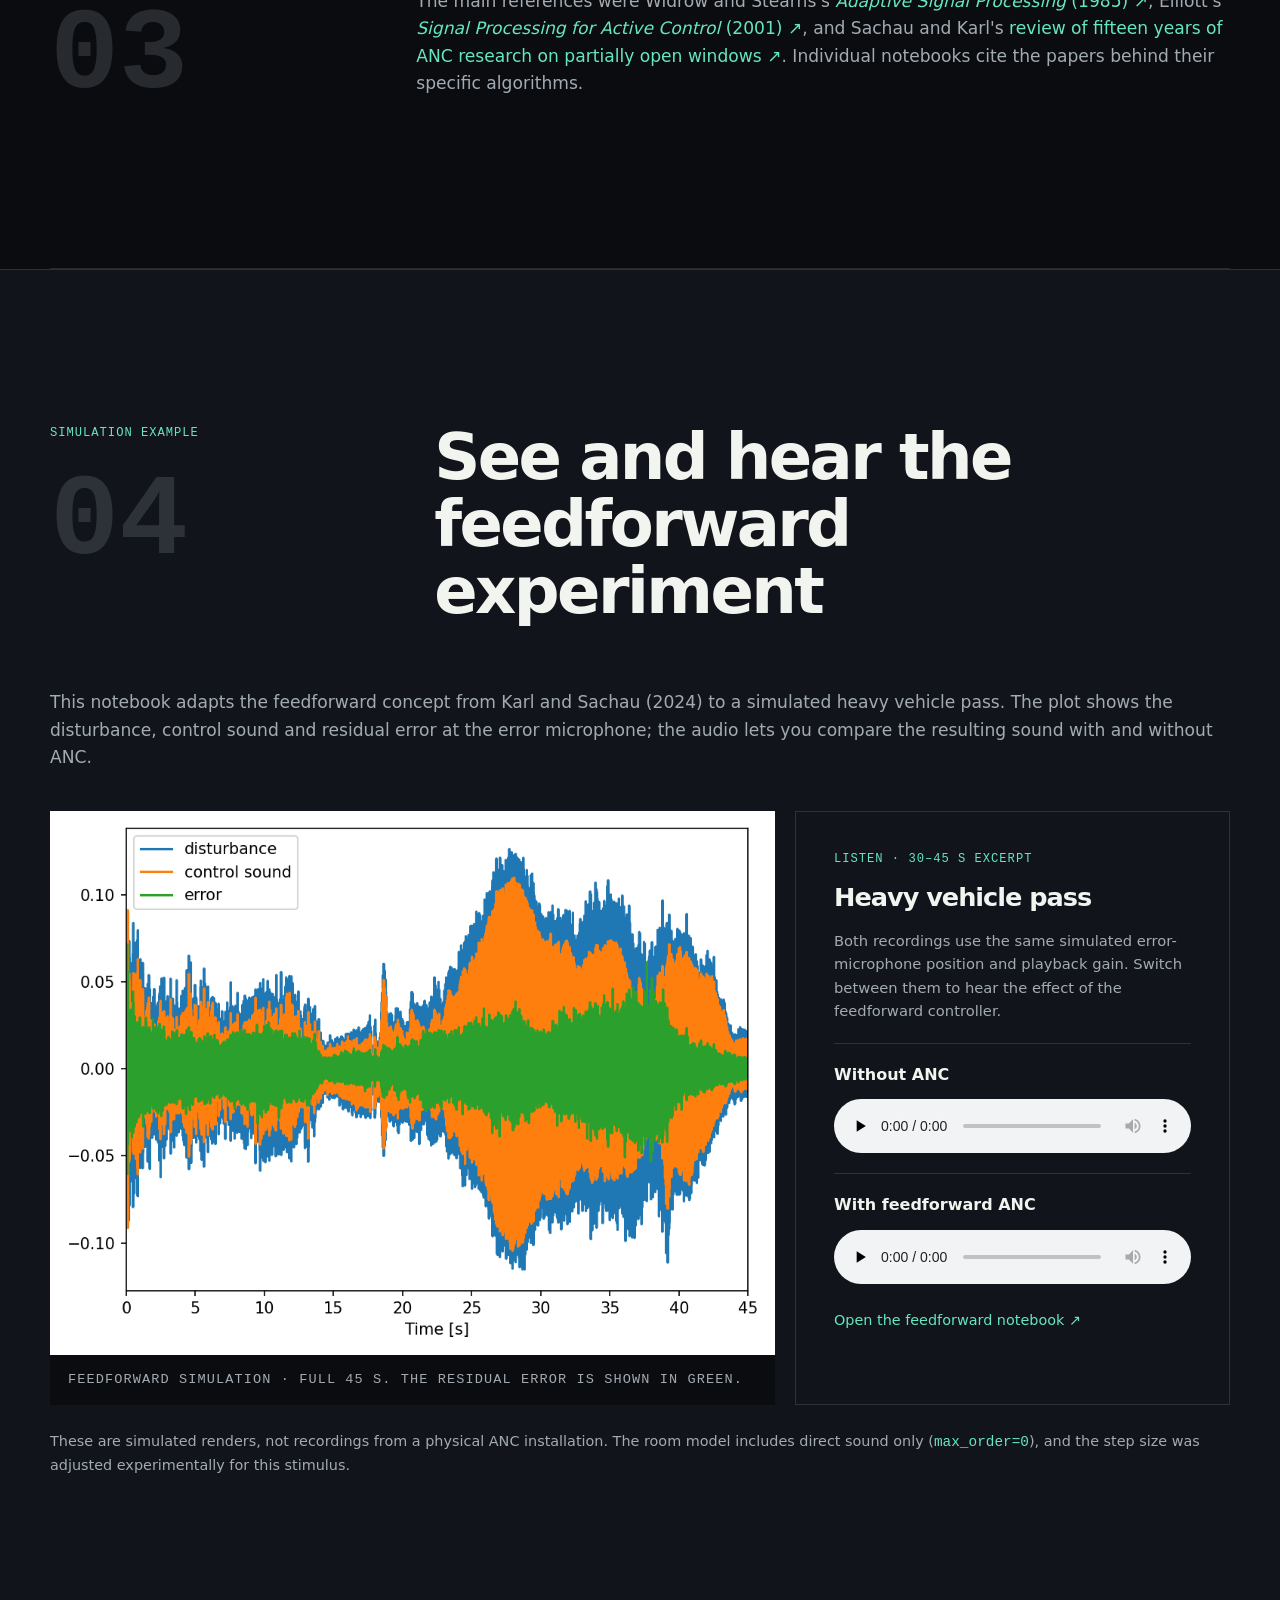
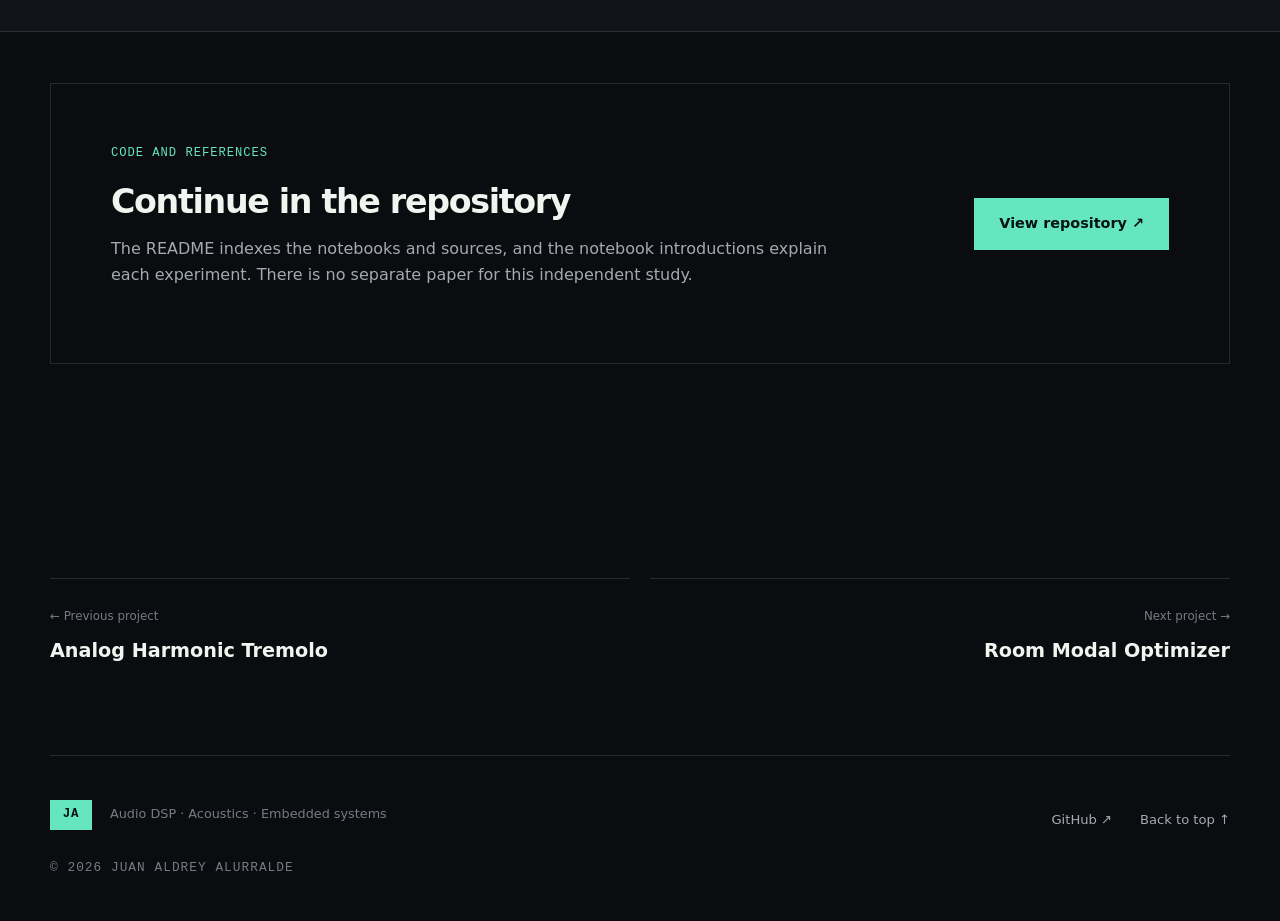
==== commit 6c8468a6: "Improve ANC diagram prominence and carousel contrast" ====
--- a/projects/anc-practice-library/index.html
+++ b/projects/anc-practice-library/index.html
@@ -6,7 +6,7 @@
     <meta name="description" content="ANC Practice Library — Juan Aldrey Alurralde's 2026 independent study of active noise control algorithms in Python notebooks.">
     <meta name="theme-color" content="#0a0c10">
     <title>ANC Practice Library — Juan Aldrey Alurralde</title>
-    <link rel="stylesheet" href="../../styles.css?v=20260929e">
+    <link rel="stylesheet" href="../../styles.css?v=20260929f">
     <script src="../../script.js" defer></script>
   </head>
   <body id="top" class="project-page anc-page">
--- a/styles.css
+++ b/styles.css
@@ -142,8 +142,8 @@
 .project-carousel-arrow:disabled { opacity: .35; cursor: default; }
 .project-carousel-arrow:focus-visible { outline: 2px solid var(--accent); outline-offset: 3px; }
 .project-card:hover { border-color: rgba(102,230,191,.55); transform: translateY(-4px); }
-.project-visual-anc { background: radial-gradient(circle at 78% 22%, #25433e, #132023 65%, #10181b); }
-.project-visual-anc .project-index { color: var(--accent); }
+.project-visual.project-visual-anc { background: radial-gradient(circle at 78% 22%, #25433e, #132023 65%, #10181b); }
+.project-visual-anc .project-index { color: var(--accent); opacity: .7; z-index: 1; }
 .project-visual-anc .anc-diagram-image { width: 112%; max-width: none; max-height: none; filter: none; }
 .project-visual { position: relative; display: grid; place-items: center; min-height: 440px; padding: clamp(24px, 5vw, 70px); background: #f2f2ed; overflow: hidden; }
 .project-visual::after { content: ""; position: absolute; inset: 0; background: linear-gradient(135deg, transparent 60%, rgba(10,12,16,.08)); }
@@ -378,12 +378,15 @@
 .project-pagination:has(a + a) a:last-child { text-align: right; }
 
 /* ANC Practice Library */
-.anc-page .project-hero { align-items: center; padding-bottom: clamp(36px, 5vw, 64px); }
-.anc-page .project-hero h1 { font-size: clamp(3.6rem, 8vw, 7.3rem); }
+.anc-page .project-hero { grid-template-columns: 1.05fr .95fr; gap: clamp(28px, 4vw, 60px); align-items: center; padding-bottom: clamp(36px, 5vw, 64px); }
+.anc-page .project-hero h1 { font-size: clamp(3.6rem, 6.4vw, 6.4rem); }
 .anc-page .project-hero + .case-section { padding-top: clamp(54px, 7vw, 90px); }
 .anc-hero-side { display: grid; gap: 28px; }
 .anc-loop { border: 1px solid var(--line-strong); background: #111b20; }
 .anc-loop img { display: block; width: 100%; height: auto; }
+@media (max-width: 980px) {
+  .anc-page .project-hero { grid-template-columns: 1fr; }
+}
 .anc-tracks, .anc-results { background: var(--bg-elevated); border-block: 1px solid var(--line); }
 .anc-track-grid { display: grid; grid-template-columns: repeat(3, minmax(0, 1fr)); border: 1px solid var(--line); }
 .anc-track-grid article { padding: clamp(24px, 3vw, 38px); border-right: 1px solid var(--line); display: flex; flex-direction: column; }
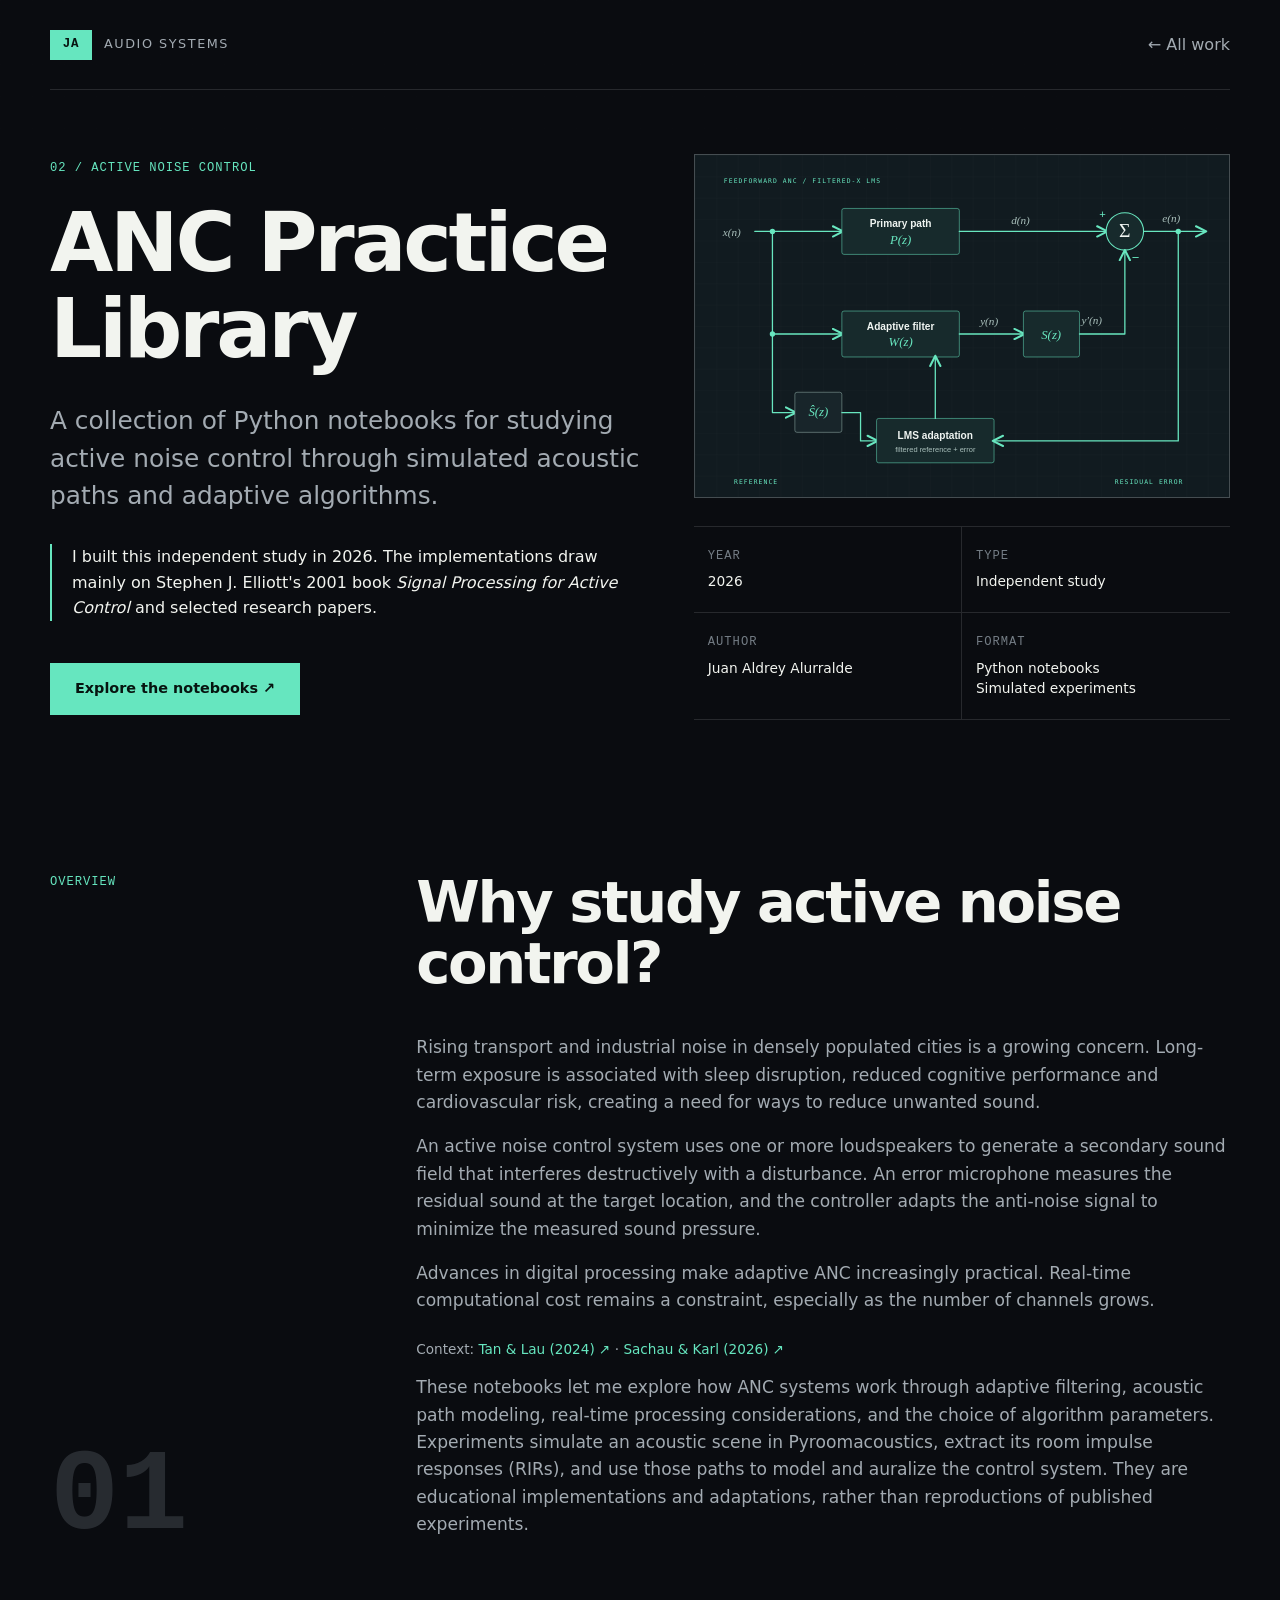
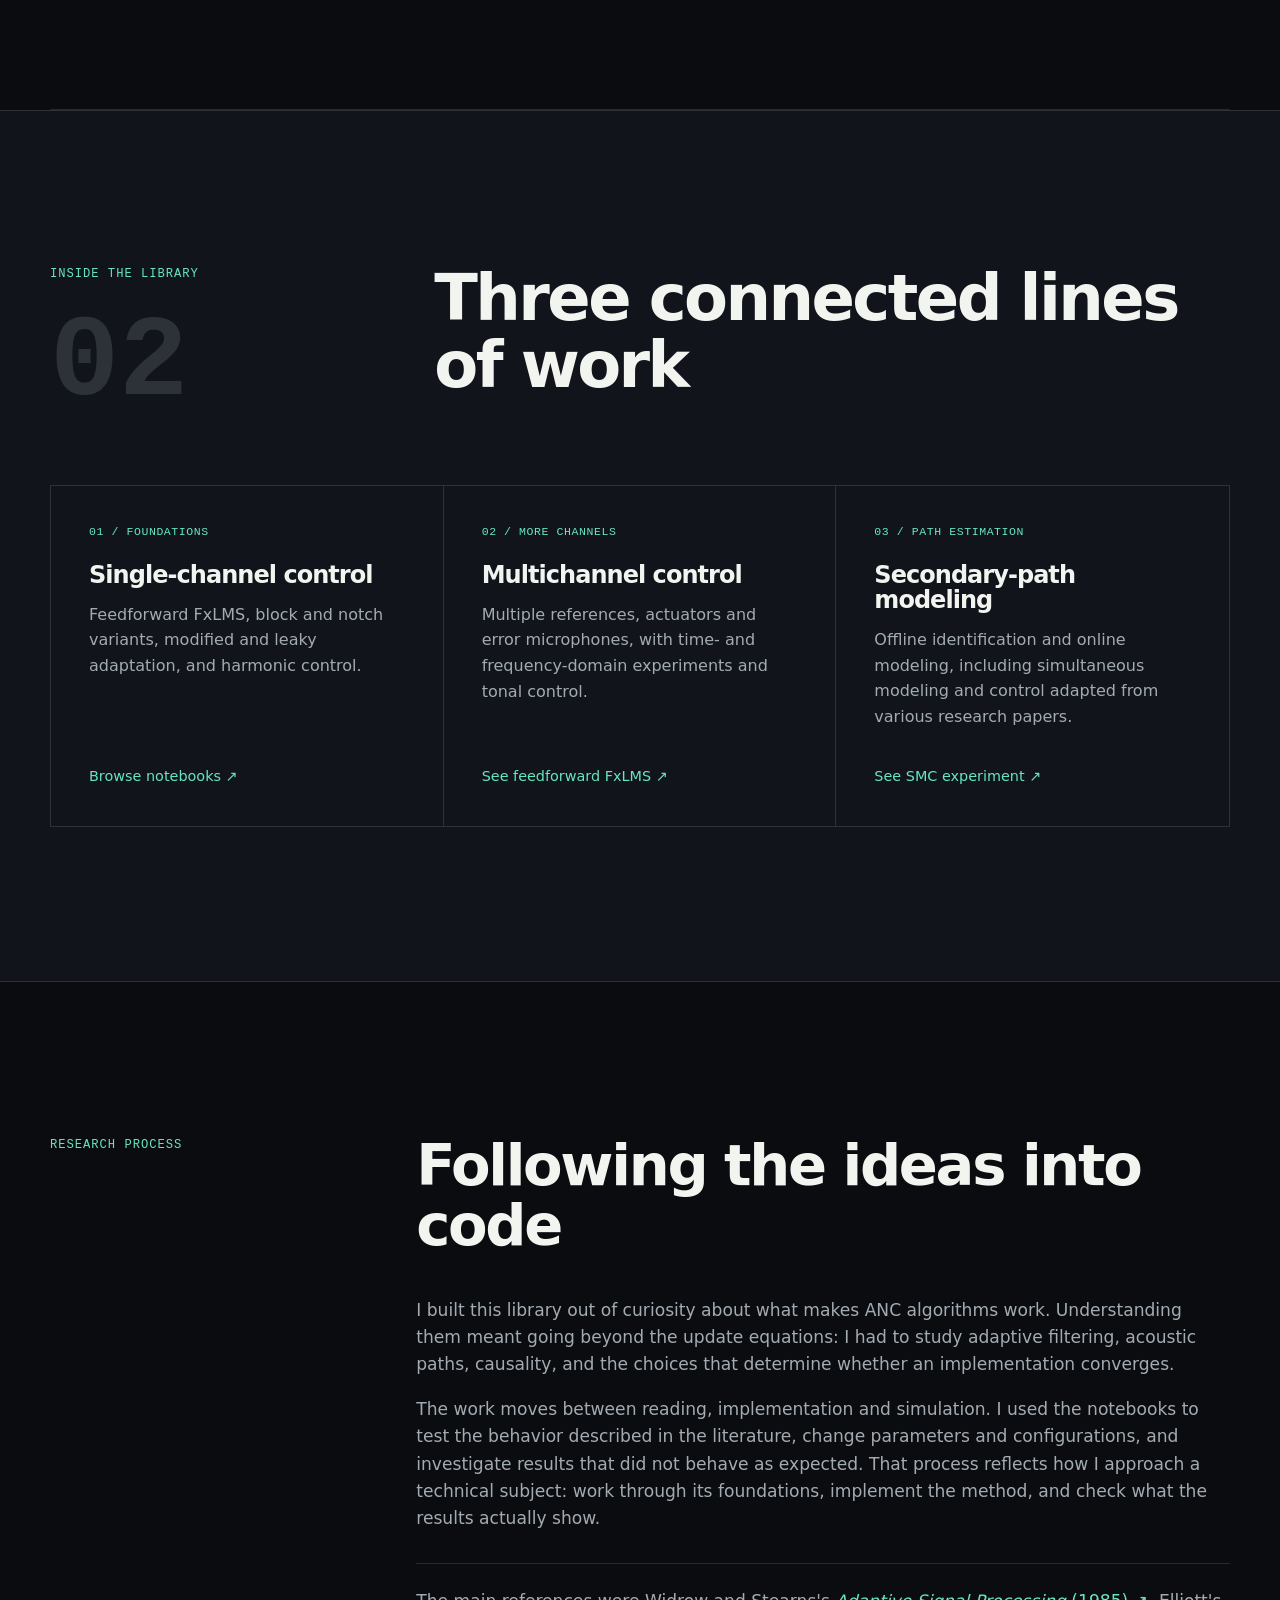
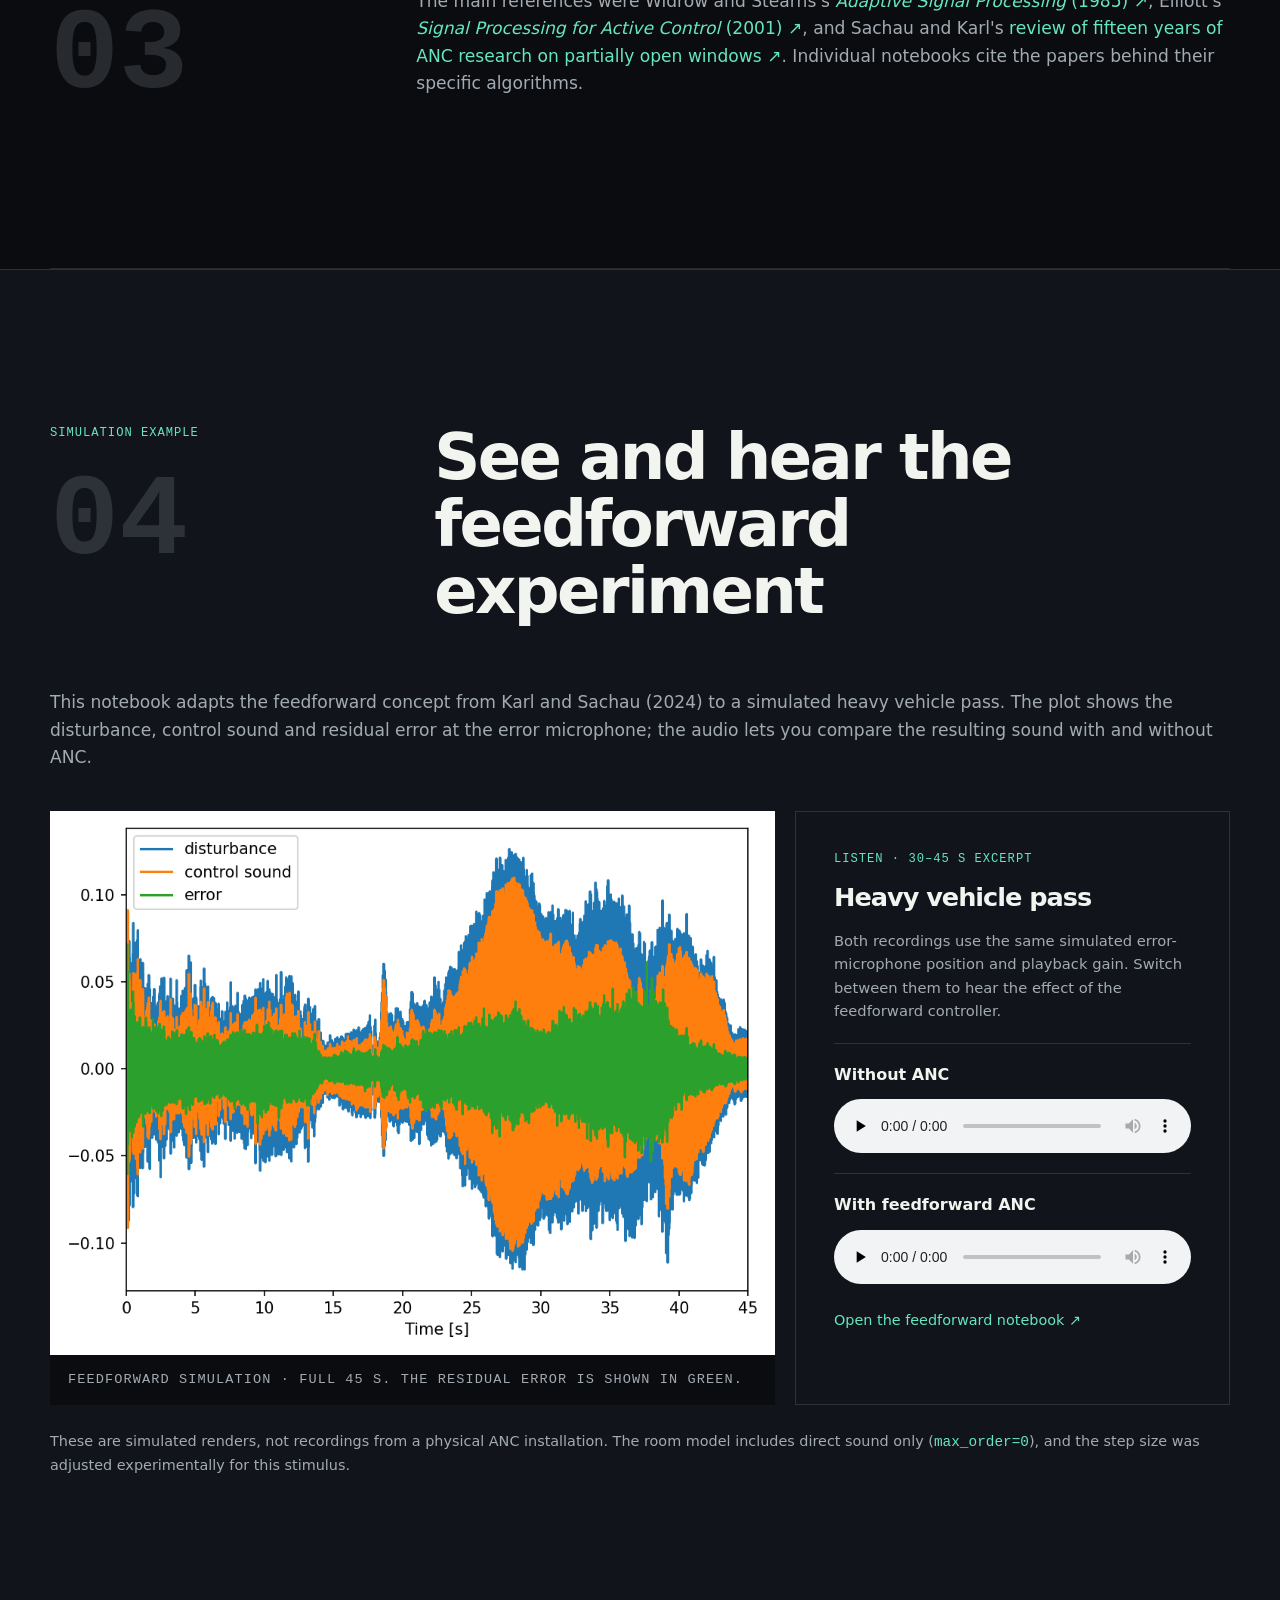
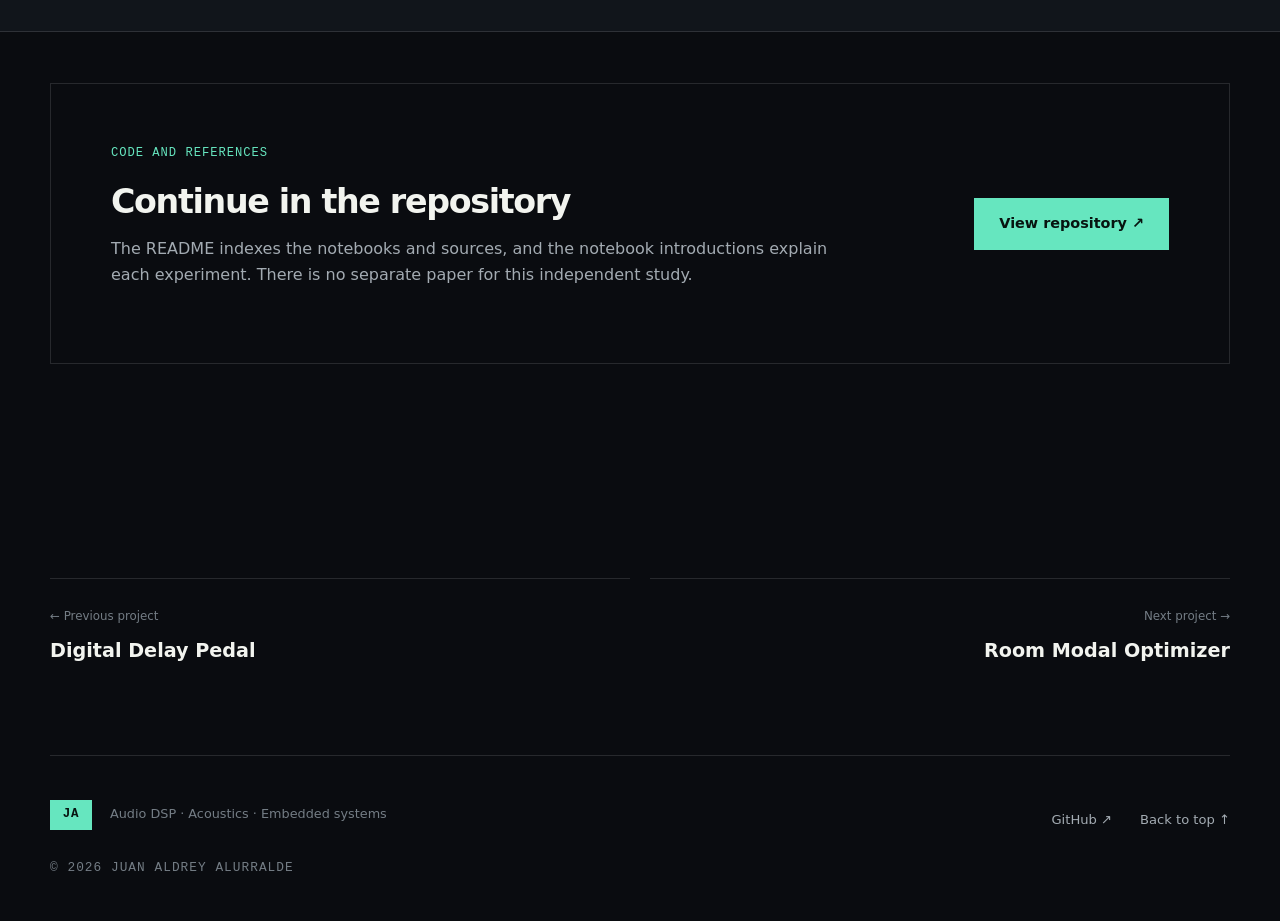
==== commit 8cbfecc7: "Fix project footer navigation to follow chronological sequence" ====
--- a/projects/anc-practice-library/index.html
+++ b/projects/anc-practice-library/index.html
@@ -90,7 +90,7 @@
       <section class="report-section section-block"><div class="section-shell"><div class="report-callout reveal"><div><p class="eyebrow">Code and references</p><h3>Continue in the repository</h3><p>The README indexes the notebooks and sources, and the notebook introductions explain each experiment. There is no separate paper for this independent study.</p></div><a class="button button-primary" href="https://github.com/JuanAldrey/ANC-practice-library" target="_blank" rel="noreferrer">View repository ↗</a></div></div></section>
 
       <nav class="project-pagination section-shell" aria-label="Project navigation">
-        <a href="../harmonic-tremolo/"><span>← Previous project</span><strong>Analog Harmonic Tremolo</strong></a>
+        <a href="../digital-delay/"><span>← Previous project</span><strong>Digital Delay Pedal</strong></a>
         <a href="../room-modal-optimizer/"><span>Next project →</span><strong>Room Modal Optimizer</strong></a>
       </nav>
     </main>
--- a/styles.css
+++ b/styles.css
@@ -447,3 +447,44 @@
 .button-pending, .button-pending:disabled { color: var(--muted); background: transparent; border-color: var(--line-strong); cursor: not-allowed; opacity: .75; }
 .report-actions { display: flex; flex-wrap: wrap; justify-content: flex-end; gap: 12px; }
 @media (max-width: 980px) { .report-actions { justify-content: flex-start; } }
+
+/* Digital delay: circuit simulation and PCB design. */
+.delay-page .project-hero { grid-template-columns: 1.1fr .9fr; align-items: start; gap: clamp(32px, 5vw, 72px); }
+.delay-page .project-hero h1 { font-size: clamp(3.8rem, 7vw, 7rem); }
+.delay-page .project-hero-side { gap: 28px; }
+.delay-hero-image { width: 100%; max-width: 340px; margin: 0 auto; }
+.delay-hero-image img { width: 100%; max-height: 340px; object-fit: contain; display: block; }
+.delay-hero-image figcaption, .delay-figure figcaption { color: var(--muted); padding-top: 14px; font-size: .72rem; }
+.delay-figure { margin: 0; min-width: 0; }
+.delay-figure img { display: block; width: 100%; height: auto; }
+.delay-schematic { padding-bottom: 40px; }
+.delay-schematic img { background: #fff; }
+.delay-plot-grid, .delay-board-grid { display: grid; grid-template-columns: 1fr 1fr; gap: 36px; padding-bottom: clamp(60px, 8vw, 100px); }
+.delay-board-grid img { height: 460px; object-fit: contain; background: #f2f2ed; }
+.project-visual-delay { background: #e8ece5; }
+@media (max-width: 900px) { .delay-page .project-hero { grid-template-columns: 1fr; } .delay-hero-image img { max-height: 340px; } }
+@media (max-width: 600px) { .delay-plot-grid, .delay-board-grid { grid-template-columns: 1fr; gap: 28px; } .delay-board-grid img { height: auto; max-height: 460px; } }
+
+.delay-page .project-hero { padding-bottom: clamp(28px, 4vw, 48px); }
+.delay-page .project-hero + .case-section { padding-top: clamp(36px, 5vw, 64px); }
+
+/* Compact delay case study visuals. */
+.delay-page .case-section { padding-block: clamp(48px, 6vw, 80px); }
+.delay-page .case-copy h2 { margin-bottom: 24px; }
+.delay-page .delay-schematic { padding-block: 24px 44px; }
+.delay-architecture { padding-block: 48px 56px; }
+.delay-flow-frame { padding: 20px; border: 1px solid var(--line); background: var(--bg-elevated); border-radius: 12px; overflow-x: auto; }
+.delay-flow-frame img { display: block; width: 100%; min-width: 650px; }
+.delay-page .delay-plot-grid { grid-template-columns: repeat(4, minmax(0,1fr)); gap: 16px; padding-bottom: 36px; }
+.delay-plot-grid .delay-figure { padding: 10px; border: 1px solid var(--line); border-radius: 8px; background: var(--bg-elevated); }
+.delay-plot-grid img { border-radius: 3px; }
+.delay-plot-grid figcaption { font-size: .65rem; padding: 12px 4px 2px; }
+.delay-board-carousel { padding-bottom: 56px; }
+.delay-board-track { display: flex; gap: 20px; overflow-x: auto; scroll-snap-type: x mandatory; scrollbar-width: thin; scrollbar-color: var(--line-strong) transparent; border-radius: 12px; }
+.delay-board-track figure { flex: 0 0 68%; margin: 0; padding: 22px; border: 1px solid var(--line); border-radius: 12px; background: #e8ece5; scroll-snap-align: start; }
+.delay-board-track img { display: block; width: 100%; height: clamp(260px, 34vw, 400px); object-fit: contain; }
+.delay-board-controls { display: flex; justify-content: flex-end; gap: 10px; margin-top: 16px; }
+.delay-board-controls button { width: 44px; height: 44px; background: var(--bg-elevated); color: var(--text); border: 1px solid var(--line-strong); border-radius: 50%; cursor: pointer; font-size: 1.3rem; }
+.delay-board-controls button:hover, .delay-board-controls button:focus-visible { border-color: var(--accent); color: var(--accent); }
+@media (max-width: 900px) { .delay-page .delay-plot-grid { grid-template-columns: repeat(2,minmax(0,1fr)); } }
+@media (max-width: 600px) { .delay-flow-frame { padding: 10px; } .delay-board-track figure { flex-basis: 84%; padding: 14px; } .delay-board-track { gap: 14px; } .delay-board-track img { height: 280px; } .delay-page .delay-plot-grid { gap: 12px; } }
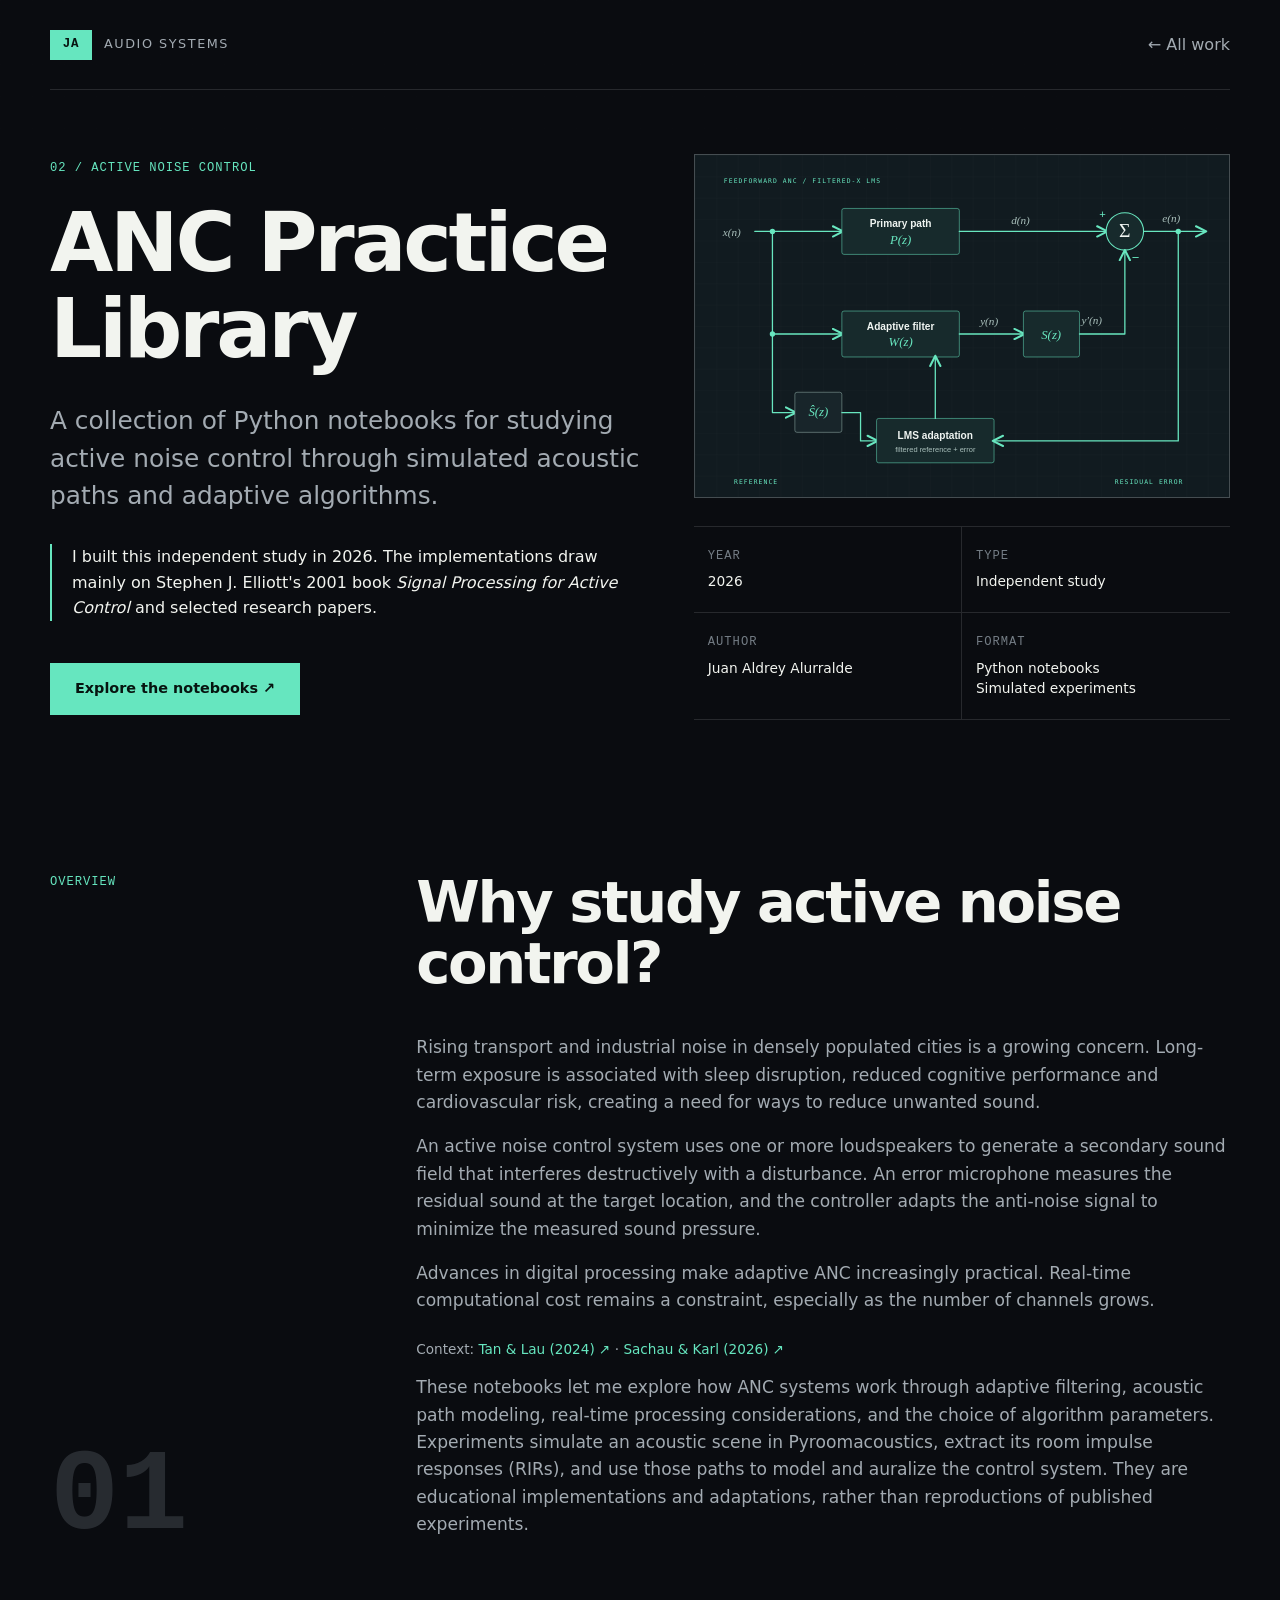
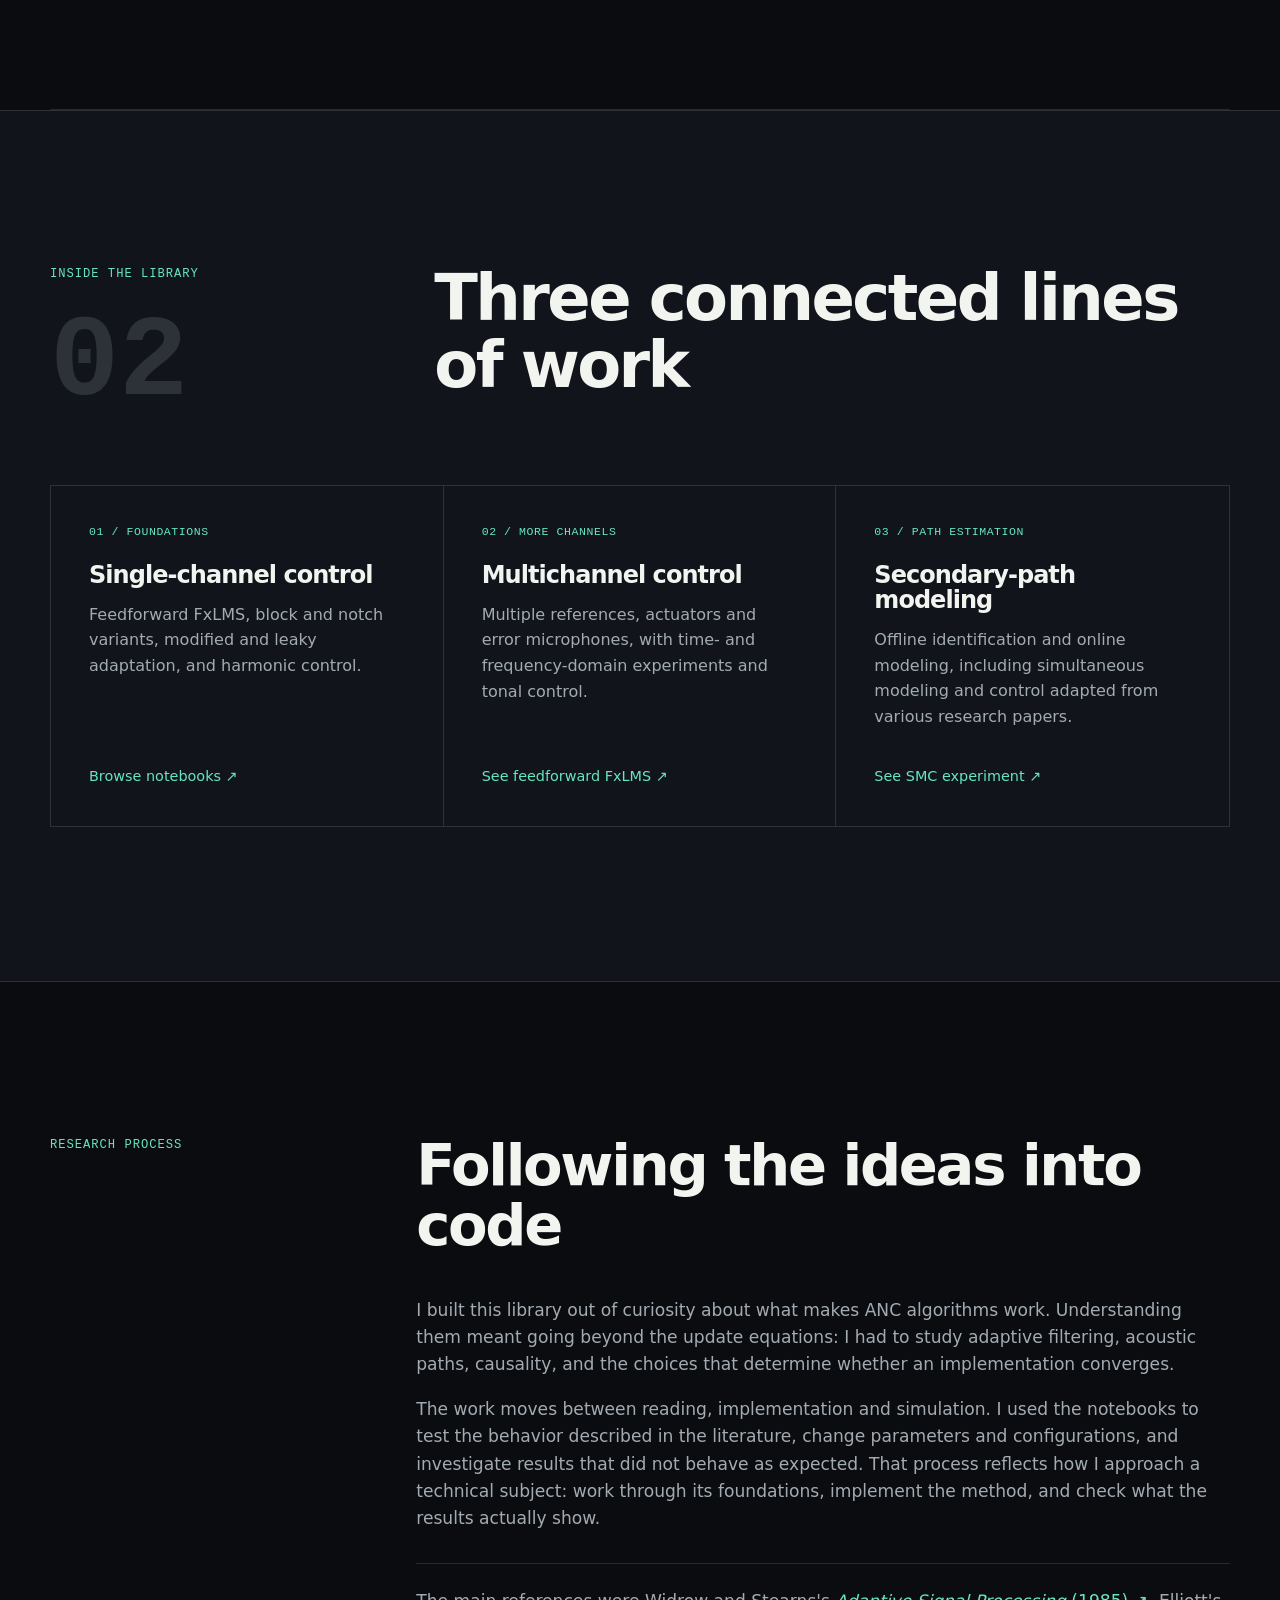
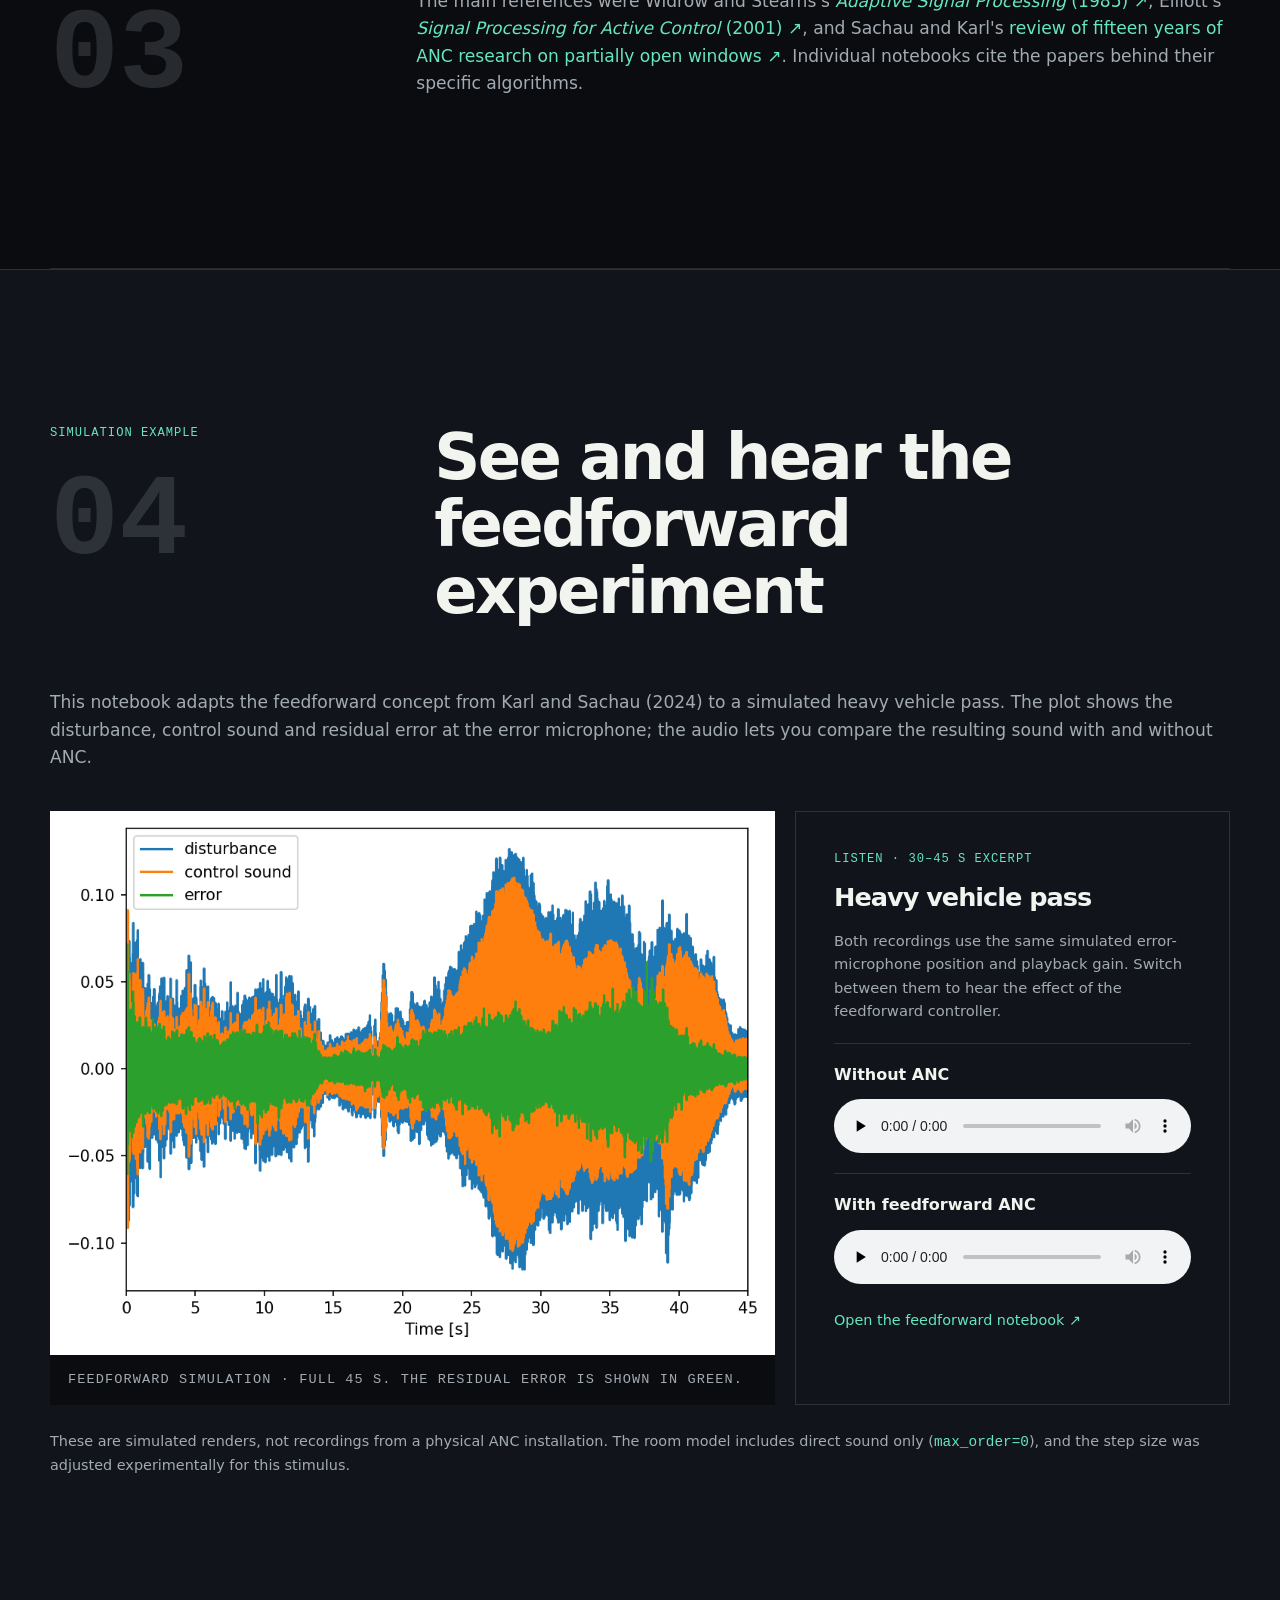
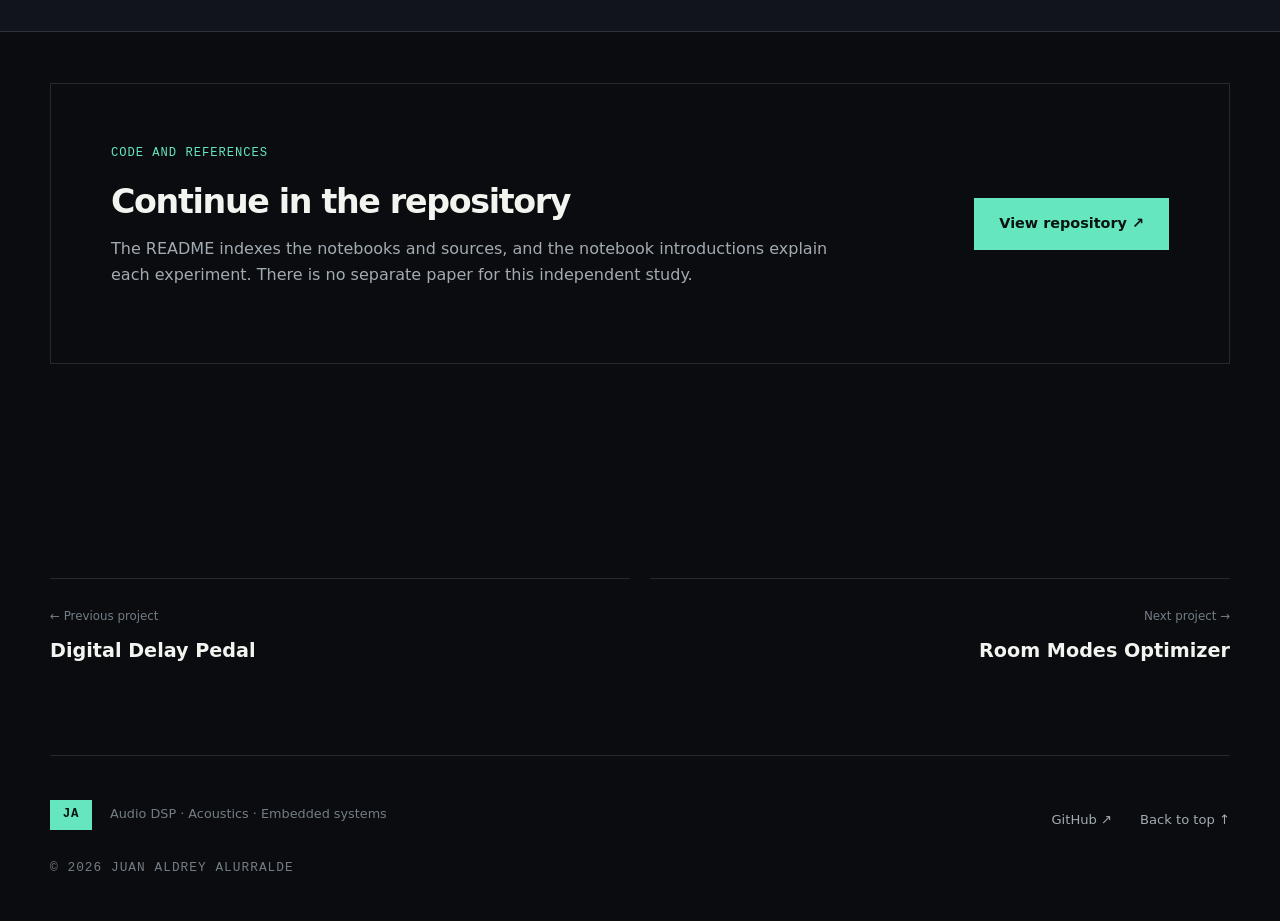
==== commit 52db8af6: "Rename project display name to Room Modes Optimizer" ====
--- a/projects/anc-practice-library/index.html
+++ b/projects/anc-practice-library/index.html
@@ -91,7 +91,7 @@
 
       <nav class="project-pagination section-shell" aria-label="Project navigation">
         <a href="../digital-delay/"><span>← Previous project</span><strong>Digital Delay Pedal</strong></a>
-        <a href="../room-modal-optimizer/"><span>Next project →</span><strong>Room Modal Optimizer</strong></a>
+        <a href="../room-modal-optimizer/"><span>Next project →</span><strong>Room Modes Optimizer</strong></a>
       </nav>
     </main>
     <footer class="site-footer section-shell"><div><span class="brand-mark">JA</span><p>Audio DSP · Acoustics · Embedded systems</p></div><div class="footer-links"><a href="https://github.com/JuanAldrey" target="_blank" rel="noreferrer">GitHub ↗</a><a href="#top">Back to top ↑</a></div><p class="copyright">© <span data-year></span> Juan Aldrey Alurralde</p></footer>
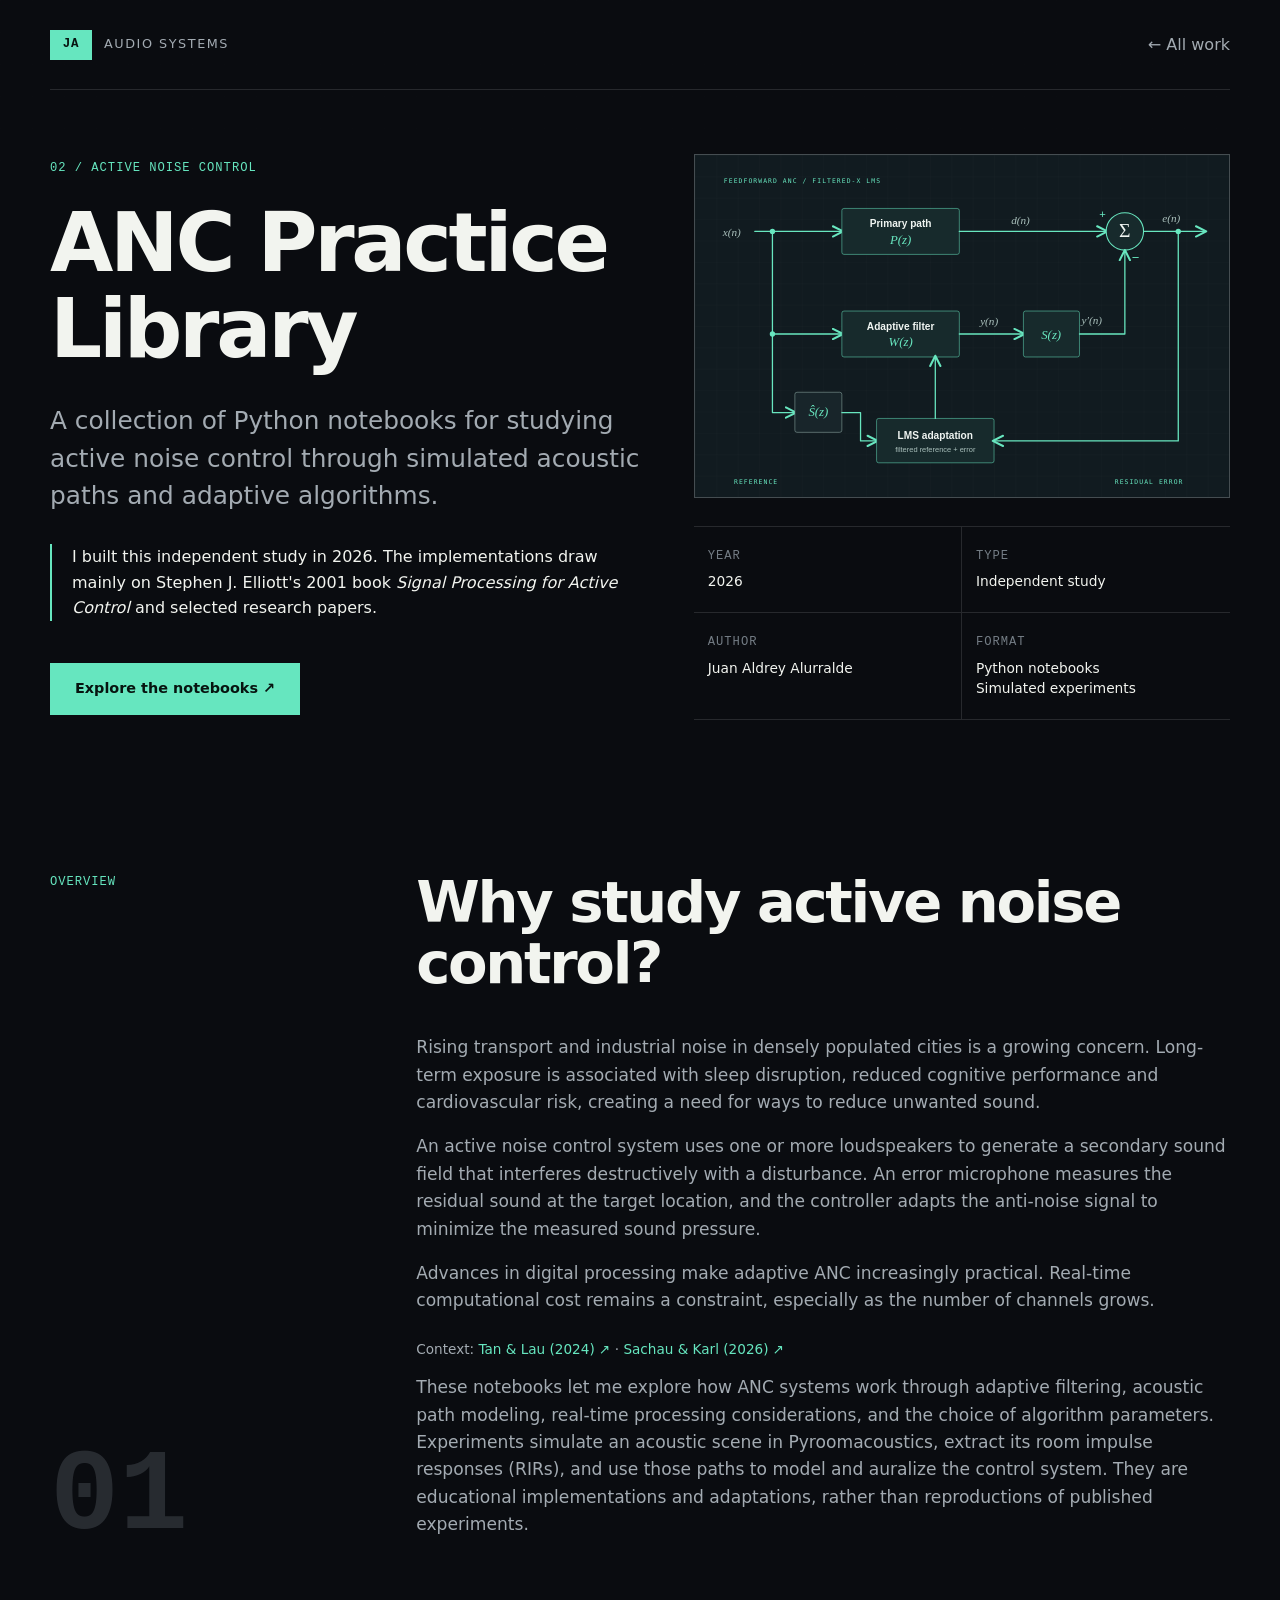
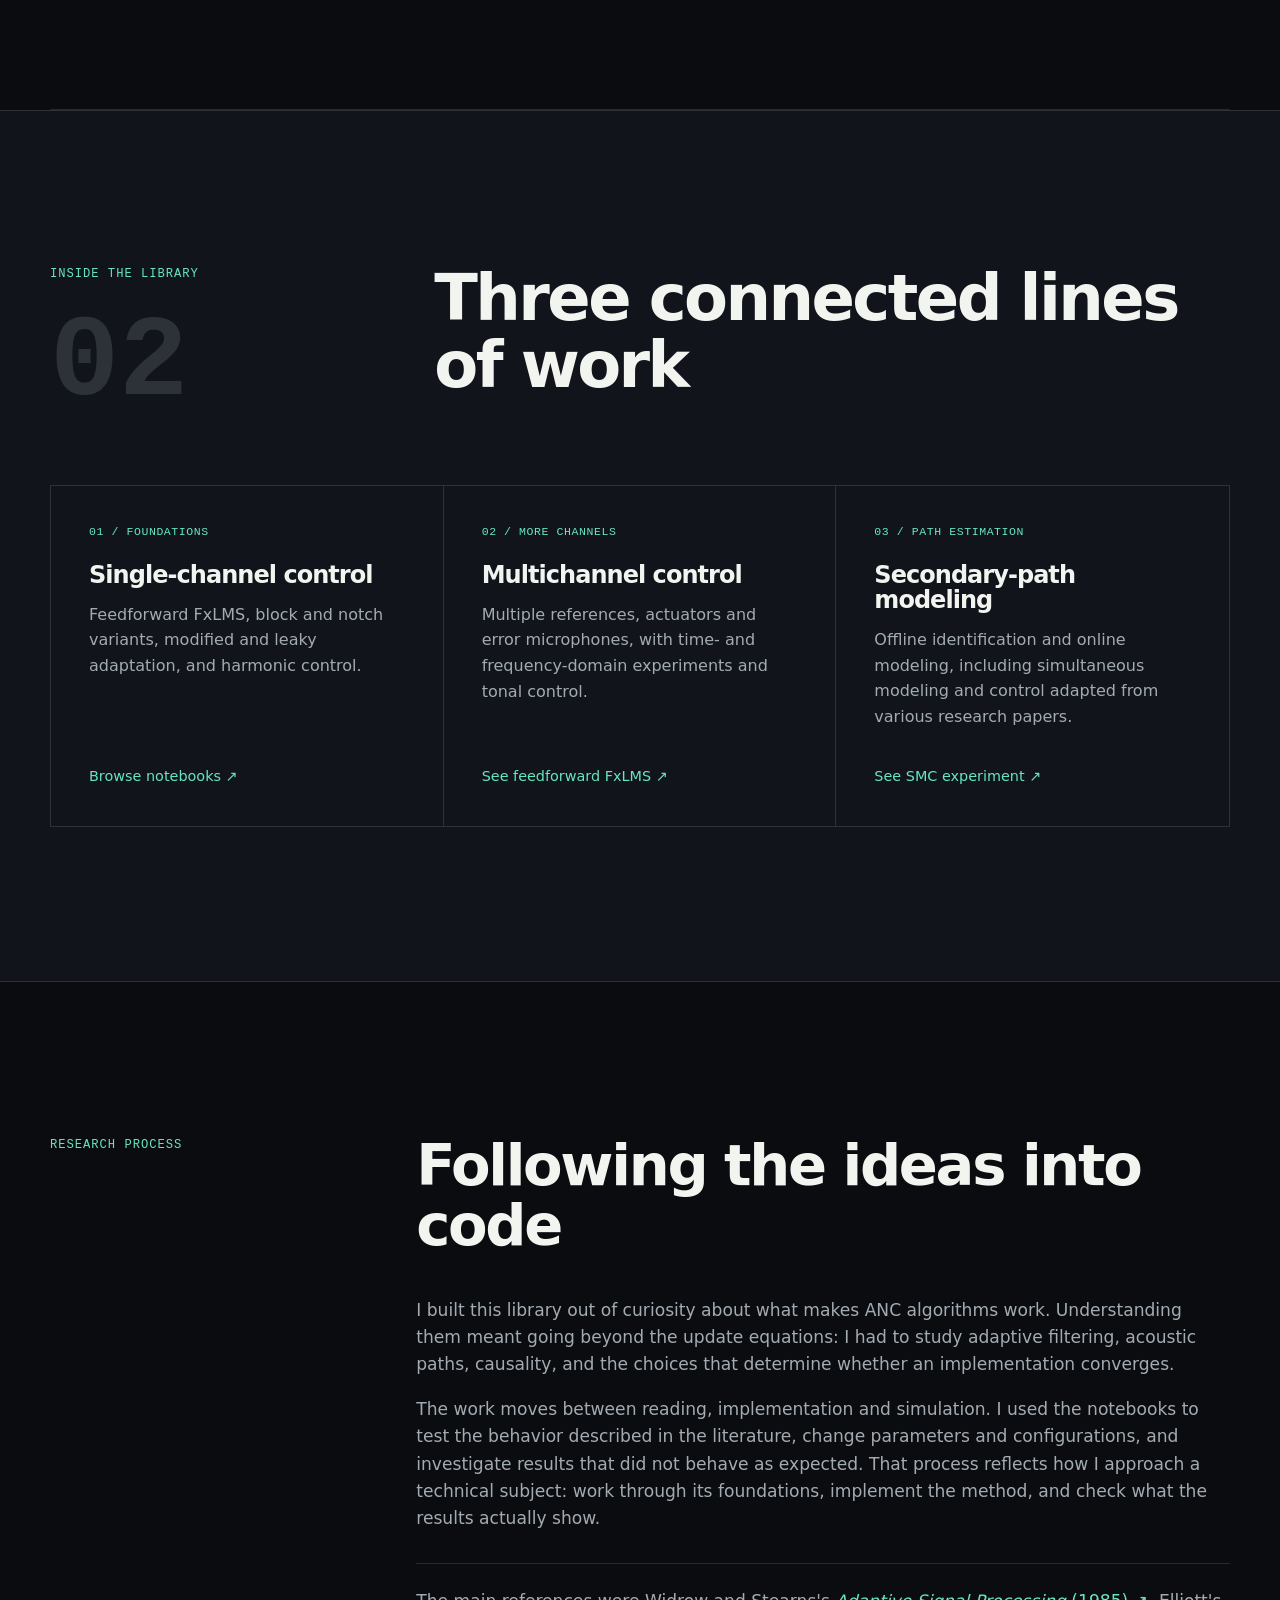
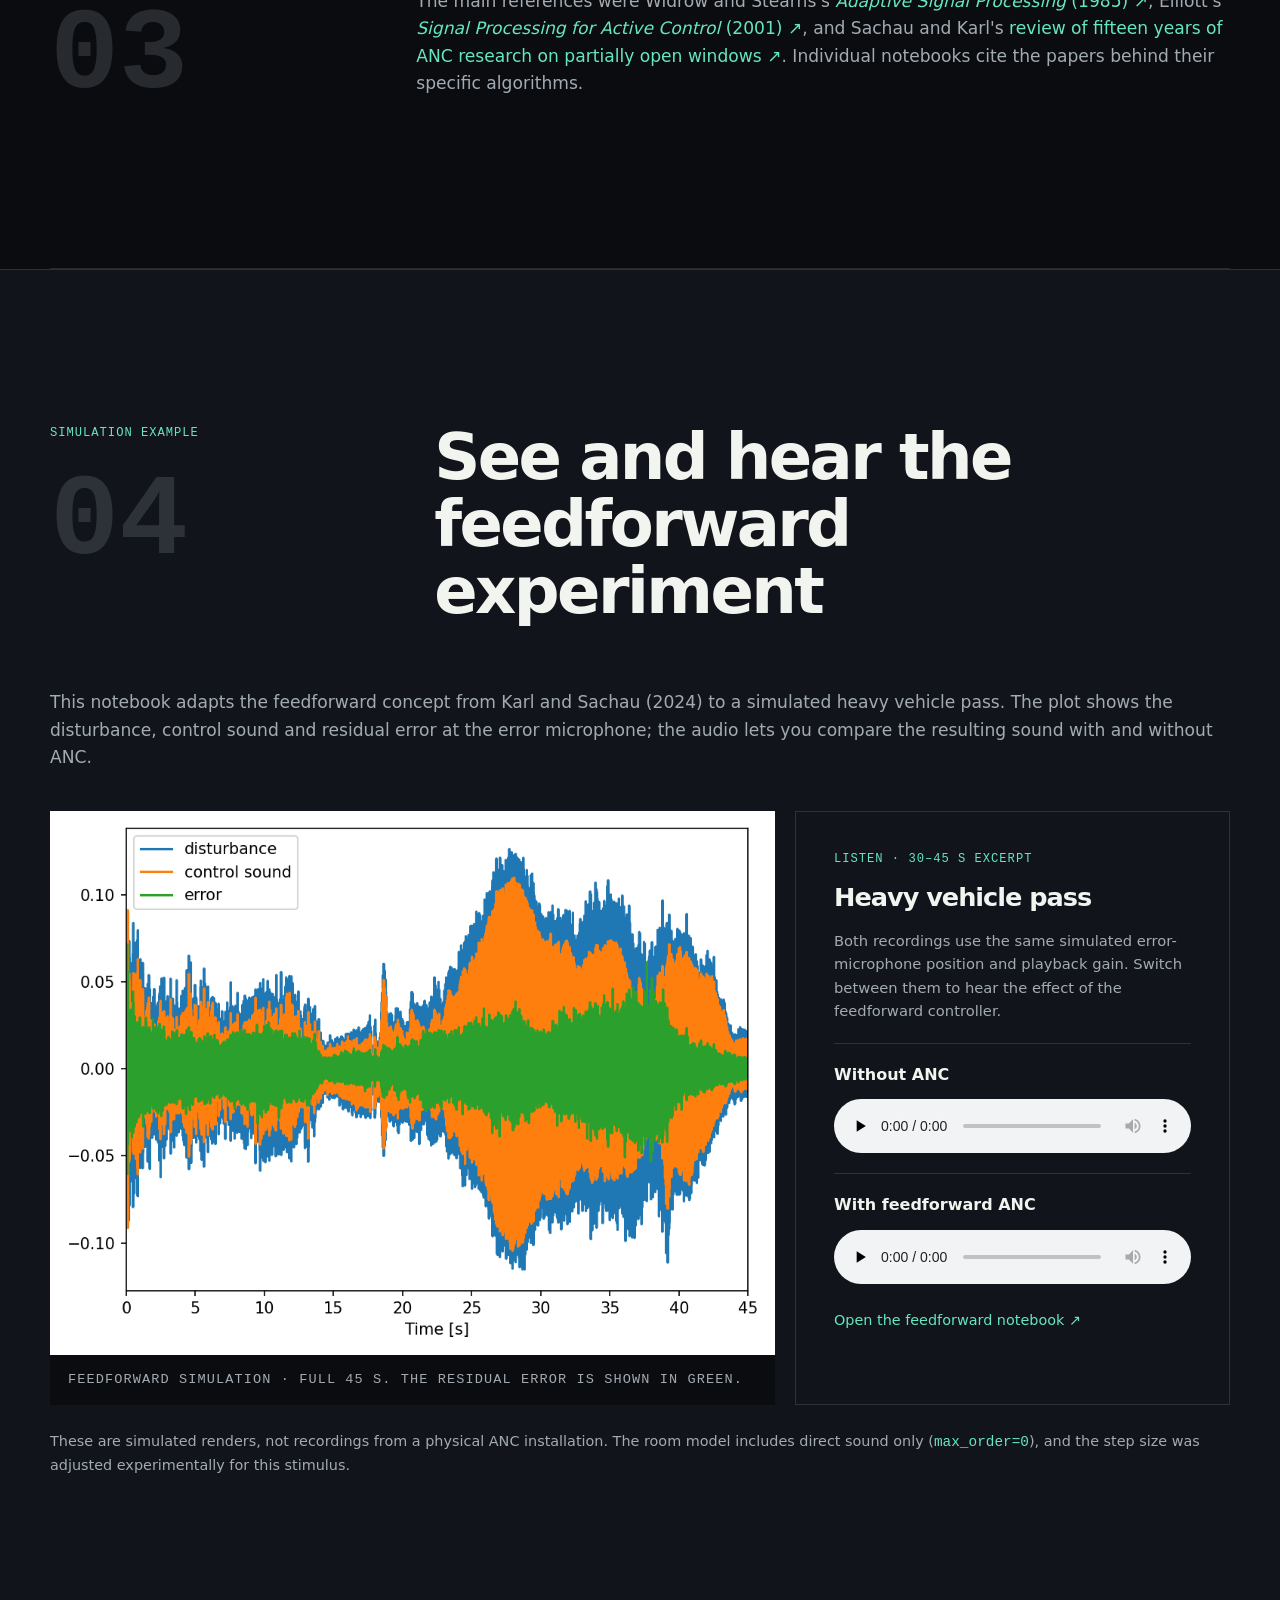
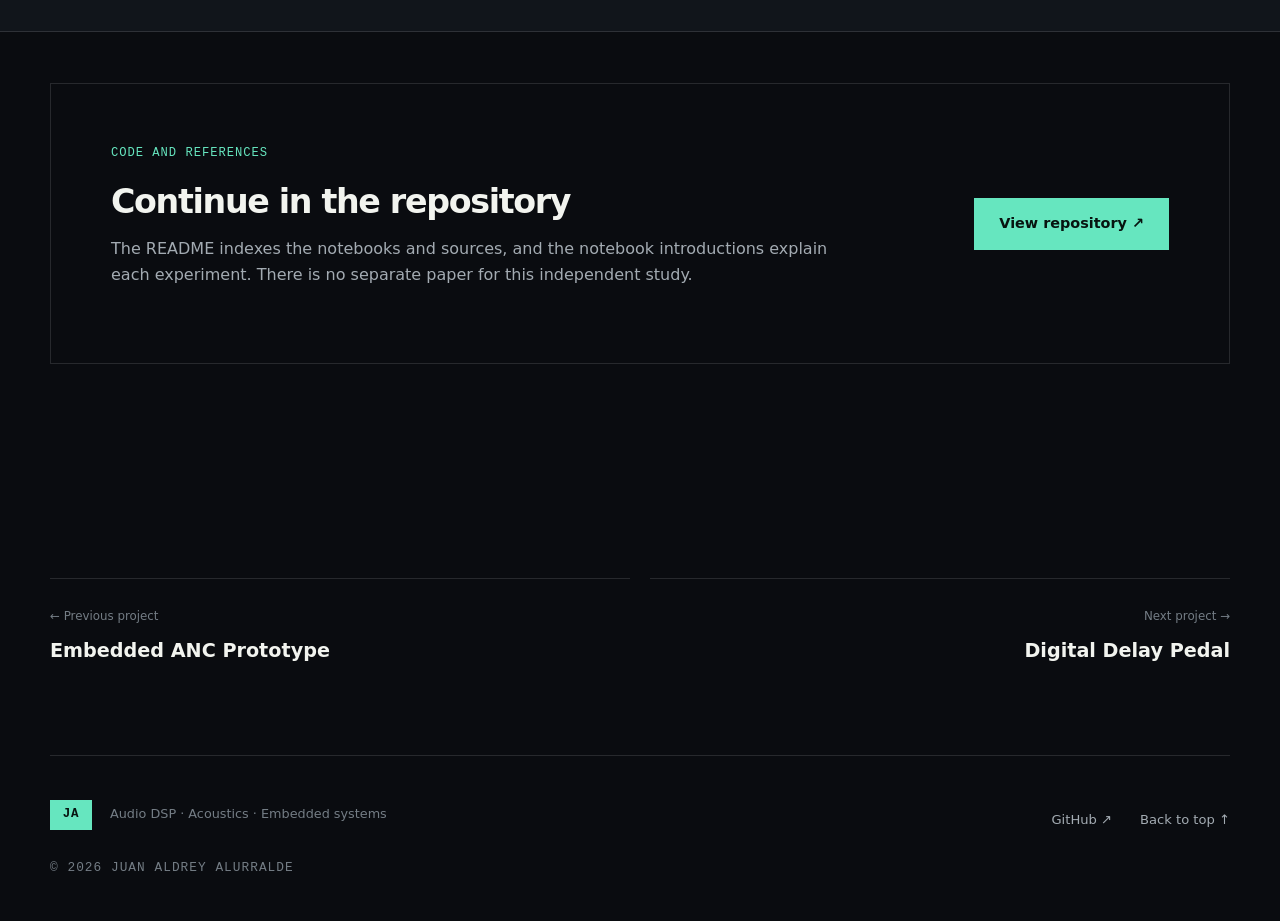
==== commit d8d0e01c: "Align project footer navigation with carousel order" ====
--- a/projects/anc-practice-library/index.html
+++ b/projects/anc-practice-library/index.html
@@ -90,8 +90,8 @@
       <section class="report-section section-block"><div class="section-shell"><div class="report-callout reveal"><div><p class="eyebrow">Code and references</p><h3>Continue in the repository</h3><p>The README indexes the notebooks and sources, and the notebook introductions explain each experiment. There is no separate paper for this independent study.</p></div><a class="button button-primary" href="https://github.com/JuanAldrey/ANC-practice-library" target="_blank" rel="noreferrer">View repository ↗</a></div></div></section>
 
       <nav class="project-pagination section-shell" aria-label="Project navigation">
-        <a href="../digital-delay/"><span>← Previous project</span><strong>Digital Delay Pedal</strong></a>
-        <a href="../room-modal-optimizer/"><span>Next project →</span><strong>Room Modes Optimizer</strong></a>
+        <a href="../embedded-anc/"><span>← Previous project</span><strong>Embedded ANC Prototype</strong></a>
+        <a href="../digital-delay/"><span>Next project →</span><strong>Digital Delay Pedal</strong></a>
       </nav>
     </main>
     <footer class="site-footer section-shell"><div><span class="brand-mark">JA</span><p>Audio DSP · Acoustics · Embedded systems</p></div><div class="footer-links"><a href="https://github.com/JuanAldrey" target="_blank" rel="noreferrer">GitHub ↗</a><a href="#top">Back to top ↑</a></div><p class="copyright">© <span data-year></span> Juan Aldrey Alurralde</p></footer>
--- a/styles.css
+++ b/styles.css
@@ -169,6 +169,36 @@
 .practice-card h3 { margin: 8px 0 22px; font-size: 2rem; }
 .practice-card > p:not(.practice-tools) { color: var(--muted); }
 .practice-tools { position: absolute; left: clamp(32px, 4vw, 56px); bottom: 36px; color: var(--faint); margin: 0; }
+
+.experience-section { scroll-margin-top: 30px; }
+.experience-layout { display: grid; grid-template-columns: .42fr 1fr; gap: 50px; align-items: start; }
+.experience-employer { max-width: 290px; }
+.experience-employer .eyebrow { margin-bottom: 18px; }
+.experience-employer h3 { font-size: clamp(1.65rem, 2.4vw, 2.2rem); margin-bottom: 16px; }
+.experience-employer > p:not(.eyebrow) { color: var(--muted); }
+.experience-employer .text-link { display: inline-block; margin-top: 10px; }
+.experience-tenure, .experience-date { font: .76rem/1.7 "SFMono-Regular", Consolas, monospace; }
+.experience-timeline { list-style: none; padding: 0 0 0 34px; margin: 0; border-left: 1px solid var(--line-strong); }
+.experience-entry { position: relative; padding: 0 0 46px; margin-bottom: 46px; border-bottom: 1px solid var(--line); }
+.experience-entry:last-child { padding-bottom: 0; margin-bottom: 0; border-bottom: 0; }
+.experience-entry::before { content: ""; position: absolute; top: 6px; left: -40px; width: 11px; height: 11px; border: 1px solid var(--accent); border-radius: 50%; background: var(--bg); }
+.experience-entry:first-child::before { background: var(--accent); box-shadow: 0 0 16px rgba(102, 230, 191, .2); }
+.experience-date { color: var(--muted); display: flex; flex-wrap: wrap; gap: 0 8px; align-items: center; margin-bottom: 22px; }
+.experience-current { color: var(--accent); font-size: .65rem; padding: 2px 8px; border: 1px solid var(--accent); margin-left: auto; letter-spacing: .08em; text-transform: uppercase; }
+.experience-entry h3 { margin-bottom: 12px; font-size: clamp(1.65rem, 2.6vw, 2.35rem); }
+.experience-entry > p { color: var(--muted); max-width: 65ch; }
+.experience-entry .experience-role { color: var(--accent); margin-bottom: 22px; font-size: .9rem; }
+.experience-entry .tag-list { margin-top: 24px; margin-bottom: 0; }
+@media (max-width: 980px) {
+  .experience-layout { grid-template-columns: 1fr; gap: 48px; }
+  .experience-employer { max-width: 600px; }
+}
+@media (max-width: 680px) {
+  .experience-timeline { padding-left: 24px; }
+  .experience-entry::before { left: -30px; }
+  .experience-entry { padding-bottom: 32px; margin-bottom: 32px; }
+  .experience-current { margin-left: 0; }
+}
 
 .about { display: grid; grid-template-columns: minmax(260px, 400px) minmax(0, 1fr); align-items: center; gap: clamp(48px, 7vw, 100px); }
 .about-copy h2 { margin-bottom: 36px; }
@@ -488,3 +518,7 @@
 .delay-board-controls button:hover, .delay-board-controls button:focus-visible { border-color: var(--accent); color: var(--accent); }
 @media (max-width: 900px) { .delay-page .delay-plot-grid { grid-template-columns: repeat(2,minmax(0,1fr)); } }
 @media (max-width: 600px) { .delay-flow-frame { padding: 10px; } .delay-board-track figure { flex-basis: 84%; padding: 14px; } .delay-board-track { gap: 14px; } .delay-board-track img { height: 280px; } .delay-page .delay-plot-grid { gap: 12px; } }
+
+/* Keep the embedded ANC thumbnail clear on small screens. */
+@media (max-width: 680px) { #work .project-visual-embedded .project-index { display: none; } }
+
